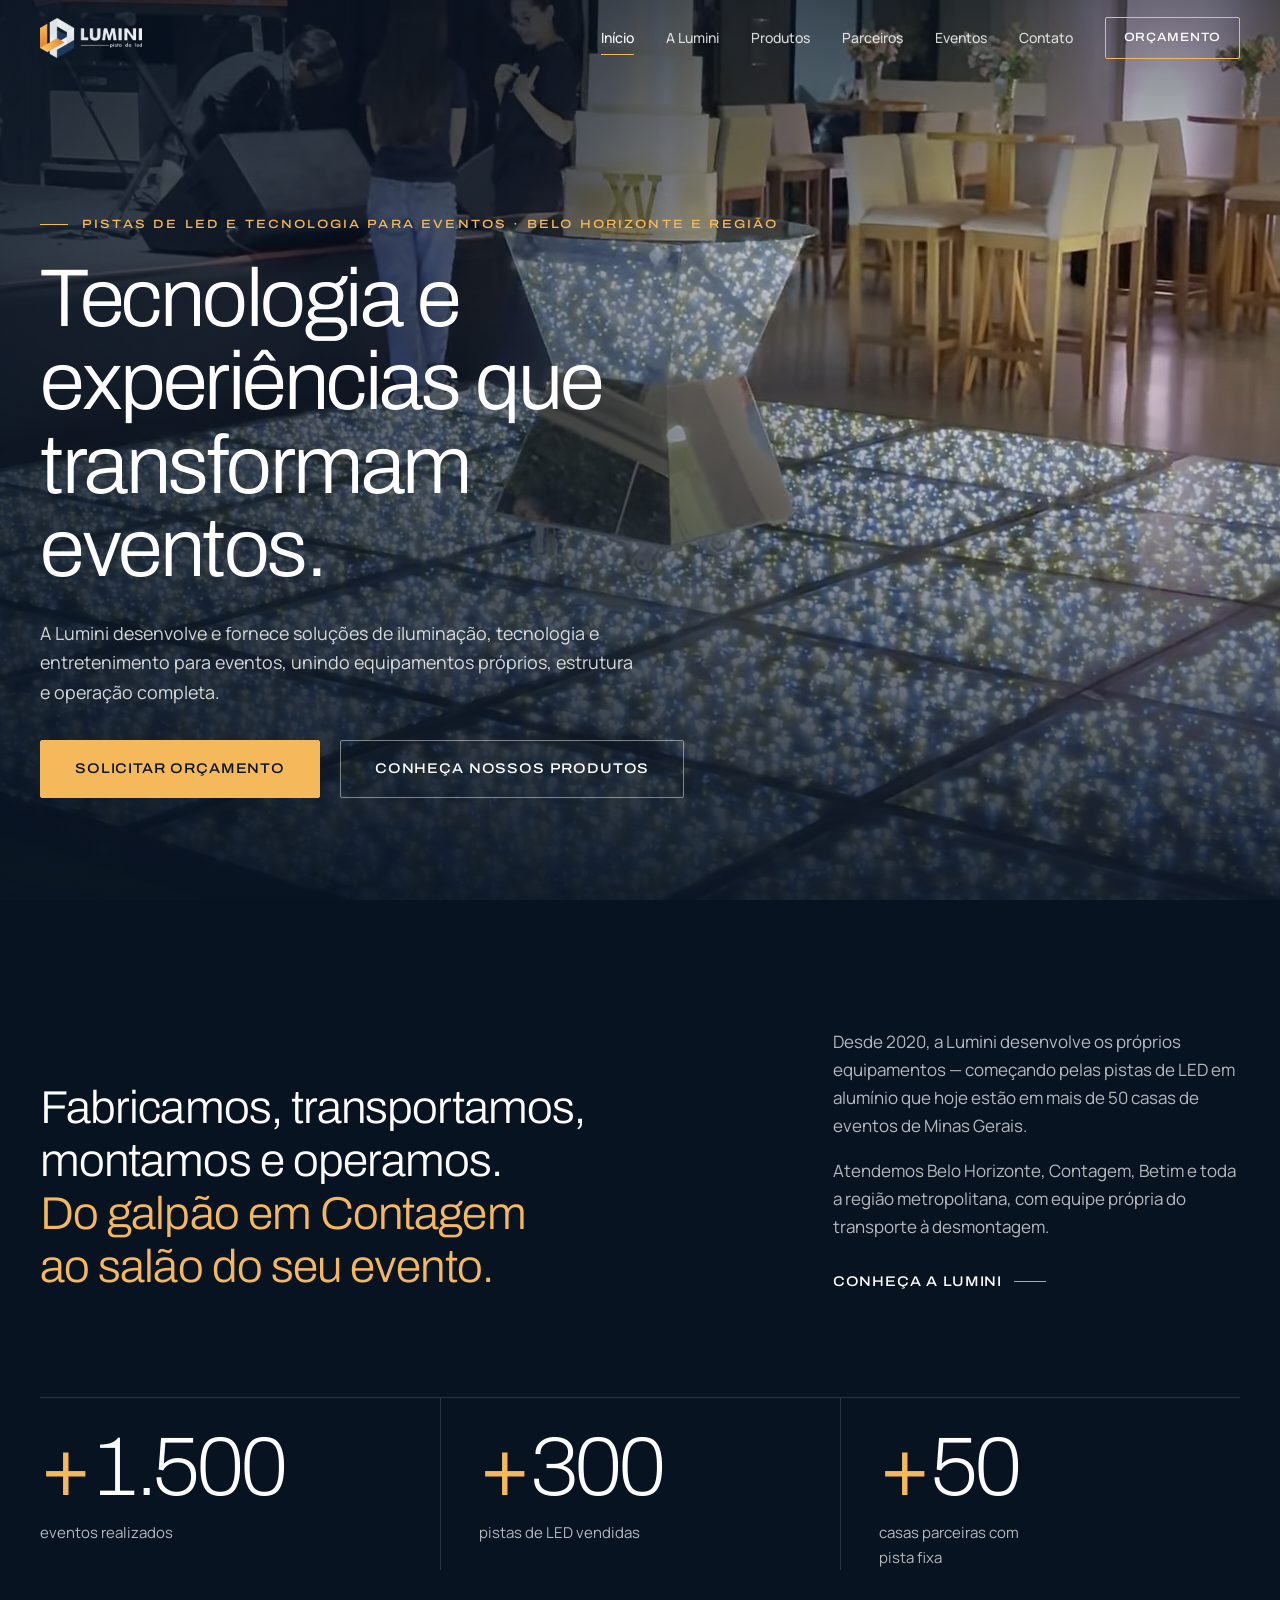
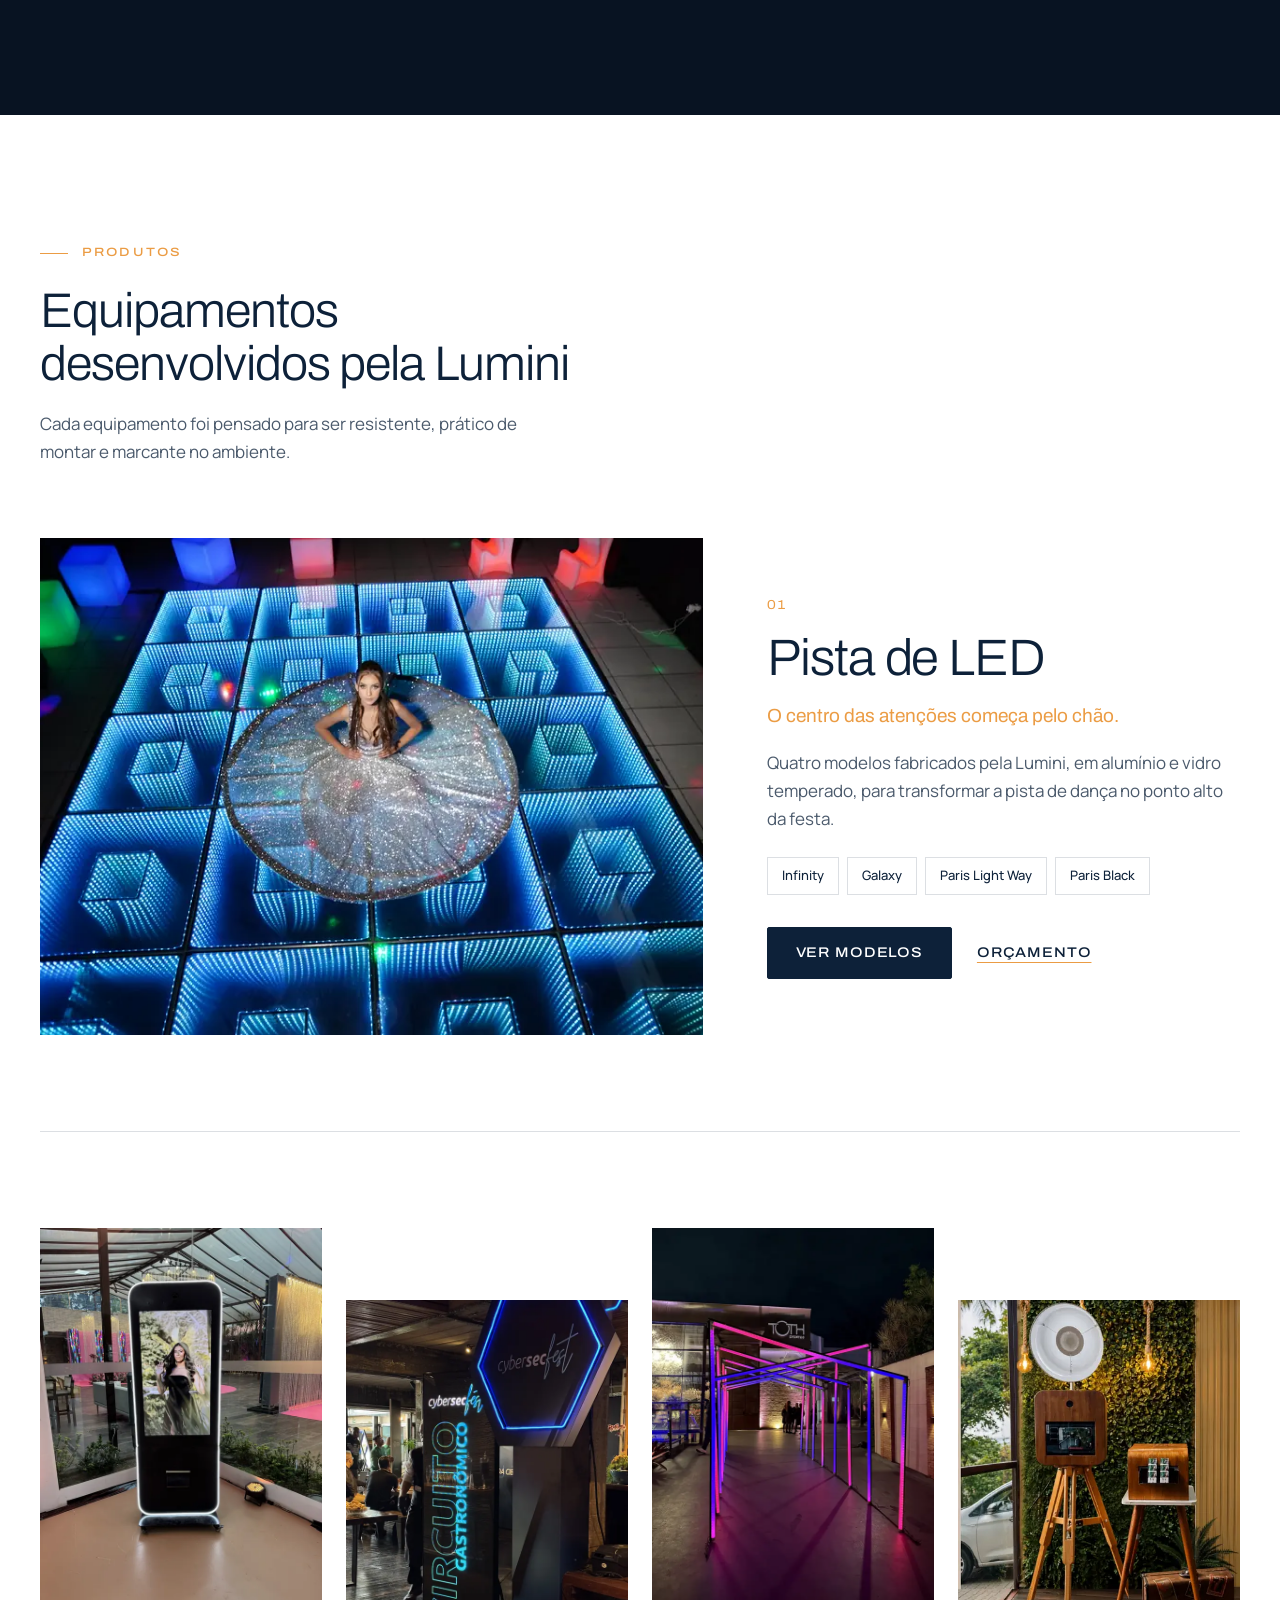
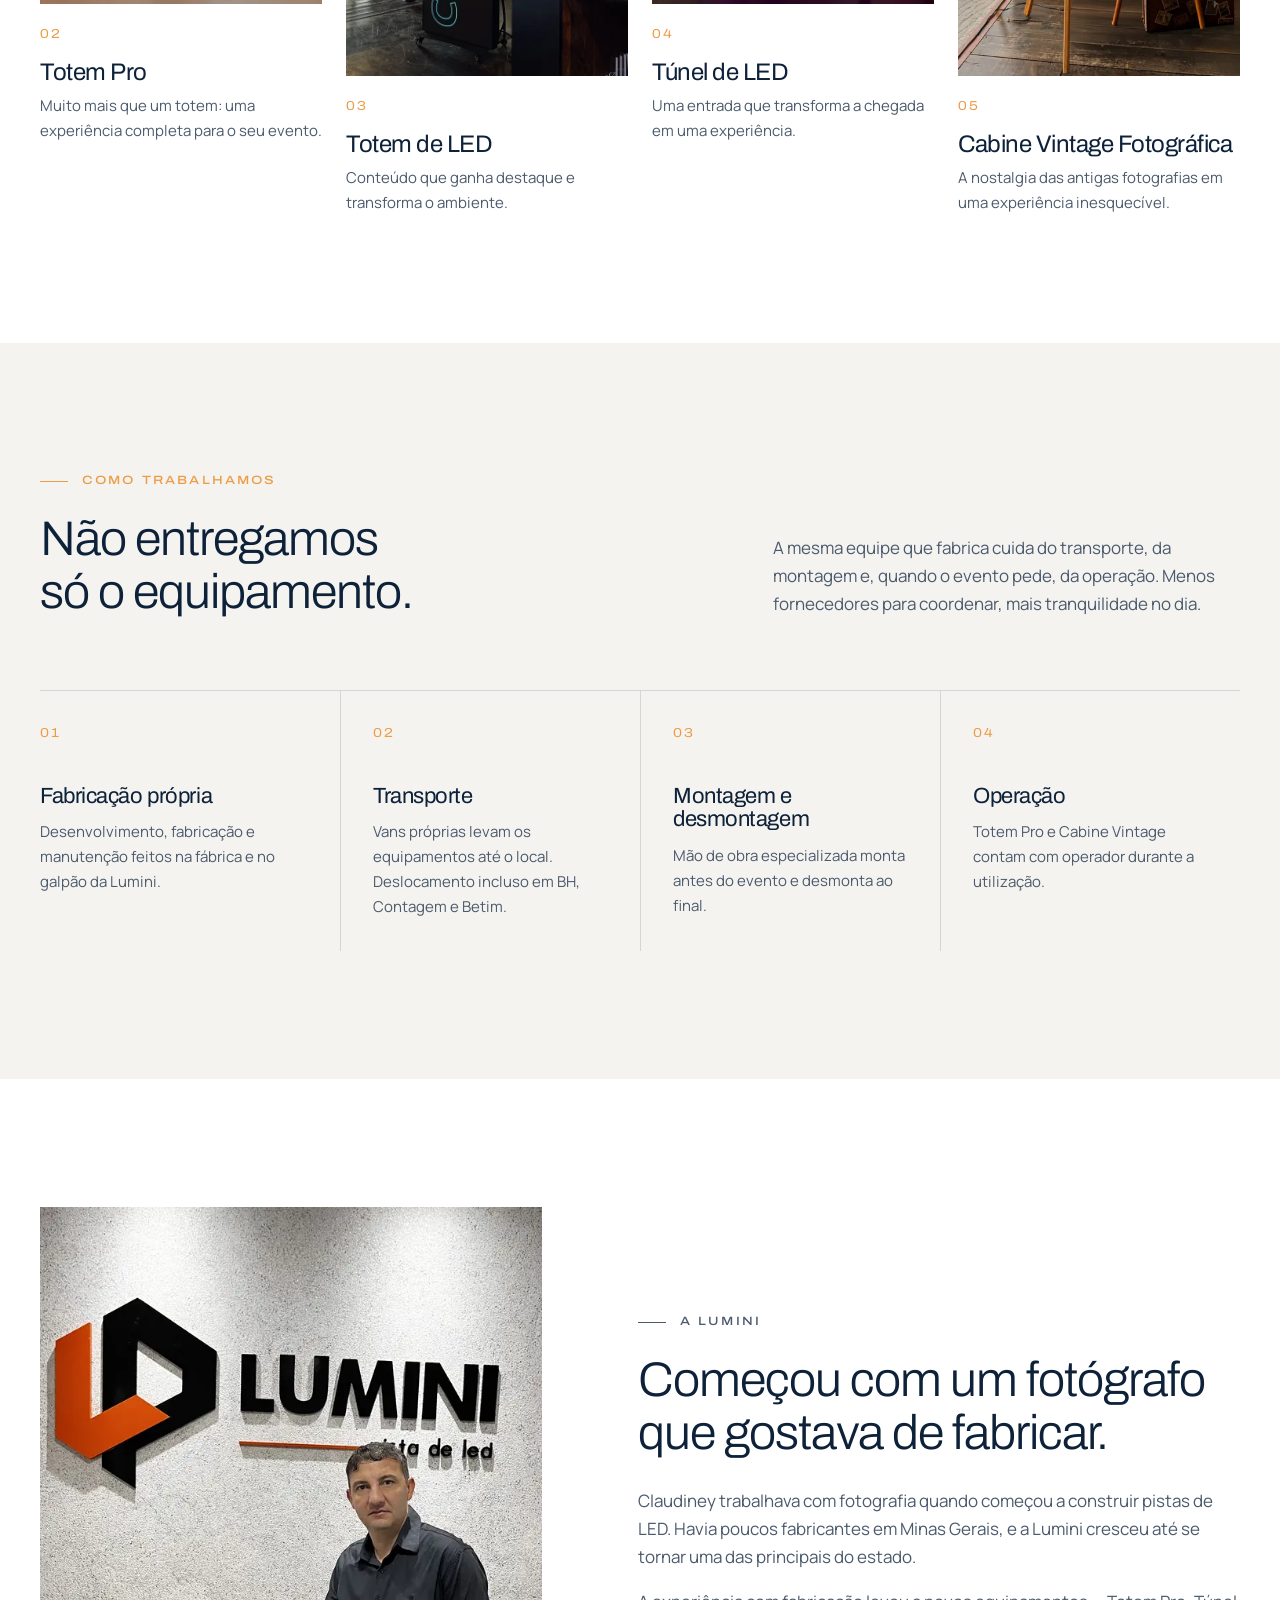
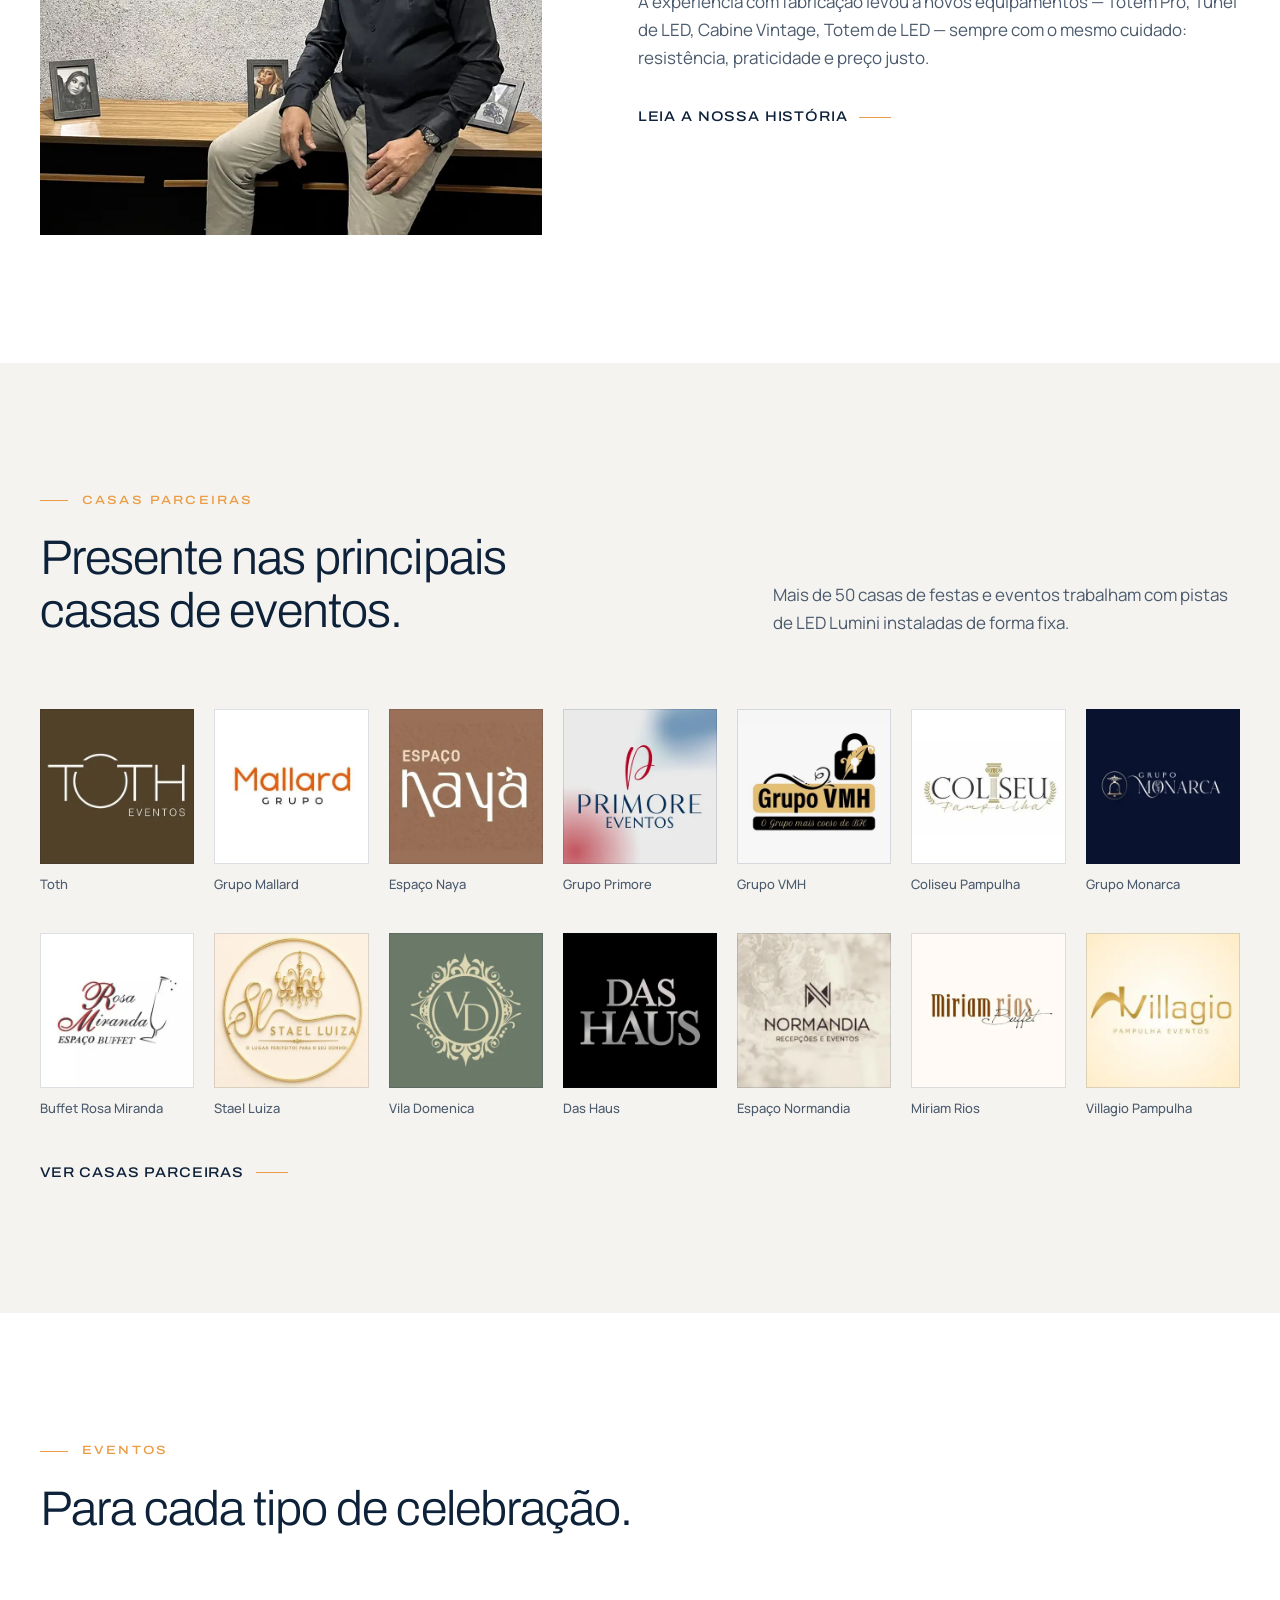
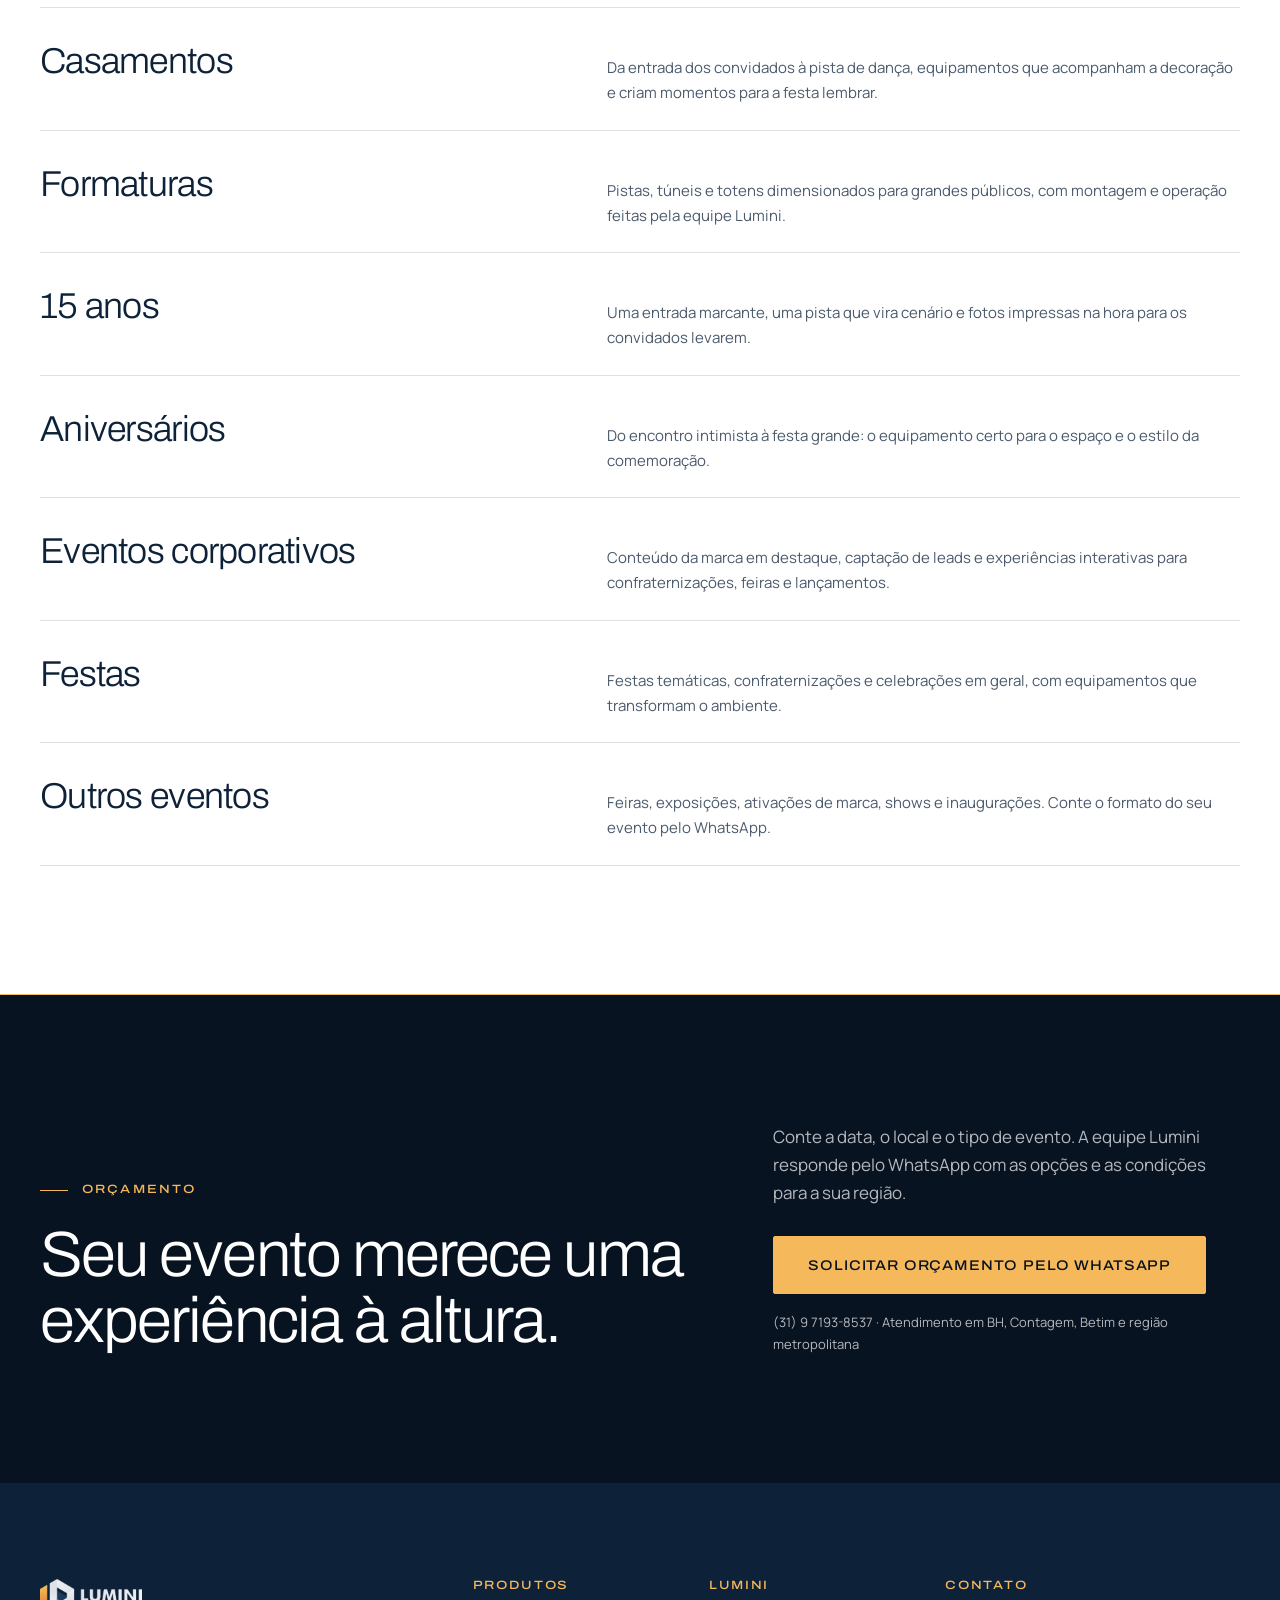
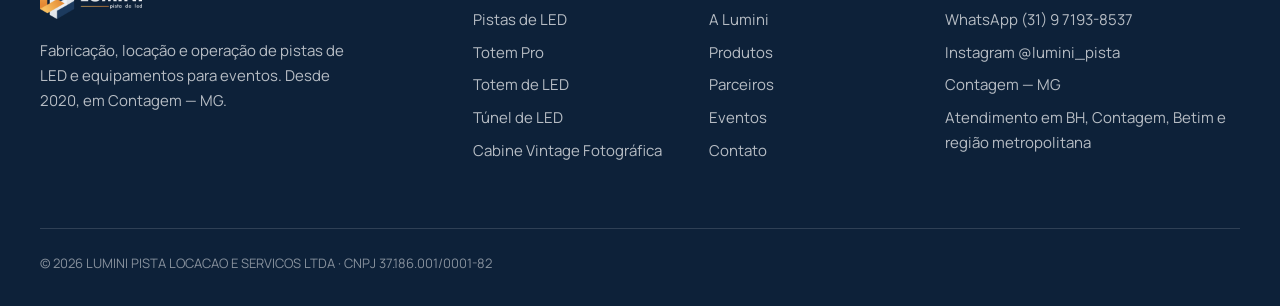
==== public/index.html @ 842e880e "Vídeos tocam automaticamente no celular como no computador - MP4 (H.264) antes do WebM: iPhones rece" ====
<!doctype html>
<html lang="pt-BR">
<head>
<meta charset="utf-8">
<meta name="viewport" content="width=device-width, initial-scale=1">
<title>Lumini Pista de LED | Pistas de LED e tecnologia para eventos em BH</title>
<meta name="description" content="Fabricação e aluguel de pistas de LED, Totem Pro, Totem de LED, Túnel de LED e Cabine Vintage para eventos em Belo Horizonte, Contagem, Betim e região. Montagem própria.">
<link rel="canonical" href="https://luminipista.com.br/">
<meta name="robots" content="index, follow, max-image-preview:large">
<meta name="theme-color" content="#081322">
<!-- Google Search Console: preencher tracking.searchConsoleVerification em src/data/site.js (opcional) -->
<meta property="og:type" content="website">
<meta property="og:locale" content="pt_BR">
<meta property="og:site_name" content="Lumini Pista de LED">
<meta property="og:title" content="Lumini Pista de LED | Pistas de LED e tecnologia para eventos em BH">
<meta property="og:description" content="Fabricação e aluguel de pistas de LED, Totem Pro, Totem de LED, Túnel de LED e Cabine Vintage para eventos em Belo Horizonte, Contagem, Betim e região. Montagem própria.">
<meta property="og:url" content="https://luminipista.com.br/">
<meta property="og:image" content="https://luminipista.com.br/assets/img/marca/og-lumini.jpg">
<meta property="og:image:width" content="1200">
<meta property="og:image:height" content="630">
<meta name="twitter:card" content="summary_large_image">
<link rel="icon" href="assets/img/marca/favicon-48.png" type="image/png" sizes="48x48">
<link rel="apple-touch-icon" href="assets/img/marca/apple-touch-icon.png">
<link rel="preconnect" href="https://fonts.googleapis.com">
<link rel="preconnect" href="https://fonts.gstatic.com" crossorigin>
<link rel="stylesheet" href="https://fonts.googleapis.com/css2?family=Archivo:wdth,wght@100..125,300..700&family=Manrope:wght@400;500;600&display=swap">
<link rel="stylesheet" href="assets/css/style.css?v=edf1c5c5">
<script type="application/ld+json">{"@context":"https://schema.org","@type":"LocalBusiness","@id":"https://luminipista.com.br/#empresa","name":"Lumini Pista de LED","legalName":"LUMINI PISTA LOCACAO E SERVICOS LTDA","taxID":"37.186.001/0001-82","url":"https://luminipista.com.br/","telephone":"+55 31 97193-8537","foundingDate":"2020","image":"https://luminipista.com.br/assets/img/marca/og-lumini.jpg","logo":"https://luminipista.com.br/assets/img/marca/logo-lumini.png","description":"Fabricação, locação e operação de pistas de LED, Totem Pro, Totem de LED, Túnel de LED e Cabine Vintage Fotográfica para eventos em Belo Horizonte e região metropolitana.","address":{"@type":"PostalAddress","addressLocality":"Contagem","addressRegion":"MG","addressCountry":"BR"},"areaServed":[{"@type":"City","name":"Belo Horizonte"},{"@type":"City","name":"Contagem"},{"@type":"City","name":"Betim"},{"@type":"AdministrativeArea","name":"Região Metropolitana de Belo Horizonte"},{"@type":"State","name":"Minas Gerais"}],"sameAs":["https://www.instagram.com/lumini_pista/"]}</script>
<script type="application/ld+json">{"@context":"https://schema.org","@type":"WebSite","name":"Lumini Pista de LED","url":"https://luminipista.com.br/","inLanguage":"pt-BR"}</script>
<script async src="https://www.googletagmanager.com/gtag/js?id=AW-11218835567"></script>
<script>window.dataLayer=window.dataLayer||[];function gtag(){dataLayer.push(arguments);}gtag('js',new Date());gtag('config','AW-11218835567');</script>
<script>!function(f,b,e,v,n,t,s){if(f.fbq)return;n=f.fbq=function(){n.callMethod?n.callMethod.apply(n,arguments):n.queue.push(arguments)};if(!f._fbq)f._fbq=n;n.push=n;n.loaded=!0;n.version='2.0';n.queue=[];t=b.createElement(e);t.async=!0;t.src=v;s=b.getElementsByTagName(e)[0];s.parentNode.insertBefore(t,s)}(window,document,'script','https://connect.facebook.net/en_US/fbevents.js');fbq('init','2143955416549744');fbq('track','PageView');</script>
</head>
<body class="page-home">
<noscript><img height="1" width="1" style="display:none" alt="" src="https://www.facebook.com/tr?id=2143955416549744&ev=PageView&noscript=1"></noscript>

<a class="skip" href="#conteudo">Pular para o conteúdo</a>
<header class="site-header site-header--overlay" data-header>
  <div class="wrap site-header__inner">
    <a class="brand" href="./" aria-label="Lumini Pista de LED — página inicial"><img src="assets/img/marca/logo-lumini.png" alt="Lumini Pista de LED" width="102" height="40"></a>
    <nav class="nav" id="menu" aria-label="Menu principal">
      <ul class="nav__list">
        <li><a href="" aria-current="page">Início</a></li><li><a href="a-lumini/">A Lumini</a></li><li><a href="produtos/">Produtos</a></li><li><a href="parceiros/">Parceiros</a></li><li><a href="eventos/">Eventos</a></li><li><a href="contato/">Contato</a></li>
      </ul>
      <div class="nav__mobile-extra">
        <a class="btn btn--gold btn--block" href="https://wa.me/5531971938537?text=Ol%C3%A1!%20Vim%20do%20site%20e%20gostaria%20de%20solicitar%20um%20or%C3%A7amento%20para%20meu%20evento." target="_blank" rel="noopener" data-wa data-product="geral" data-product-name="Orçamento geral" data-placement="menu">Solicitar orçamento</a>
        <p class="nav__contact">WhatsApp (31) 9 7193-8537<br>@lumini_pista</p>
      </div>
    </nav>
    <a class="btn btn--outline btn--sm site-header__cta" href="https://wa.me/5531971938537?text=Ol%C3%A1!%20Vim%20do%20site%20e%20gostaria%20de%20solicitar%20um%20or%C3%A7amento%20para%20meu%20evento." target="_blank" rel="noopener" data-wa data-product="geral" data-product-name="Orçamento geral" data-placement="header">Orçamento</a>
    <button class="nav-toggle" type="button" aria-controls="menu" aria-expanded="false" data-nav-toggle>
      <span class="nav-toggle__bar"></span><span class="nav-toggle__bar"></span>
      <span class="visually-hidden">Abrir menu</span>
    </button>
  </div>
</header>
<main id="conteudo">

<section class="hero" aria-labelledby="hero-title">
  <figure class="media hero__media" style="aspect-ratio:16/9"><img src="assets/img/home/hero-800.webp" srcset="assets/img/home/hero-800.webp 800w, assets/img/home/hero-1600.webp 1600w" sizes="100vw" alt="Pista de LED Galaxy iluminada em salão de eventos" width="6400" height="3600" fetchpriority="high" decoding="async"><video class="media__video" muted autoplay loop playsinline preload="none" poster="assets/img/home/hero-800.webp" aria-hidden="true" tabindex="-1" data-video="assets/video/home-hero" data-video-mobile="assets/video/home-hero-mobile"></video></figure>
  <div class="wrap hero__content">
    <p class="eyebrow">Pistas de LED e tecnologia para eventos · Belo Horizonte e região</p>
    <h1 id="hero-title" class="hero__title">Tecnologia e experiências que transformam eventos.</h1>
    <p class="hero__lead">A Lumini desenvolve e fornece soluções de iluminação, tecnologia e entretenimento para eventos, unindo equipamentos próprios, estrutura e operação completa.</p>
    <div class="actions">
      <a class="btn btn--gold btn--lg" href="https://wa.me/5531971938537?text=Ol%C3%A1!%20Vim%20do%20site%20e%20gostaria%20de%20solicitar%20um%20or%C3%A7amento%20para%20meu%20evento." target="_blank" rel="noopener" data-wa data-product="geral" data-product-name="Orçamento geral" data-placement="hero">Solicitar orçamento</a>
      <a class="btn btn--ghost btn--lg" href="produtos/">Conheça nossos produtos</a>
    </div>
  </div>
</section>

<section class="intro section section--navy" aria-labelledby="intro-title">
  <div class="wrap">
    <div class="intro__grid">
      <h2 id="intro-title" class="intro__statement">Fabricamos, transportamos, montamos e operamos. <span>Do galpão em Contagem ao salão do seu evento.</span></h2>
      <div class="intro__text">
        <p>Desde 2020, a Lumini desenvolve os próprios equipamentos — começando pelas pistas de LED em alumínio que hoje estão em mais de 50 casas de eventos de Minas Gerais.</p>
        <p>Atendemos Belo Horizonte, Contagem, Betim e toda a região metropolitana, com equipe própria do transporte à desmontagem.</p>
        <a class="link-arrow" href="a-lumini/">Conheça a Lumini</a>
      </div>
    </div>
    
<dl class="stats stats--on-dark">
  <div class="stats__item"><dt class="stats__label">eventos realizados</dt><dd class="stats__value"><span class="stats__prefix">+</span>1.500</dd></div><div class="stats__item"><dt class="stats__label">pistas de LED vendidas</dt><dd class="stats__value"><span class="stats__prefix">+</span>300</dd></div><div class="stats__item"><dt class="stats__label">casas parceiras com pista fixa</dt><dd class="stats__value"><span class="stats__prefix">+</span>50</dd></div>
</dl>
  </div>
</section>

<section class="section" aria-labelledby="produtos-title">
  <div class="wrap">
    <div class="section-head">
      <p class="eyebrow">Produtos</p>
      <h2 id="produtos-title" class="section-head__title">Equipamentos desenvolvidos pela Lumini</h2>
      <p class="section-head__text">Cada equipamento foi pensado para ser resistente, prático de montar e marcante no ambiente.</p>
    </div>

    <article class="feature">
      <a class="feature__media" href="produtos/pista-de-led/" tabindex="-1" aria-hidden="true">
        <figure class="media " style="aspect-ratio:4/3"><img src="assets/img/produtos/pista-de-led/capa-800.webp" srcset="assets/img/produtos/pista-de-led/capa-800.webp 800w, assets/img/produtos/pista-de-led/capa-1600.webp 1600w" sizes="(min-width: 900px) 60vw, 100vw" alt="Debutante com vestido brilhante no centro de uma Pista de LED Infinity" width="1600" height="1200" loading="lazy" decoding="async"></figure>
      </a>
      <div class="feature__body">
        <p class="index-label">01</p>
        <h3 class="feature__title"><a href="produtos/pista-de-led/">Pista de LED</a></h3>
        <p class="feature__tagline">O centro das atenções começa pelo chão.</p>
        <p>Quatro modelos fabricados pela Lumini, em alumínio e vidro temperado, para transformar a pista de dança no ponto alto da festa.</p>
        <ul class="chips" aria-label="Modelos">
          <li><a href="produtos/pista-de-led/#infinity">Infinity</a></li><li><a href="produtos/pista-de-led/#galaxy">Galaxy</a></li><li><a href="produtos/pista-de-led/#paris-light-way">Paris Light Way</a></li><li><a href="produtos/pista-de-led/#paris-black">Paris Black</a></li>
        </ul>
        <div class="actions">
          <a class="btn btn--dark" href="produtos/pista-de-led/">Ver modelos</a>
          <a class="btn btn--text" href="https://wa.me/5531971938537?text=Ol%C3%A1!%20Vim%20do%20site%20e%20gostaria%20de%20solicitar%20um%20or%C3%A7amento%20de%20Pista%20de%20LED%20para%20meu%20evento." target="_blank" rel="noopener" data-wa data-product="pista_de_led" data-product-name="Pista de LED" data-placement="home_produtos">Orçamento</a>
        </div>
      </div>
    </article>

    <div class="product-list">
      
      <article class="product-card">
        <a class="product-card__media" href="produtos/totem-pro/" tabindex="-1" aria-hidden="true">
          <figure class="media " style="aspect-ratio:3/4"><img src="assets/img/produtos/totem-pro/capa-800.webp" srcset="assets/img/produtos/totem-pro/capa-800.webp 800w, assets/img/produtos/totem-pro/capa-1600.webp 1600w" sizes="(min-width: 900px) 25vw, (min-width: 600px) 50vw, 100vw" alt="Totem Pro com tela vertical de 43 polegadas e moldura iluminada em evento" width="1200" height="1600" style="object-position:50% 68%" loading="lazy" decoding="async"></figure>
        </a>
        <p class="index-label">02</p>
        <h3 class="product-card__title"><a href="produtos/totem-pro/">Totem Pro</a></h3>
        <p class="product-card__text">Muito mais que um totem: uma experiência completa para o seu evento.</p>
      </article>
      <article class="product-card">
        <a class="product-card__media" href="produtos/totem-de-led/" tabindex="-1" aria-hidden="true">
          <figure class="media " style="aspect-ratio:3/4"><img src="assets/img/produtos/totem-de-led/capa-800.webp" srcset="assets/img/produtos/totem-de-led/capa-800.webp 800w, assets/img/produtos/totem-de-led/capa-1600.webp 1600w" sizes="(min-width: 900px) 25vw, (min-width: 600px) 50vw, 100vw" alt="Totem de LED vertical exibindo conteúdo de marca em evento corporativo" width="1200" height="1600" style="object-position:50% 100%" loading="lazy" decoding="async"></figure>
        </a>
        <p class="index-label">03</p>
        <h3 class="product-card__title"><a href="produtos/totem-de-led/">Totem de LED</a></h3>
        <p class="product-card__text">Conteúdo que ganha destaque e transforma o ambiente.</p>
      </article>
      <article class="product-card">
        <a class="product-card__media" href="produtos/tunel-de-led/" tabindex="-1" aria-hidden="true">
          <figure class="media " style="aspect-ratio:3/4"><img src="assets/img/produtos/tunel-de-led/capa-800.webp" srcset="assets/img/produtos/tunel-de-led/capa-800.webp 800w, assets/img/produtos/tunel-de-led/capa-1600.webp 1600w" sizes="(min-width: 900px) 25vw, (min-width: 600px) 50vw, 100vw" alt="Túnel de LED iluminado na entrada de um evento" width="1200" height="1600" loading="lazy" decoding="async"></figure>
        </a>
        <p class="index-label">04</p>
        <h3 class="product-card__title"><a href="produtos/tunel-de-led/">Túnel de LED</a></h3>
        <p class="product-card__text">Uma entrada que transforma a chegada em uma experiência.</p>
      </article>
      <article class="product-card">
        <a class="product-card__media" href="produtos/cabine-vintage/" tabindex="-1" aria-hidden="true">
          <figure class="media " style="aspect-ratio:3/4"><img src="assets/img/produtos/cabine-vintage/capa-800.webp" srcset="assets/img/produtos/cabine-vintage/capa-800.webp 800w, assets/img/produtos/cabine-vintage/capa-1600.webp 1600w" sizes="(min-width: 900px) 25vw, (min-width: 600px) 50vw, 100vw" alt="Cabine Vintage Fotográfica em madeira com flash, tripé e impressora" width="1200" height="1600" style="object-position:50% 62%" loading="lazy" decoding="async"></figure>
        </a>
        <p class="index-label">05</p>
        <h3 class="product-card__title"><a href="produtos/cabine-vintage/">Cabine Vintage Fotográfica</a></h3>
        <p class="product-card__text">A nostalgia das antigas fotografias em uma experiência inesquecível.</p>
      </article>
    </div>
  </div>
</section>

<section class="section section--paper" aria-labelledby="operacao-title">
  <div class="wrap">
    <div class="section-head section-head--split">
      <div>
        <p class="eyebrow">Como trabalhamos</p>
        <h2 id="operacao-title" class="section-head__title">Não entregamos só o equipamento.</h2>
      </div>
      <p class="section-head__text">A mesma equipe que fabrica cuida do transporte, da montagem e, quando o evento pede, da operação. Menos fornecedores para coordenar, mais tranquilidade no dia.</p>
    </div>
    <ol class="steps">
      <li class="steps__item"><span class="steps__n">01</span><h3>Fabricação própria</h3><p>Desenvolvimento, fabricação e manutenção feitos na fábrica e no galpão da Lumini.</p></li>
      <li class="steps__item"><span class="steps__n">02</span><h3>Transporte</h3><p>Vans próprias levam os equipamentos até o local. Deslocamento incluso em BH, Contagem e Betim.</p></li>
      <li class="steps__item"><span class="steps__n">03</span><h3>Montagem e desmontagem</h3><p>Mão de obra especializada monta antes do evento e desmonta ao final.</p></li>
      <li class="steps__item"><span class="steps__n">04</span><h3>Operação</h3><p>Totem Pro e Cabine Vintage contam com operador durante a utilização.</p></li>
    </ol>
  </div>
</section>

<section class="section" aria-labelledby="historia-title">
  <div class="wrap story-teaser">
    <div class="story-teaser__media">
      <figure class="media " style="aspect-ratio:4/5"><img src="assets/img/sobre/claudiney-fundador-800.webp" srcset="assets/img/sobre/claudiney-fundador-800.webp 800w, assets/img/sobre/claudiney-fundador-1600.webp 1600w" sizes="(min-width: 900px) 40vw, 100vw" alt="Claudiney Campelo, fundador da Lumini" width="1600" height="2000" loading="lazy" decoding="async"></figure>
    </div>
    <div class="story-teaser__body">
      <p class="eyebrow">A Lumini</p>
      <h2 id="historia-title" class="section-head__title">Começou com um fotógrafo que gostava de fabricar.</h2>
      <p>Claudiney trabalhava com fotografia quando começou a construir pistas de LED. Havia poucos fabricantes em Minas Gerais, e a Lumini cresceu até se tornar uma das principais do estado.</p>
      <p>A experiência com fabricação levou a novos equipamentos — Totem Pro, Túnel de LED, Cabine Vintage, Totem de LED — sempre com o mesmo cuidado: resistência, praticidade e preço justo.</p>
      <a class="link-arrow" href="a-lumini/">Leia a nossa história</a>
    </div>
  </div>
</section>

<section class="section section--paper" aria-labelledby="parceiros-title">
  <div class="wrap">
    <div class="section-head section-head--split">
      <div>
        <p class="eyebrow">Casas Parceiras</p>
        <h2 id="parceiros-title" class="section-head__title">Presente nas principais casas de eventos.</h2>
      </div>
      <p class="section-head__text">Mais de 50 casas de festas e eventos trabalham com pistas de LED Lumini instaladas de forma fixa.</p>
    </div>
    <ul class="partners" role="list">
  <li class="partners__item"><img src="assets/img/parceiros/toth.webp" alt="Logo Toth" width="180" height="180" loading="lazy" decoding="async"><span>Toth</span></li><li class="partners__item"><img src="assets/img/parceiros/grupo-mallard.webp" alt="Logo Grupo Mallard" width="180" height="180" loading="lazy" decoding="async"><span>Grupo Mallard</span></li><li class="partners__item"><img src="assets/img/parceiros/espaco-naya.webp" alt="Logo Espaço Naya" width="180" height="180" loading="lazy" decoding="async"><span>Espaço Naya</span></li><li class="partners__item"><img src="assets/img/parceiros/grupo-primore.webp" alt="Logo Grupo Primore" width="180" height="180" loading="lazy" decoding="async"><span>Grupo Primore</span></li><li class="partners__item"><img src="assets/img/parceiros/grupo-vmh.webp" alt="Logo Grupo VMH" width="180" height="180" loading="lazy" decoding="async"><span>Grupo VMH</span></li><li class="partners__item"><img src="assets/img/parceiros/coliseu-pampulha.webp" alt="Logo Coliseu Pampulha" width="180" height="180" loading="lazy" decoding="async"><span>Coliseu Pampulha</span></li><li class="partners__item"><img src="assets/img/parceiros/grupo-monarca.webp" alt="Logo Grupo Monarca" width="180" height="180" loading="lazy" decoding="async"><span>Grupo Monarca</span></li><li class="partners__item"><img src="assets/img/parceiros/buffet-rosa-miranda.webp" alt="Logo Buffet Rosa Miranda" width="180" height="180" loading="lazy" decoding="async"><span>Buffet Rosa Miranda</span></li><li class="partners__item"><img src="assets/img/parceiros/stael-luiza.webp" alt="Logo Stael Luiza" width="180" height="180" loading="lazy" decoding="async"><span>Stael Luiza</span></li><li class="partners__item"><img src="assets/img/parceiros/vila-domenica.webp" alt="Logo Vila Domenica" width="180" height="180" loading="lazy" decoding="async"><span>Vila Domenica</span></li><li class="partners__item"><img src="assets/img/parceiros/das-haus.webp" alt="Logo Das Haus" width="180" height="180" loading="lazy" decoding="async"><span>Das Haus</span></li><li class="partners__item"><img src="assets/img/parceiros/espaco-normandia.webp" alt="Logo Espaço Normandia" width="180" height="180" loading="lazy" decoding="async"><span>Espaço Normandia</span></li><li class="partners__item"><img src="assets/img/parceiros/miriam-rios.webp" alt="Logo Miriam Rios" width="180" height="180" loading="lazy" decoding="async"><span>Miriam Rios</span></li><li class="partners__item"><img src="assets/img/parceiros/villagio-pampulha.webp" alt="Logo Villagio Pampulha" width="180" height="180" loading="lazy" decoding="async"><span>Villagio Pampulha</span></li>
</ul>
    <p class="section-foot"><a class="link-arrow" href="parceiros/">Ver Casas Parceiras</a></p>
  </div>
</section>

<section class="section" aria-labelledby="eventos-title">
  <div class="wrap">
    <div class="section-head">
      <p class="eyebrow">Eventos</p>
      <h2 id="eventos-title" class="section-head__title">Para cada tipo de celebração.</h2>
    </div>
    <ul class="event-index" role="list">
      <li><a href="eventos/#casamentos"><span class="event-index__name">Casamentos</span><span class="event-index__text">Da entrada dos convidados à pista de dança, equipamentos que acompanham a decoração e criam momentos para a festa lembrar.</span></a></li><li><a href="eventos/#formaturas"><span class="event-index__name">Formaturas</span><span class="event-index__text">Pistas, túneis e totens dimensionados para grandes públicos, com montagem e operação feitas pela equipe Lumini.</span></a></li><li><a href="eventos/#quinze-anos"><span class="event-index__name">15 anos</span><span class="event-index__text">Uma entrada marcante, uma pista que vira cenário e fotos impressas na hora para os convidados levarem.</span></a></li><li><a href="eventos/#aniversarios"><span class="event-index__name">Aniversários</span><span class="event-index__text">Do encontro intimista à festa grande: o equipamento certo para o espaço e o estilo da comemoração.</span></a></li><li><a href="eventos/#corporativos"><span class="event-index__name">Eventos corporativos</span><span class="event-index__text">Conteúdo da marca em destaque, captação de leads e experiências interativas para confraternizações, feiras e lançamentos.</span></a></li><li><a href="eventos/#festas"><span class="event-index__name">Festas</span><span class="event-index__text">Festas temáticas, confraternizações e celebrações em geral, com equipamentos que transformam o ambiente.</span></a></li><li><a href="eventos/#outros"><span class="event-index__name">Outros eventos</span><span class="event-index__text">Feiras, exposições, ativações de marca, shows e inaugurações. Conte o formato do seu evento pelo WhatsApp.</span></a></li>
    </ul>
  </div>
</section>


<section class="final-cta" aria-labelledby="cta-final">
  <div class="wrap final-cta__inner">
    <div>
      <p class="eyebrow">Orçamento</p>
      <h2 id="cta-final" class="final-cta__title">Seu evento merece uma experiência à altura.</h2>
    </div>
    <div class="final-cta__side">
      <p>Conte a data, o local e o tipo de evento. A equipe Lumini responde pelo WhatsApp com as opções e as condições para a sua região.</p>
      <a class="btn btn--gold btn--lg" href="https://wa.me/5531971938537?text=Ol%C3%A1!%20Vim%20do%20site%20e%20gostaria%20de%20solicitar%20um%20or%C3%A7amento%20para%20meu%20evento." target="_blank" rel="noopener" data-wa data-product="geral" data-product-name="Orçamento geral" data-placement="cta_final">Solicitar orçamento pelo WhatsApp</a>
      <p class="final-cta__meta">(31) 9 7193-8537 · Atendimento em BH, Contagem, Betim e região metropolitana</p>
    </div>
  </div>
</section>

</main>

<footer class="site-footer">
  <div class="wrap">
    <div class="site-footer__top">
      <div class="site-footer__brand">
        <a class="brand" href="./"><img src="assets/img/marca/logo-lumini.png" alt="Lumini Pista de LED" width="102" height="40"></a>
        <p>Fabricação, locação e operação de pistas de LED e equipamentos para eventos. Desde 2020, em Contagem — MG.</p>
      </div>
      <div class="site-footer__col">
        <h2 class="site-footer__title">Produtos</h2>
        <ul><li><a href="produtos/pista-de-led/">Pistas de LED</a></li><li><a href="produtos/totem-pro/">Totem Pro</a></li><li><a href="produtos/totem-de-led/">Totem de LED</a></li><li><a href="produtos/tunel-de-led/">Túnel de LED</a></li><li><a href="produtos/cabine-vintage/">Cabine Vintage Fotográfica</a></li></ul>
      </div>
      <div class="site-footer__col">
        <h2 class="site-footer__title">Lumini</h2>
        <ul><li><a href="a-lumini/">A Lumini</a></li><li><a href="produtos/">Produtos</a></li><li><a href="parceiros/">Parceiros</a></li><li><a href="eventos/">Eventos</a></li><li><a href="contato/">Contato</a></li></ul>
      </div>
      <div class="site-footer__col">
        <h2 class="site-footer__title">Contato</h2>
        <ul>
          <li><a href="https://wa.me/5531971938537?text=Ol%C3%A1!%20Vim%20do%20site%20e%20gostaria%20de%20solicitar%20um%20or%C3%A7amento%20para%20meu%20evento." target="_blank" rel="noopener" data-wa data-product="geral" data-product-name="Orçamento geral" data-placement="footer">WhatsApp (31) 9 7193-8537</a></li>
          <li><a href="https://www.instagram.com/lumini_pista/" target="_blank" rel="noopener">Instagram @lumini_pista</a></li>
          <li>Contagem — MG</li>
          <li>Atendimento em BH, Contagem, Betim e região metropolitana</li>
        </ul>
      </div>
    </div>
    <div class="site-footer__bottom">
      <p>© <span data-year>2026</span> LUMINI PISTA LOCACAO E SERVICOS LTDA · CNPJ 37.186.001/0001-82</p>
    </div>
  </div>
</footer>
<div class="sticky-cta" data-sticky-cta>
  <a class="btn btn--gold btn--block" href="https://wa.me/5531971938537?text=Ol%C3%A1!%20Vim%20do%20site%20e%20gostaria%20de%20solicitar%20um%20or%C3%A7amento%20para%20meu%20evento." target="_blank" rel="noopener" data-wa data-product="geral" data-product-name="Orçamento geral" data-placement="sticky_mobile">Solicitar orçamento pelo WhatsApp</a>
</div>
<script>window.LUMINI={"whatsapp":"5531971938537","metaPixelId":"2143955416549744","googleAds":{"id":"AW-11218835567","label":"PY6MCN3Kj40dEO-wx-Up","sendTo":"AW-11218835567/PY6MCN3Kj40dEO-wx-Up"},"ga4":null,"gtm":null};</script>
<script src="assets/js/tracking.js?v=edf1c5c5" defer></script>
<script src="assets/js/main.js?v=edf1c5c5" defer></script>
</body>
</html>
---- public/assets/css/style.css ----
/* ==========================================================================
   Lumini Pista de LED — estilos
   Ordem: tokens · base · layout · componentes · páginas · utilitários
   ========================================================================== */

/* ---------- Tokens ---------- */
:root {
  --navy-950: #081322;
  --navy-900: #0d2139;
  --navy-800: #15304f;
  --gold: #f5b85a;
  --gold-2: #eb9c44;
  --white: #ffffff;
  --gray-200: #e5e5e5;
  --paper: #f4f3f0;

  --ink: var(--navy-900);
  --ink-soft: #4b5a6c;
  --line: rgba(13, 33, 57, 0.14);
  --line-dark: rgba(255, 255, 255, 0.14);
  --on-dark-soft: rgba(255, 255, 255, 0.7);

  --font-display: 'Archivo', 'Helvetica Neue', Arial, sans-serif;
  --font-body: 'Manrope', 'Helvetica Neue', Arial, sans-serif;

  --wrap: 1240px;
  --gutter: clamp(16px, 4vw, 40px);
  --section: clamp(72px, 10vw, 136px);
  --header-h: 76px;
  --ease: cubic-bezier(0.2, 0.7, 0.2, 1);
}

/* ---------- Base ---------- */
*,
*::before,
*::after {
  box-sizing: border-box;
}
html {
  -webkit-text-size-adjust: 100%;
  scroll-behavior: smooth;
  scroll-padding-top: calc(var(--header-h) + 16px);
}
body {
  margin: 0;
  background: var(--white);
  color: var(--ink);
  font-family: var(--font-body);
  font-size: 1.0625rem;
  line-height: 1.65;
  -webkit-font-smoothing: antialiased;
  text-rendering: optimizeLegibility;
  overflow-x: hidden;
}
img {
  display: block;
  max-width: 100%;
  height: auto;
}
a {
  color: inherit;
  text-decoration-thickness: 1px;
  text-underline-offset: 0.2em;
}
h1,
h2,
h3 {
  margin: 0;
  font-family: var(--font-display);
  font-weight: 400;
  line-height: 1.08;
  letter-spacing: -0.02em;
  text-wrap: balance;
}
p {
  margin: 0 0 1em;
}
p:last-child {
  margin-bottom: 0;
}
ul,
ol {
  margin: 0;
  padding: 0;
  list-style: none;
}
figure {
  margin: 0;
}
:focus-visible {
  outline: 2px solid var(--gold);
  outline-offset: 3px;
}
::selection {
  background: var(--gold);
  color: var(--navy-950);
}
@media (prefers-reduced-motion: reduce) {
  html {
    scroll-behavior: auto;
  }
  *,
  *::before,
  *::after {
    transition: none !important;
    animation: none !important;
  }
}

/* ---------- Layout ---------- */
.wrap {
  width: 100%;
  max-width: calc(var(--wrap) + var(--gutter) * 2);
  margin-inline: auto;
  padding-inline: var(--gutter);
}
.section {
  padding-block: var(--section);
}
.section--tight {
  padding-block: clamp(40px, 6vw, 72px) var(--section);
}
.section--paper {
  background: var(--paper);
}
.section--navy {
  background: var(--navy-950);
  color: var(--white);
}

/* ---------- Tipografia utilitária ---------- */
.eyebrow {
  display: flex;
  align-items: center;
  gap: 14px;
  margin: 0 0 22px;
  font-family: var(--font-display);
  font-size: 0.75rem;
  font-weight: 500;
  font-stretch: 118%;
  letter-spacing: 0.18em;
  text-transform: uppercase;
  color: var(--gold-2);
}
.eyebrow::before {
  content: '';
  width: 28px;
  height: 1px;
  background: currentColor;
  flex: none;
}
.section--navy .eyebrow,
.hero .eyebrow,
.final-cta .eyebrow {
  color: var(--gold);
}
.index-label {
  margin: 0 0 14px;
  font-family: var(--font-display);
  font-size: 0.8125rem;
  font-stretch: 118%;
  letter-spacing: 0.12em;
  color: var(--gold-2);
  font-variant-numeric: tabular-nums;
}
.section--navy .index-label {
  color: var(--gold);
}
.muted {
  color: var(--ink-soft);
}
.section--navy .muted {
  color: var(--on-dark-soft);
}
.caption {
  margin-top: 12px;
  font-size: 0.8125rem;
  color: var(--ink-soft);
}

/* ---------- Botões e links ---------- */
.btn {
  --btn-bg: transparent;
  --btn-fg: inherit;
  --btn-bd: transparent;
  display: inline-flex;
  align-items: center;
  justify-content: center;
  gap: 10px;
  min-height: 52px;
  padding: 0 28px;
  border: 1px solid var(--btn-bd);
  border-radius: 2px;
  background: var(--btn-bg);
  color: var(--btn-fg);
  font-family: var(--font-display);
  font-size: 0.875rem;
  font-weight: 500;
  font-stretch: 112%;
  letter-spacing: 0.06em;
  text-transform: uppercase;
  text-decoration: none;
  cursor: pointer;
  transition: background-color 0.25s var(--ease), color 0.25s var(--ease), border-color 0.25s var(--ease);
  -webkit-tap-highlight-color: transparent;
}
.btn--gold {
  --btn-bg: var(--gold);
  --btn-fg: var(--navy-950);
  --btn-bd: var(--gold);
}
.btn--gold:hover {
  --btn-bg: var(--gold-2);
  --btn-bd: var(--gold-2);
}
.btn--dark {
  --btn-bg: var(--navy-900);
  --btn-fg: var(--white);
  --btn-bd: var(--navy-900);
}
.btn--dark:hover {
  --btn-bg: var(--navy-950);
}
.btn--ghost {
  --btn-fg: var(--white);
  --btn-bd: rgba(255, 255, 255, 0.45);
}
.btn--ghost:hover {
  --btn-bd: var(--white);
}
.btn--outline {
  --btn-fg: var(--white);
  --btn-bd: var(--gold);
}
.btn--outline:hover {
  --btn-bg: var(--gold);
  --btn-fg: var(--navy-950);
}
.btn--text {
  padding-inline: 4px;
  --btn-fg: var(--ink);
  text-decoration: underline;
  text-decoration-color: var(--gold-2);
  text-underline-offset: 0.35em;
}
.btn--text:hover {
  --btn-fg: var(--gold-2);
}
.btn--sm {
  min-height: 42px;
  padding: 0 18px;
  font-size: 0.75rem;
}
.btn--lg {
  min-height: 58px;
  padding: 0 34px;
}
.btn--block {
  width: 100%;
}
.actions {
  display: flex;
  flex-wrap: wrap;
  align-items: center;
  gap: 12px 20px;
  margin-top: 32px;
}
.actions--center {
  justify-content: center;
}
.link-arrow {
  display: inline-flex;
  align-items: center;
  gap: 12px;
  font-family: var(--font-display);
  font-size: 0.875rem;
  font-weight: 500;
  font-stretch: 112%;
  letter-spacing: 0.06em;
  text-transform: uppercase;
  text-decoration: none;
}
.link-arrow::after {
  content: '';
  width: 32px;
  height: 1px;
  background: var(--gold-2);
  transition: width 0.3s var(--ease);
}
.link-arrow:hover::after {
  width: 48px;
}

/* ---------- Imagens e espaços reservados ---------- */
.media {
  position: relative;
  overflow: hidden;
  background: var(--navy-900);
}
.media img {
  width: 100%;
  height: 100%;
  object-fit: cover;
}
.media__video {
  /* vídeo opcional sobre a foto; aparece só quando começa a tocar */
  position: absolute;
  inset: 0;
  width: 100%;
  height: 100%;
  object-fit: cover;
  opacity: 0;
  transition: opacity 0.6s var(--ease);
  pointer-events: none;
}
.media__video.is-playing {
  opacity: 1;
}
.media--pending {
  display: flex;
  align-items: flex-end;
  background:
    linear-gradient(var(--navy-900), var(--navy-900)) padding-box,
    var(--navy-900);
  isolation: isolate;
}
.media--pending::before {
  /* linhas finas — referência às linhas geométricas da marca */
  content: '';
  position: absolute;
  inset: 14px;
  border: 1px solid rgba(245, 184, 90, 0.28);
  z-index: -1;
}
.media--pending::after {
  content: '';
  position: absolute;
  left: 14px;
  right: 14px;
  top: 50%;
  height: 1px;
  background: rgba(245, 184, 90, 0.16);
  z-index: -1;
}
.media__note {
  position: relative;
  margin: 28px;
  max-width: 34ch;
  font-size: 0.75rem;
  line-height: 1.5;
  color: rgba(255, 255, 255, 0.62);
}
.media__note span {
  display: block;
  margin-bottom: 4px;
  font-family: var(--font-display);
  font-size: 0.6875rem;
  font-stretch: 118%;
  letter-spacing: 0.16em;
  text-transform: uppercase;
  color: var(--gold);
}
.media__note code {
  display: block;
  margin-top: 6px;
  font-size: 0.6875rem;
  color: rgba(255, 255, 255, 0.4);
  word-break: break-all;
}

/* ---------- Header ---------- */
.skip {
  position: absolute;
  left: 16px;
  top: -60px;
  z-index: 100;
  padding: 10px 16px;
  background: var(--gold);
  color: var(--navy-950);
}
.skip:focus {
  top: 12px;
}
.site-header {
  position: sticky;
  top: 0;
  z-index: 50;
  height: var(--header-h);
  background: var(--navy-950);
  color: var(--white);
  transition: background-color 0.35s var(--ease), border-color 0.35s var(--ease);
  border-bottom: 1px solid var(--line-dark);
}
.site-header--overlay {
  position: fixed;
  left: 0;
  right: 0;
  background: transparent;
  border-bottom-color: transparent;
}
.site-header--overlay.is-scrolled,
.menu-open .site-header {
  background: var(--navy-950);
  border-bottom-color: var(--line-dark);
}
.site-header__inner {
  display: flex;
  align-items: center;
  gap: 32px;
  height: 100%;
}
.brand {
  display: inline-flex;
  align-items: center;
  text-decoration: none;
  flex: none;
}
.brand img {
  height: 40px;
  width: auto;
}
.wordmark {
  display: inline-flex;
  flex-direction: column;
  line-height: 1;
}
.wordmark__name {
  font-family: var(--font-display);
  font-size: 1.5rem;
  font-weight: 500;
  font-stretch: 125%;
  letter-spacing: 0.14em;
  text-transform: uppercase;
}
.wordmark__sub {
  margin-top: 6px;
  font-family: var(--font-display);
  font-size: 0.5625rem;
  font-stretch: 125%;
  letter-spacing: 0.42em;
  text-transform: uppercase;
  color: var(--gold);
}
.nav {
  margin-left: auto;
}
.nav__list {
  display: flex;
  gap: 32px;
}
.nav__list a {
  position: relative;
  padding-block: 8px;
  font-size: 0.875rem;
  font-weight: 500;
  color: rgba(255, 255, 255, 0.82);
  text-decoration: none;
  transition: color 0.2s;
}
.nav__list a:hover,
.nav__list a[aria-current='page'] {
  color: var(--white);
}
.nav__list a[aria-current='page']::after {
  content: '';
  position: absolute;
  left: 0;
  right: 0;
  bottom: 0;
  height: 1px;
  background: var(--gold);
}
.nav__mobile-extra,
.nav-toggle {
  display: none;
}

@media (max-width: 959px) {
  :root {
    --header-h: 64px;
  }
  .site-header__cta {
    display: none;
  }
  .nav-toggle {
    display: inline-flex;
    flex-direction: column;
    justify-content: center;
    gap: 7px;
    width: 44px;
    height: 44px;
    margin-left: auto;
    margin-right: -10px;
    padding: 10px;
    border: 0;
    background: none;
    color: var(--white);
    cursor: pointer;
  }
  .nav-toggle__bar {
    display: block;
    height: 1.5px;
    background: currentColor;
    transition: transform 0.3s var(--ease);
  }
  .menu-open .nav-toggle__bar:first-child {
    transform: translateY(4.25px) rotate(45deg);
  }
  .menu-open .nav-toggle__bar:nth-child(2) {
    transform: translateY(-4.25px) rotate(-45deg);
  }
  .nav {
    position: fixed;
    inset: var(--header-h) 0 0 0;
    display: flex;
    flex-direction: column;
    justify-content: space-between;
    padding: 24px var(--gutter) calc(32px + env(safe-area-inset-bottom));
    background: var(--navy-950);
    overflow-y: auto;
    visibility: hidden;
    opacity: 0;
    transition: opacity 0.25s var(--ease), visibility 0.25s;
  }
  .menu-open .nav {
    visibility: visible;
    opacity: 1;
  }
  .menu-open body {
    overflow: hidden;
  }
  .nav__list {
    flex-direction: column;
    gap: 0;
  }
  .nav__list a {
    display: block;
    padding: 16px 0;
    border-bottom: 1px solid var(--line-dark);
    font-family: var(--font-display);
    font-size: 1.75rem;
    font-weight: 300;
    letter-spacing: -0.01em;
  }
  .nav__list a[aria-current='page']::after {
    display: none;
  }
  .nav__list a[aria-current='page'] {
    color: var(--gold);
  }
  .nav__mobile-extra {
    display: block;
    margin-top: 32px;
  }
  .nav__contact {
    margin-top: 18px;
    font-size: 0.875rem;
    color: var(--on-dark-soft);
  }
}

/* ---------- Hero (home) ---------- */
.hero {
  position: relative;
  display: flex;
  align-items: flex-end;
  min-height: min(100svh, 940px);
  padding: calc(var(--header-h) + 48px) 0 clamp(48px, 8vw, 104px);
  background: var(--navy-950);
  color: var(--white);
  overflow: hidden;
}
.hero__media {
  position: absolute !important;
  inset: 0;
  aspect-ratio: auto !important;
}
.hero__media::before {
  inset: calc(var(--header-h) + 16px) var(--gutter) 24px;
}
.hero__media .media__note {
  position: absolute;
  top: calc(var(--header-h) + 32px);
  right: calc(var(--gutter) + 16px);
  margin: 0;
  text-align: right;
}
.hero__media::after {
  display: none;
}
.hero::after {
  /* escurecimento só para legibilidade do texto sobre a foto */
  content: '';
  position: absolute;
  inset: 0;
  background: linear-gradient(180deg, rgba(8, 19, 34, 0.6) 0%, rgba(8, 19, 34, 0.25) 25%, rgba(8, 19, 34, 0.6) 50%, rgba(8, 19, 34, 0.94) 100%);
  pointer-events: none;
}
@media (min-width: 900px) {
  .hero::after {
    background:
      linear-gradient(90deg, rgba(8, 19, 34, 0.78) 0%, rgba(8, 19, 34, 0.45) 45%, rgba(8, 19, 34, 0) 75%),
      linear-gradient(180deg, rgba(8, 19, 34, 0.55) 0%, rgba(8, 19, 34, 0) 30%, rgba(8, 19, 34, 0.25) 55%, rgba(8, 19, 34, 0.9) 100%);
  }
}
.hero__content {
  position: relative;
  z-index: 1;
}
.hero__title {
  max-width: 15ch;
  font-size: clamp(2.5rem, 6.4vw, 5.5rem);
  font-weight: 300;
  line-height: 1.02;
  letter-spacing: -0.03em;
}
.hero__lead {
  max-width: 54ch;
  margin-top: 28px;
  font-size: clamp(1rem, 1.4vw, 1.1875rem);
  color: rgba(255, 255, 255, 0.82);
}

/* ---------- Intro + números ---------- */
.intro__grid {
  display: grid;
  gap: 40px;
}
@media (min-width: 900px) {
  .intro__grid {
    grid-template-columns: 7fr 4fr;
    gap: 80px;
    align-items: end;
  }
}
.intro__statement {
  font-size: clamp(1.75rem, 3.6vw, 3rem);
  font-weight: 300;
  line-height: 1.15;
}
.intro__statement span {
  color: var(--gold);
}
.intro__text {
  color: var(--on-dark-soft);
}
.intro__text .link-arrow {
  margin-top: 12px;
  color: var(--white);
}
.stats {
  display: grid;
  grid-template-columns: repeat(3, 1fr);
  margin-top: clamp(56px, 8vw, 104px);
  border-top: 1px solid var(--line);
}
.stats--on-dark {
  border-top-color: var(--line-dark);
}
.stats__item {
  display: flex;
  flex-direction: column-reverse;
  justify-content: flex-end;
  padding: 28px 24px 0 0;
}
.stats__item + .stats__item {
  padding-left: clamp(16px, 3vw, 40px);
  border-left: 1px solid var(--line);
}
.stats--on-dark .stats__item + .stats__item {
  border-left-color: var(--line-dark);
}
.stats__value {
  margin: 0;
  font-family: var(--font-display);
  font-size: clamp(2.5rem, 6.5vw, 5.25rem);
  font-weight: 200;
  line-height: 1;
  letter-spacing: -0.04em;
  font-variant-numeric: tabular-nums;
}
.stats__prefix {
  color: var(--gold-2);
  font-weight: 300;
  margin-right: 0.04em;
}
.stats--on-dark .stats__prefix {
  color: var(--gold);
}
.stats__label {
  margin-top: 12px;
  max-width: 18ch;
  font-size: 0.9375rem;
  color: var(--ink-soft);
}
.stats--on-dark .stats__label {
  color: var(--on-dark-soft);
}
@media (max-width: 639px) {
  .stats {
    grid-template-columns: 1fr;
  }
  .stats__item,
  .stats__item + .stats__item {
    flex-direction: row-reverse;
    justify-content: space-between;
    align-items: baseline;
    gap: 16px;
    padding: 20px 0;
    border-left: 0;
    border-bottom: 1px solid var(--line);
  }
  .stats--on-dark .stats__item {
    border-bottom-color: var(--line-dark);
  }
  .stats__label {
    margin: 0;
    text-align: right;
  }
}

/* ---------- Cabeçalho de seção ---------- */
.section-head {
  max-width: 760px;
  margin-bottom: clamp(40px, 6vw, 72px);
}
.section-head--split {
  display: grid;
  gap: 24px;
  max-width: none;
}
@media (min-width: 900px) {
  .section-head--split {
    grid-template-columns: 7fr 5fr;
    gap: 80px;
    align-items: end;
  }
}
.section-head__title {
  font-size: clamp(1.875rem, 3.8vw, 3.125rem);
  font-weight: 300;
}
.section-head__text {
  margin-top: 20px;
  max-width: 52ch;
  color: var(--ink-soft);
}
.section-head--split .section-head__text {
  margin-top: 0;
}
.section--navy .section-head__text {
  color: var(--on-dark-soft);
}
.section-foot {
  margin-top: 40px;
}

/* ---------- Produtos (home) ---------- */
.feature {
  display: grid;
  gap: 32px;
  padding-bottom: clamp(56px, 8vw, 96px);
  border-bottom: 1px solid var(--line);
}
@media (min-width: 900px) {
  .feature {
    grid-template-columns: 7fr 5fr;
    gap: 64px;
    align-items: center;
  }
}
.feature__title {
  font-size: clamp(2rem, 4vw, 3.25rem);
  font-weight: 300;
}
.feature__title a,
.product-card__title a,
.catalog__title a {
  text-decoration: none;
}
.feature__tagline {
  margin: 14px 0 18px;
  font-family: var(--font-display);
  font-size: 1.1875rem;
  color: var(--gold-2);
}
.feature__body > p:not(.index-label):not(.feature__tagline) {
  color: var(--ink-soft);
}
.chips {
  display: flex;
  flex-wrap: wrap;
  gap: 8px;
  margin-top: 24px;
}
.chips a {
  display: inline-block;
  padding: 7px 14px;
  border: 1px solid var(--line);
  font-size: 0.8125rem;
  font-weight: 500;
  text-decoration: none;
  transition: border-color 0.2s;
}
.chips a:hover {
  border-color: var(--gold-2);
}
.product-list {
  display: grid;
  gap: 48px 24px;
  margin-top: clamp(56px, 8vw, 96px);
}
@media (min-width: 600px) {
  .product-list {
    grid-template-columns: repeat(2, 1fr);
  }
}
@media (min-width: 1000px) {
  .product-list {
    grid-template-columns: repeat(4, 1fr);
  }
  /* ritmo assimétrico: cards alternados descem */
  .product-card:nth-child(even) {
    margin-top: 72px;
  }
}
.product-card__media {
  display: block;
  margin-bottom: 20px;
}
.product-card__media img,
.feature__media img,
.catalog__media img,
.other-products img {
  transition: transform 0.8s var(--ease);
}
.product-card:hover img,
.feature:hover .feature__media img,
.catalog__item:hover .catalog__media img,
.other-products a:hover img {
  transform: scale(1.03);
}
.product-card__title {
  font-size: 1.5rem;
  font-weight: 400;
}
.product-card__text {
  margin-top: 8px;
  font-size: 0.9375rem;
  color: var(--ink-soft);
}

/* ---------- Etapas ---------- */
.steps {
  display: grid;
  counter-reset: step;
  border-top: 1px solid var(--line);
}
@media (min-width: 760px) {
  .steps {
    grid-template-columns: repeat(2, 1fr);
  }
}
@media (min-width: 1100px) {
  .steps {
    grid-template-columns: repeat(4, 1fr);
  }
}
.steps__item {
  padding: 32px 32px 32px 0;
  border-bottom: 1px solid var(--line);
}
@media (min-width: 1100px) {
  .steps__item {
    border-bottom: 0;
  }
  .steps__item + .steps__item {
    padding-left: 32px;
    border-left: 1px solid var(--line);
  }
}
.steps__n {
  display: block;
  margin-bottom: 40px;
  font-family: var(--font-display);
  font-size: 0.8125rem;
  font-stretch: 118%;
  letter-spacing: 0.12em;
  color: var(--gold-2);
}
.steps__item h3 {
  margin-bottom: 12px;
  font-size: 1.375rem;
}
.steps__item p {
  font-size: 0.9375rem;
  color: var(--ink-soft);
}

/* ---------- História (home) ---------- */
.story-teaser {
  display: grid;
  gap: 40px;
}
@media (min-width: 900px) {
  .story-teaser {
    grid-template-columns: 5fr 6fr;
    gap: 96px;
    align-items: center;
  }
}
.story-teaser__body .section-head__title {
  margin-bottom: 28px;
}
.story-teaser__body p {
  color: var(--ink-soft);
}
.story-teaser__body .link-arrow {
  margin-top: 16px;
}

/* ---------- Parceiros ---------- */
.partners {
  display: grid;
  grid-template-columns: repeat(2, 1fr);
  gap: 32px 16px;
}
@media (min-width: 600px) {
  .partners {
    grid-template-columns: repeat(4, 1fr);
  }
}
@media (min-width: 1000px) {
  .partners {
    grid-template-columns: repeat(7, 1fr);
    gap: 40px 20px;
  }
}
.partners__item img {
  width: 100%;
  aspect-ratio: 1;
  object-fit: cover;
  background: var(--white);
  outline: 1px solid var(--line);
  outline-offset: -1px;
}
.partners__item span {
  display: block;
  margin-top: 12px;
  font-size: 0.8125rem;
  font-weight: 500;
  line-height: 1.35;
  color: var(--ink-soft);
}
.partner-cta {
  display: grid;
  gap: 24px;
}
@media (min-width: 900px) {
  .partner-cta {
    grid-template-columns: 6fr 5fr;
    gap: 80px;
    align-items: end;
  }
}
.partner-cta p {
  margin-bottom: 24px;
  color: var(--ink-soft);
}

/* ---------- Índice de eventos (home) ---------- */
.event-index {
  border-top: 1px solid var(--line);
}
.event-index a {
  display: grid;
  gap: 6px;
  padding: 24px 0;
  border-bottom: 1px solid var(--line);
  text-decoration: none;
  transition: padding 0.35s var(--ease);
}
@media (min-width: 760px) {
  .event-index a {
    grid-template-columns: 5fr 6fr;
    gap: 40px;
    align-items: baseline;
  }
  .event-index a:hover {
    padding-left: 16px;
  }
}
.event-index__name {
  font-family: var(--font-display);
  font-size: clamp(1.5rem, 3vw, 2.25rem);
  font-weight: 300;
  letter-spacing: -0.02em;
}
.event-index a:hover .event-index__name {
  color: var(--gold-2);
}
.event-index__text {
  font-size: 0.9375rem;
  color: var(--ink-soft);
}

/* ---------- CTA final ---------- */
.final-cta {
  padding-block: var(--section);
  background: var(--navy-950);
  color: var(--white);
  border-top: 1px solid var(--gold);
}
.final-cta__inner {
  display: grid;
  gap: 40px;
}
@media (min-width: 900px) {
  .final-cta__inner {
    grid-template-columns: 7fr 5fr;
    gap: 80px;
    align-items: end;
  }
}
.final-cta__title {
  font-size: clamp(2.25rem, 5vw, 4.25rem);
  font-weight: 300;
  line-height: 1.04;
  letter-spacing: -0.03em;
}
.final-cta__side p {
  color: var(--on-dark-soft);
}
.final-cta__side .btn {
  margin: 12px 0 18px;
}
.final-cta__meta {
  font-size: 0.8125rem;
}
@media (max-width: 599px) {
  .final-cta__side .btn {
    width: 100%;
    padding-inline: 16px;
  }
}

/* ---------- Cabeçalho de página interna ---------- */
.page-head {
  padding: clamp(48px, 8vw, 104px) 0 clamp(40px, 6vw, 72px);
  background: var(--navy-950);
  color: var(--white);
}
.page-head__title {
  max-width: 20ch;
  font-size: clamp(2.25rem, 5.4vw, 4.5rem);
  font-weight: 300;
  line-height: 1.04;
  letter-spacing: -0.03em;
}
.page-head__lead {
  max-width: 58ch;
  margin-top: 24px;
  font-size: clamp(1rem, 1.4vw, 1.1875rem);
  color: var(--on-dark-soft);
}
.page-head--center {
  min-height: 60vh;
  display: flex;
  align-items: center;
  text-align: center;
}
.page-head--center .page-head__title,
.page-head--center .page-head__lead {
  margin-inline: auto;
}
.page-head--center .eyebrow {
  justify-content: center;
}
.crumbs ol {
  display: flex;
  flex-wrap: wrap;
  gap: 8px;
  margin-bottom: 40px;
  font-size: 0.8125rem;
  color: var(--on-dark-soft);
}
.crumbs li + li::before {
  content: '/';
  margin-right: 8px;
  opacity: 0.5;
}
.crumbs a {
  text-decoration: none;
}
.crumbs a:hover {
  color: var(--white);
}

/* ---------- Produto: hero ---------- */
.product-hero {
  padding: clamp(32px, 5vw, 64px) 0 clamp(56px, 8vw, 104px);
  background: var(--navy-950);
  color: var(--white);
}
.product-hero__grid {
  display: grid;
  gap: 40px;
}
@media (min-width: 900px) {
  .product-hero__grid {
    grid-template-columns: 6fr 5fr;
    gap: 80px;
    align-items: end;
  }
}
.product-hero__title {
  font-size: clamp(2.5rem, 6vw, 5.25rem);
  font-weight: 300;
  line-height: 1;
  letter-spacing: -0.035em;
}
.product-hero__title span {
  display: block;
  color: var(--gold);
}
.product-hero__tagline {
  max-width: 34ch;
  margin-top: 24px;
  font-family: var(--font-display);
  font-size: clamp(1.125rem, 1.8vw, 1.5rem);
  font-weight: 300;
  color: rgba(255, 255, 255, 0.85);
}
@media (max-width: 899px) {
  .product-hero__media {
    order: -1;
    margin-inline: calc(var(--gutter) * -1);
  }
  .product-hero__media .media {
    aspect-ratio: 4 / 3 !important;
  }
  .product-hero__media .media__video {
    object-position: 50% 28%;
  }
  /* equipamentos verticais (totens): mais altura para não cortar */
  .product-hero--tall .product-hero__media .media {
    aspect-ratio: 3 / 4 !important;
  }
  .product-hero--tall .product-hero__media .media__video {
    object-position: 50% 50%;
  }
}

/* ---------- Produto: texto ---------- */
.prose-split {
  display: grid;
  gap: 32px;
}
@media (min-width: 900px) {
  .prose-split {
    grid-template-columns: 5fr 6fr;
    gap: 96px;
  }
}
.prose {
  color: var(--ink-soft);
}
.prose p {
  font-size: 1.0625rem;
}
.section--navy .prose {
  color: var(--on-dark-soft);
}
.prose--cols {
  display: grid;
  gap: 0 48px;
  margin-top: 32px;
}
@media (min-width: 900px) {
  .prose--cols {
    grid-template-columns: 1fr 1fr;
  }
}
.prose__subtitle {
  margin: 32px 0 12px;
  font-size: 1.125rem;
  color: var(--ink);
}
.checklist li {
  position: relative;
  padding: 10px 0 10px 24px;
  border-bottom: 1px solid var(--line);
  font-size: 0.9375rem;
}
.checklist li::before {
  content: '';
  position: absolute;
  left: 0;
  top: 1.15em;
  width: 10px;
  height: 1px;
  background: var(--gold-2);
}
.section--navy .checklist li {
  border-bottom-color: var(--line-dark);
}
.section--navy .checklist li::before {
  background: var(--gold);
}
@media (min-width: 600px) {
  .checklist--cols {
    display: grid;
    grid-template-columns: 1fr 1fr;
    column-gap: 24px;
  }
}

/* ---------- Pista: navegação por modelo ---------- */
.model-nav {
  margin-top: clamp(56px, 8vw, 96px);
  border-top: 1px solid var(--line);
}
.model-nav__label {
  margin: 20px 0;
  font-size: 0.8125rem;
  color: var(--ink-soft);
}
.model-nav ol {
  display: grid;
  grid-template-columns: repeat(2, 1fr);
}
@media (min-width: 760px) {
  .model-nav ol {
    grid-template-columns: repeat(4, 1fr);
  }
}
.model-nav a {
  display: flex;
  align-items: baseline;
  gap: 12px;
  padding: 18px 0;
  border-bottom: 1px solid var(--line);
  font-family: var(--font-display);
  font-size: clamp(1.25rem, 2.2vw, 1.75rem);
  font-weight: 300;
  text-decoration: none;
  transition: color 0.2s;
}
.model-nav a span {
  font-size: 0.75rem;
  font-stretch: 118%;
  letter-spacing: 0.12em;
  color: var(--gold-2);
}
.model-nav a:hover {
  color: var(--gold-2);
}

/* ---------- Pista: variações ---------- */
.variation {
  padding-block: clamp(48px, 7vw, 96px);
}
.variation:nth-of-type(even) {
  background: var(--paper);
}
.variation__grid {
  display: grid;
  gap: 32px;
}
@media (min-width: 900px) {
  .variation__grid {
    grid-template-columns: 1fr 1fr;
    gap: 96px;
    align-items: center;
  }
  .variation--reverse .variation__media {
    order: 2;
  }
}
.variation__title {
  font-size: clamp(2rem, 4vw, 3.25rem);
  font-weight: 300;
}
.variation__tagline {
  margin: 12px 0 24px;
  font-family: var(--font-display);
  font-size: 1.1875rem;
  color: var(--gold-2);
}
.variation__body > p:not([class]) {
  color: var(--ink-soft);
}
.variation__body .checklist {
  margin: 28px 0;
}
.modes {
  display: grid;
  grid-template-columns: repeat(3, 1fr);
  gap: 10px;
  margin: 0 0 28px;
}
.modes span {
  display: block;
  margin-top: 8px;
  font-size: 0.8125rem;
  font-weight: 500;
  color: var(--ink-soft);
}
.extras {
  display: grid;
  grid-template-columns: repeat(2, 1fr);
  gap: 10px;
  margin: 0 0 28px;
}
.extras--1 .media {
  grid-column: 1;
}
.variation__ideal {
  margin-bottom: 28px;
  font-size: 0.9375rem;
  color: var(--ink-soft);
}
.variation__ideal strong,
.specs__ideal strong {
  display: block;
  margin-bottom: 4px;
  font-family: var(--font-display);
  font-size: 0.75rem;
  font-weight: 500;
  font-stretch: 118%;
  letter-spacing: 0.14em;
  text-transform: uppercase;
  color: var(--ink);
}

/* ---------- Especificações ---------- */
.specs {
  display: grid;
  gap: 48px;
}
@media (min-width: 900px) {
  .specs {
    grid-template-columns: 5fr 6fr;
    gap: 96px;
  }
}
.specs__ideal {
  margin-top: 32px;
  color: var(--on-dark-soft);
}
.specs__ideal strong {
  color: var(--gold);
}
.specs__cols {
  display: grid;
  gap: 32px;
  margin-bottom: 40px;
}
@media (min-width: 600px) {
  .specs__cols {
    grid-template-columns: 1fr 1fr;
  }
}
.specs__body > .btn {
  margin-top: 32px;
}
.spec-table {
  margin: 0 0 40px;
  border-top: 1px solid var(--line-dark);
}
.spec-table div {
  display: grid;
  grid-template-columns: 140px 1fr;
  gap: 16px;
  padding: 16px 0;
  border-bottom: 1px solid var(--line-dark);
}
.spec-table dt {
  font-size: 0.8125rem;
  color: var(--on-dark-soft);
}
.spec-table dd {
  margin: 0;
  font-family: var(--font-display);
  font-size: 1.125rem;
}
.included__title {
  margin-bottom: 12px;
  font-family: var(--font-display);
  font-size: 0.75rem;
  font-weight: 500;
  font-stretch: 118%;
  letter-spacing: 0.14em;
  text-transform: uppercase;
  color: var(--gold);
}
.included__note {
  margin-top: 16px;
  font-size: 0.875rem;
  color: var(--on-dark-soft);
}

/* ---------- FAQ ---------- */
.faq__item {
  border-bottom: 1px solid var(--line);
}
.faq__item:first-child {
  border-top: 1px solid var(--line);
}
.faq summary {
  position: relative;
  padding: 22px 40px 22px 0;
  font-family: var(--font-display);
  font-size: 1.1875rem;
  cursor: pointer;
  list-style: none;
}
.faq summary::-webkit-details-marker {
  display: none;
}
.faq summary::after {
  content: '';
  position: absolute;
  right: 4px;
  top: 50%;
  width: 12px;
  height: 12px;
  border-right: 1px solid var(--gold-2);
  border-bottom: 1px solid var(--gold-2);
  transform: translateY(-75%) rotate(45deg);
  transition: transform 0.25s var(--ease);
}
.faq details[open] summary::after,
.faq__item[open] summary::after {
  transform: translateY(-25%) rotate(-135deg);
}
.faq__item p {
  padding-bottom: 22px;
  color: var(--ink-soft);
}
.tag-list {
  display: flex;
  flex-wrap: wrap;
  gap: 8px;
  margin-top: 12px;
}
.tag-list a {
  display: inline-block;
  padding: 6px 12px;
  border: 1px solid var(--line);
  font-size: 0.8125rem;
  text-decoration: none;
}
.tag-list a:hover {
  border-color: var(--gold-2);
}
.prose-split .muted {
  margin-top: 32px;
  font-size: 0.875rem;
}

/* ---------- Produto: galeria ---------- */
.product-gallery {
  padding-bottom: var(--section);
}
.product-gallery__grid {
  display: grid;
  gap: 16px;
}
@media (min-width: 760px) {
  .product-gallery__grid {
    grid-template-columns: 7fr 4fr;
    align-items: end;
  }
  /* duas fotos verticais (ex.: Totem Pro): colunas iguais, sem cortar o equipamento */
  .product-gallery__grid--even {
    grid-template-columns: 1fr 1fr;
    max-width: 1040px;
  }
}

/* ---------- Outros produtos ---------- */
.other-products {
  display: grid;
  grid-template-columns: repeat(2, 1fr);
  gap: 32px 16px;
}
@media (min-width: 900px) {
  .other-products {
    grid-template-columns: repeat(4, 1fr);
    gap: 24px;
  }
}
.other-products a {
  display: block;
  text-decoration: none;
}
.other-products__media {
  margin-bottom: 16px;
}
.other-products .media__note {
  margin: 18px;
}
.other-products__name {
  display: block;
  font-family: var(--font-display);
  font-size: 1.25rem;
}
.other-products__text {
  display: block;
  margin-top: 4px;
  font-size: 0.875rem;
  color: var(--ink-soft);
}

/* ---------- Catálogo /produtos/ ---------- */
.catalog {
  display: grid;
  gap: clamp(56px, 8vw, 96px) 48px;
}
@media (min-width: 900px) {
  .catalog {
    grid-template-columns: 1fr 1fr;
  }
  .catalog__item--lead {
    grid-column: 1 / -1;
    display: grid;
    grid-template-columns: 7fr 5fr;
    gap: 64px;
    align-items: center;
  }
}
.catalog__media {
  display: block;
  margin-bottom: 28px;
}
.catalog__item--lead .catalog__media {
  margin-bottom: 0;
}
.catalog__title {
  font-size: clamp(1.75rem, 3vw, 2.5rem);
  font-weight: 300;
}
.catalog__tagline {
  margin: 10px 0 14px;
  font-family: var(--font-display);
  font-size: 1.125rem;
  color: var(--gold-2);
}
.catalog__body > p:not([class]) {
  color: var(--ink-soft);
}
.catalog__models {
  margin-top: 12px;
  font-size: 0.9375rem;
}
.catalog__models a {
  text-decoration-color: var(--gold-2);
}

/* ---------- A Lumini ---------- */
.chapter {
  display: grid;
  gap: 40px;
}
@media (min-width: 900px) {
  .chapter {
    grid-template-columns: 5fr 6fr;
    gap: 96px;
    align-items: center;
  }
  .chapter--text {
    display: block;
  }
}
.chapter__title {
  max-width: 22ch;
  margin-bottom: 24px;
  font-size: clamp(1.875rem, 3.8vw, 3.125rem);
  font-weight: 300;
}
.chapter--text .stats {
  margin-top: 56px;
}
.product-links {
  display: flex;
  flex-wrap: wrap;
  gap: 8px;
  margin-top: 32px;
}
.product-links a {
  display: inline-block;
  padding: 8px 16px;
  border: 1px solid var(--line);
  font-size: 0.875rem;
  font-weight: 500;
  text-decoration: none;
}
.product-links a:hover {
  border-color: var(--gold-2);
}
.principles {
  display: grid;
  margin-top: 48px;
  border-top: 1px solid var(--line-dark);
}
@media (min-width: 760px) {
  .principles {
    grid-template-columns: repeat(2, 1fr);
    column-gap: 48px;
  }
}
.principles li {
  padding: 16px 0;
  border-bottom: 1px solid var(--line-dark);
  font-family: var(--font-display);
  font-size: 1.125rem;
  font-weight: 300;
}
.principles li::before {
  content: '';
  display: inline-block;
  width: 6px;
  height: 6px;
  margin-right: 16px;
  vertical-align: middle;
  background: var(--gold);
  transform: rotate(45deg);
}
.structure {
  display: grid;
  gap: 48px;
}
@media (min-width: 900px) {
  .structure {
    grid-template-columns: 7fr 4fr;
    gap: 96px;
    align-items: center;
  }
}
@media (min-width: 900px) {
  .structure--reverse {
    grid-template-columns: 4fr 7fr;
  }
}
@media (max-width: 899px) {
  /* no celular o texto vem antes do vídeo em todos os capítulos */
  .structure--reverse .structure__media {
    order: 2;
  }
}
.structure .stats,
.structure + .wrap .stats {
  margin-top: clamp(48px, 7vw, 88px);
}
.logistics {
  margin-top: clamp(64px, 9vw, 112px);
}
.logistics__title {
  margin-bottom: 24px;
  padding-top: 24px;
  border-top: 1px solid var(--line-dark);
  font-family: var(--font-display);
  font-size: 0.75rem;
  font-weight: 500;
  font-stretch: 118%;
  letter-spacing: 0.14em;
  text-transform: uppercase;
  color: var(--gold);
}
.logistics__grid {
  display: grid;
  grid-template-columns: repeat(3, 1fr);
  gap: 10px;
}
@media (min-width: 760px) {
  .logistics__grid {
    gap: 24px;
  }
}
.logistics__grid .caption {
  margin-top: 10px;
}
.structure .prose {
  margin-top: 8px;
}
.structure__media {
  width: 100%;
  max-width: 380px;
  margin-inline: auto;
}
.section--navy .caption {
  color: var(--on-dark-soft);
}

/* ---------- Eventos ---------- */
/* Galeria uniforme: todos os quadros em 3:4, fotos e vídeos alternados */
.gallery {
  display: grid;
  grid-template-columns: repeat(2, 1fr);
  gap: 20px 10px;
}
@media (min-width: 760px) {
  .gallery {
    grid-template-columns: repeat(3, 1fr);
    gap: 40px 20px;
  }
}
.gallery__caption {
  margin: 12px 0 0;
  font-size: 0.8125rem;
  font-weight: 500;
  line-height: 1.35;
  color: var(--ink-soft);
}
.event-types {
  display: grid;
  border-top: 1px solid var(--line);
}
@media (min-width: 760px) {
  .event-types {
    grid-template-columns: 1fr 1fr;
    column-gap: 64px;
  }
}
.event-type {
  padding: 32px 0;
  border-bottom: 1px solid var(--line);
}
.event-type__name {
  margin-bottom: 10px;
  font-size: clamp(1.5rem, 2.6vw, 2rem);
  font-weight: 300;
}
.event-type__text {
  color: var(--ink-soft);
}
.event-type__products {
  display: flex;
  flex-wrap: wrap;
  gap: 6px 18px;
  margin-top: 16px;
  font-size: 0.875rem;
  font-weight: 500;
}
.event-type__products a {
  text-decoration-color: var(--gold-2);
}

/* ---------- Contato ---------- */
.contact {
  display: grid;
  gap: 56px;
}
@media (min-width: 960px) {
  .contact {
    grid-template-columns: 6fr 5fr;
    gap: 96px;
    align-items: start;
  }
}
.quote-form {
  padding: clamp(24px, 4vw, 48px);
  background: var(--paper);
}
.quote-form__title {
  margin-bottom: 28px;
  font-size: 1.75rem;
  font-weight: 300;
}
.field {
  display: grid;
  gap: 8px;
  margin-bottom: 20px;
}
.field-row {
  display: grid;
  gap: 0 16px;
}
@media (min-width: 600px) {
  .field-row {
    grid-template-columns: 1fr 1fr;
  }
}
.field label {
  font-size: 0.8125rem;
  font-weight: 600;
}
.field select,
.field input {
  width: 100%;
  min-height: 52px;
  padding: 0 14px;
  border: 1px solid rgba(13, 33, 57, 0.25);
  border-radius: 2px;
  background: var(--white);
  color: var(--ink);
  font: inherit;
  font-size: 1rem;
}
.field select:focus,
.field input:focus {
  outline: none;
  border-color: var(--gold-2);
  box-shadow: 0 0 0 1px var(--gold-2);
}
.quote-form .btn {
  margin-top: 8px;
}
.quote-form__note {
  margin-top: 16px;
  font-size: 0.8125rem;
  color: var(--ink-soft);
}
.contact__block {
  padding: 24px 0;
  border-bottom: 1px solid var(--line);
}
.contact__block:first-child {
  padding-top: 0;
}
.contact__label {
  margin-bottom: 10px;
  font-size: 0.75rem;
  font-weight: 500;
  font-stretch: 118%;
  letter-spacing: 0.14em;
  text-transform: uppercase;
  color: var(--gold-2);
}
.contact__big {
  font-family: var(--font-display);
  font-size: clamp(1.5rem, 3vw, 2.25rem);
  font-weight: 300;
}
.contact__link {
  text-decoration: none;
}
.contact__link:hover {
  color: var(--gold-2);
}
.contact__block .muted {
  margin-top: 12px;
  font-size: 0.875rem;
}

/* ---------- Footer ---------- */
.site-footer {
  padding: clamp(56px, 8vw, 96px) 0 calc(32px + env(safe-area-inset-bottom));
  background: var(--navy-900);
  color: var(--on-dark-soft);
  font-size: 0.9375rem;
}
.site-footer__top {
  display: grid;
  gap: 40px;
  padding-bottom: 56px;
}
@media (min-width: 760px) {
  .site-footer__top {
    grid-template-columns: 2fr 1fr 1fr;
  }
  .site-footer__brand {
    grid-column: 1 / -1;
  }
}
@media (min-width: 1100px) {
  .site-footer__top {
    grid-template-columns: 4fr 2fr 2fr 3fr;
  }
  .site-footer__brand {
    grid-column: auto;
  }
}
.site-footer__brand .brand {
  margin-bottom: 20px;
  color: var(--white);
}
.site-footer__brand p {
  max-width: 36ch;
}
.site-footer__title {
  margin-bottom: 16px;
  font-size: 0.75rem;
  font-weight: 500;
  font-stretch: 118%;
  letter-spacing: 0.14em;
  text-transform: uppercase;
  color: var(--gold);
}
.site-footer li {
  margin-bottom: 8px;
}
.site-footer a {
  text-decoration: none;
}
.site-footer a:hover {
  color: var(--white);
}
.site-footer__bottom {
  padding-top: 24px;
  border-top: 1px solid var(--line-dark);
  font-size: 0.8125rem;
  color: rgba(255, 255, 255, 0.5);
}

/* ---------- CTA fixo (mobile) ---------- */
.sticky-cta {
  display: none;
}
@media (max-width: 959px) {
  .sticky-cta {
    display: block;
    position: fixed;
    left: 0;
    right: 0;
    bottom: 0;
    z-index: 40;
    padding: 10px var(--gutter) calc(10px + env(safe-area-inset-bottom));
    background: var(--navy-950);
    border-top: 1px solid var(--line-dark);
    transform: translateY(110%);
    transition: transform 0.35s var(--ease);
  }
  .sticky-cta.is-visible {
    transform: none;
  }
  .menu-open .sticky-cta {
    transform: translateY(110%);
  }
  .sticky-cta .btn {
    min-height: 50px;
    padding-inline: 12px;
  }
  .site-footer {
    padding-bottom: calc(96px + env(safe-area-inset-bottom));
  }
}

/* ---------- Revelação ao rolar (apenas com JS) ---------- */
.js .reveal {
  opacity: 0;
  transform: translateY(16px);
  transition: opacity 0.8s var(--ease), transform 0.8s var(--ease);
}
.js .reveal.is-in {
  opacity: 1;
  transform: none;
}

/* ---------- Utilitários ---------- */
.visually-hidden {
  position: absolute !important;
  width: 1px;
  height: 1px;
  padding: 0;
  margin: -1px;
  overflow: hidden;
  clip: rect(0, 0, 0, 0);
  white-space: nowrap;
  border: 0;
}
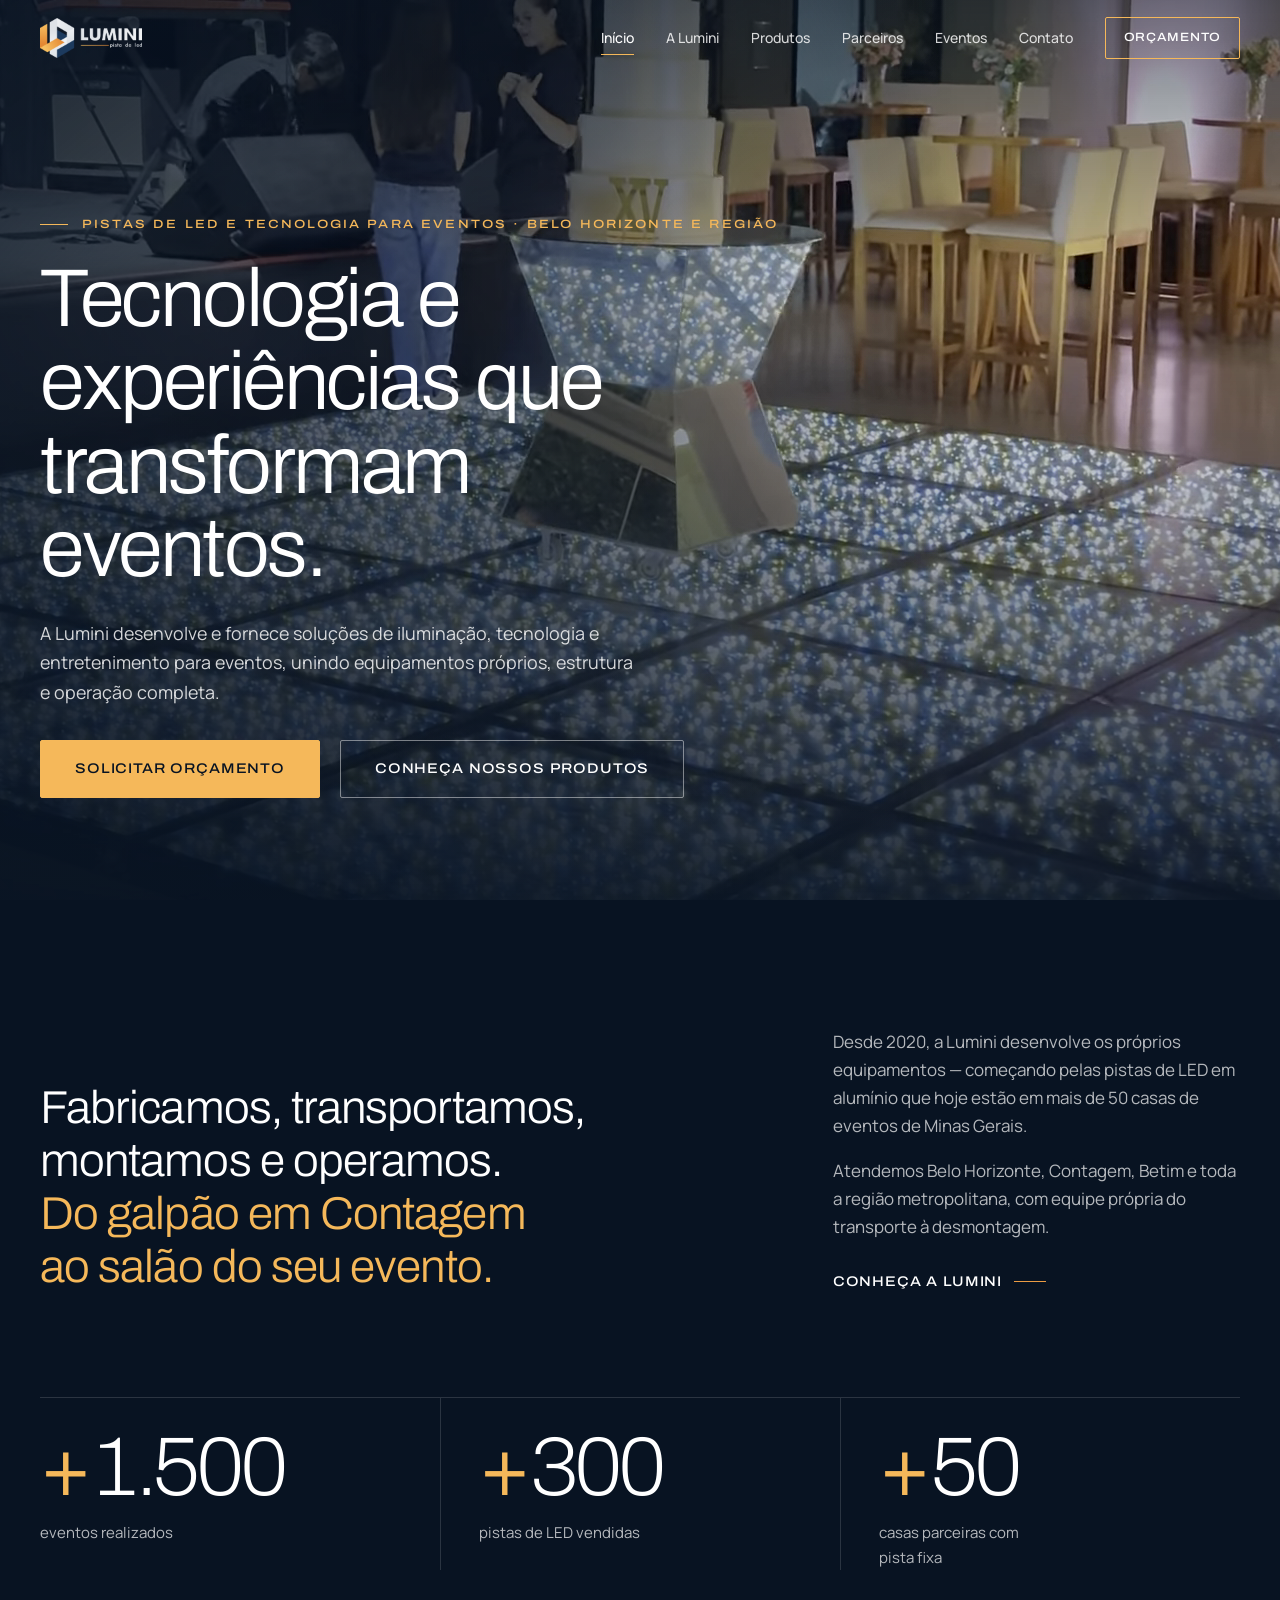
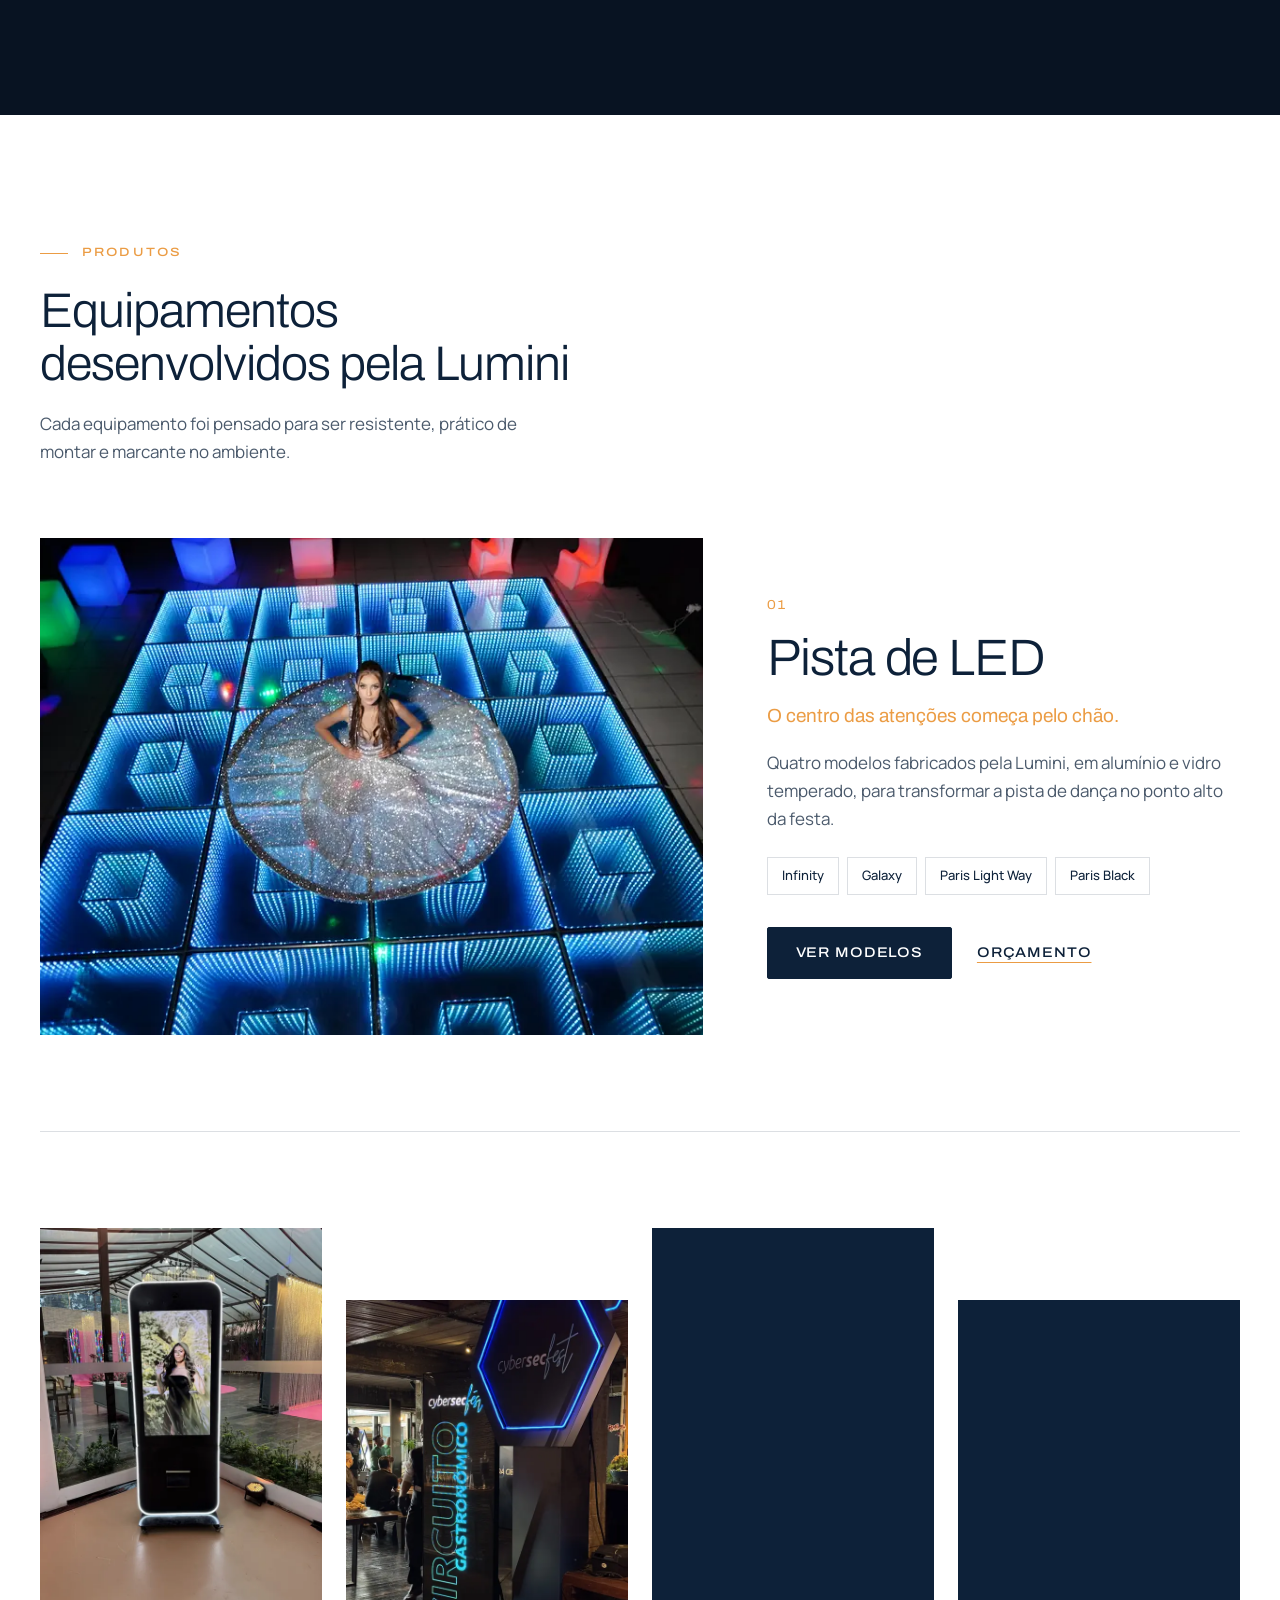
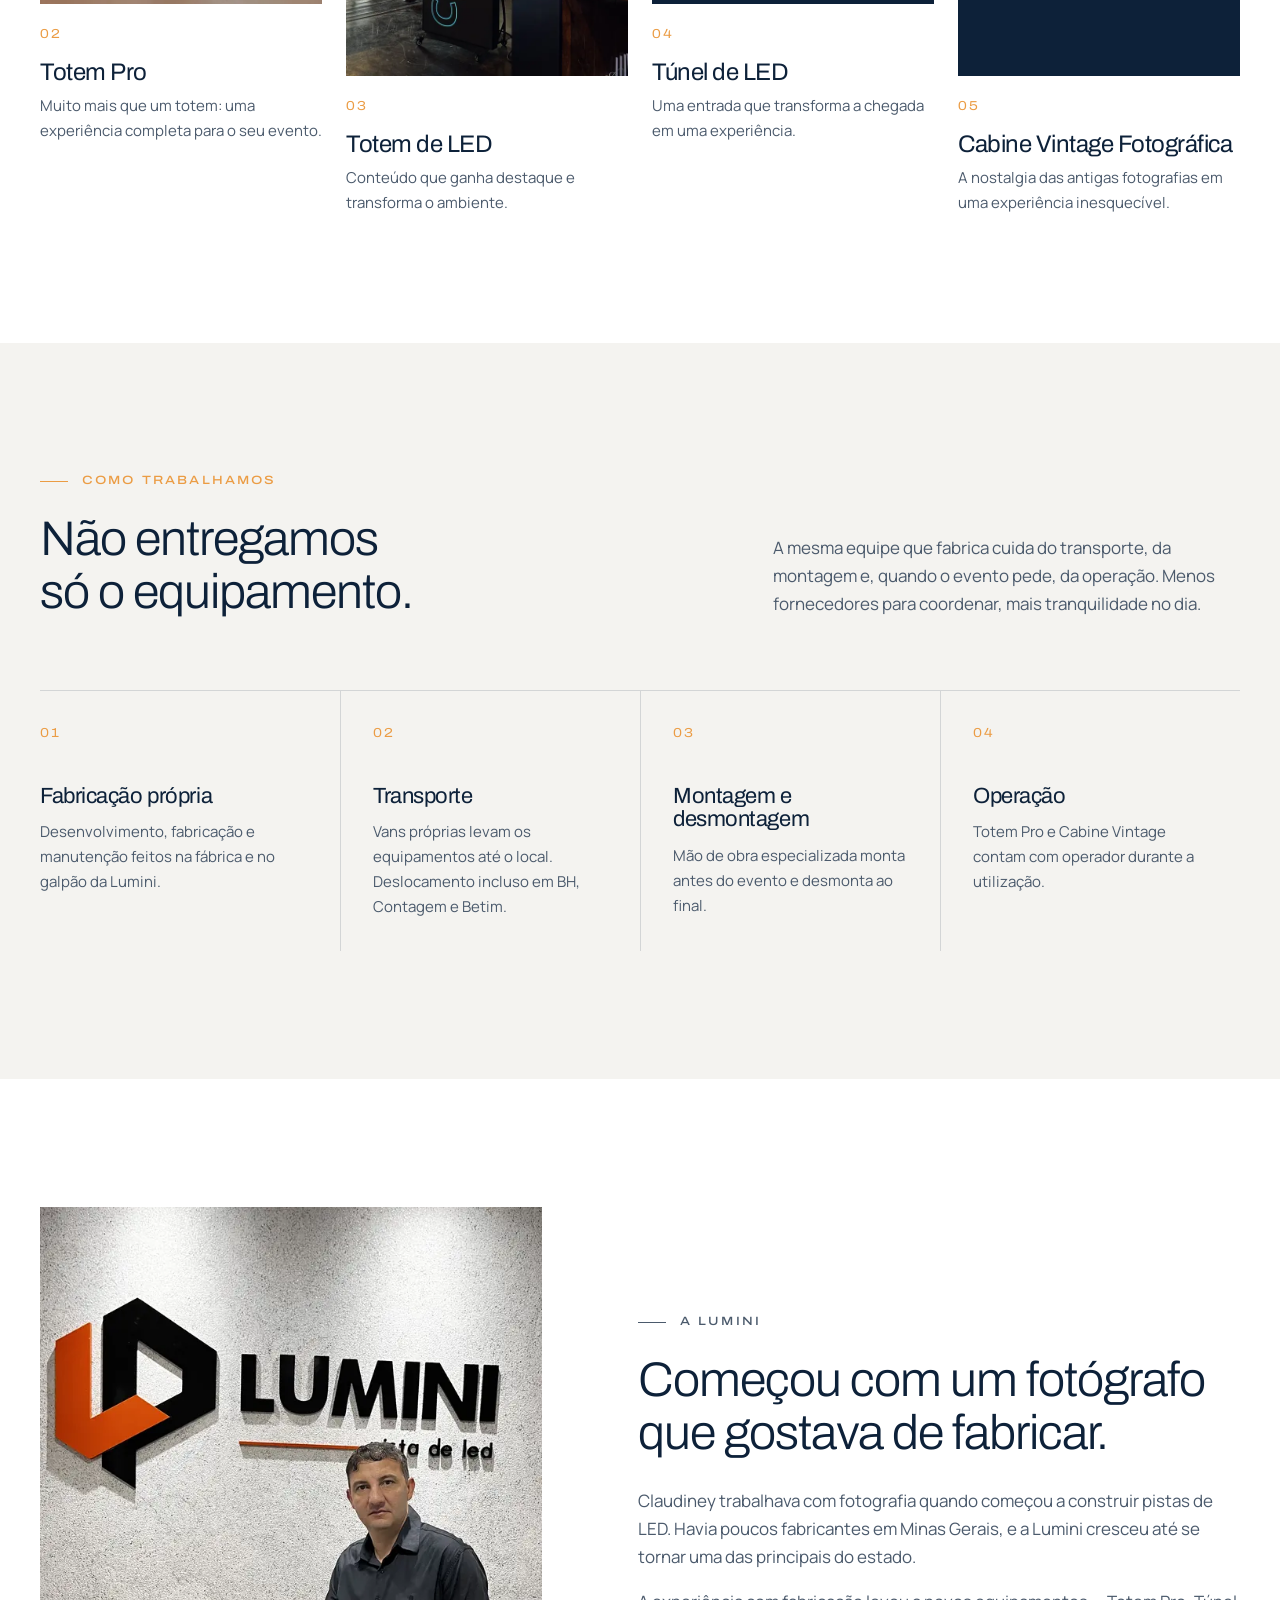
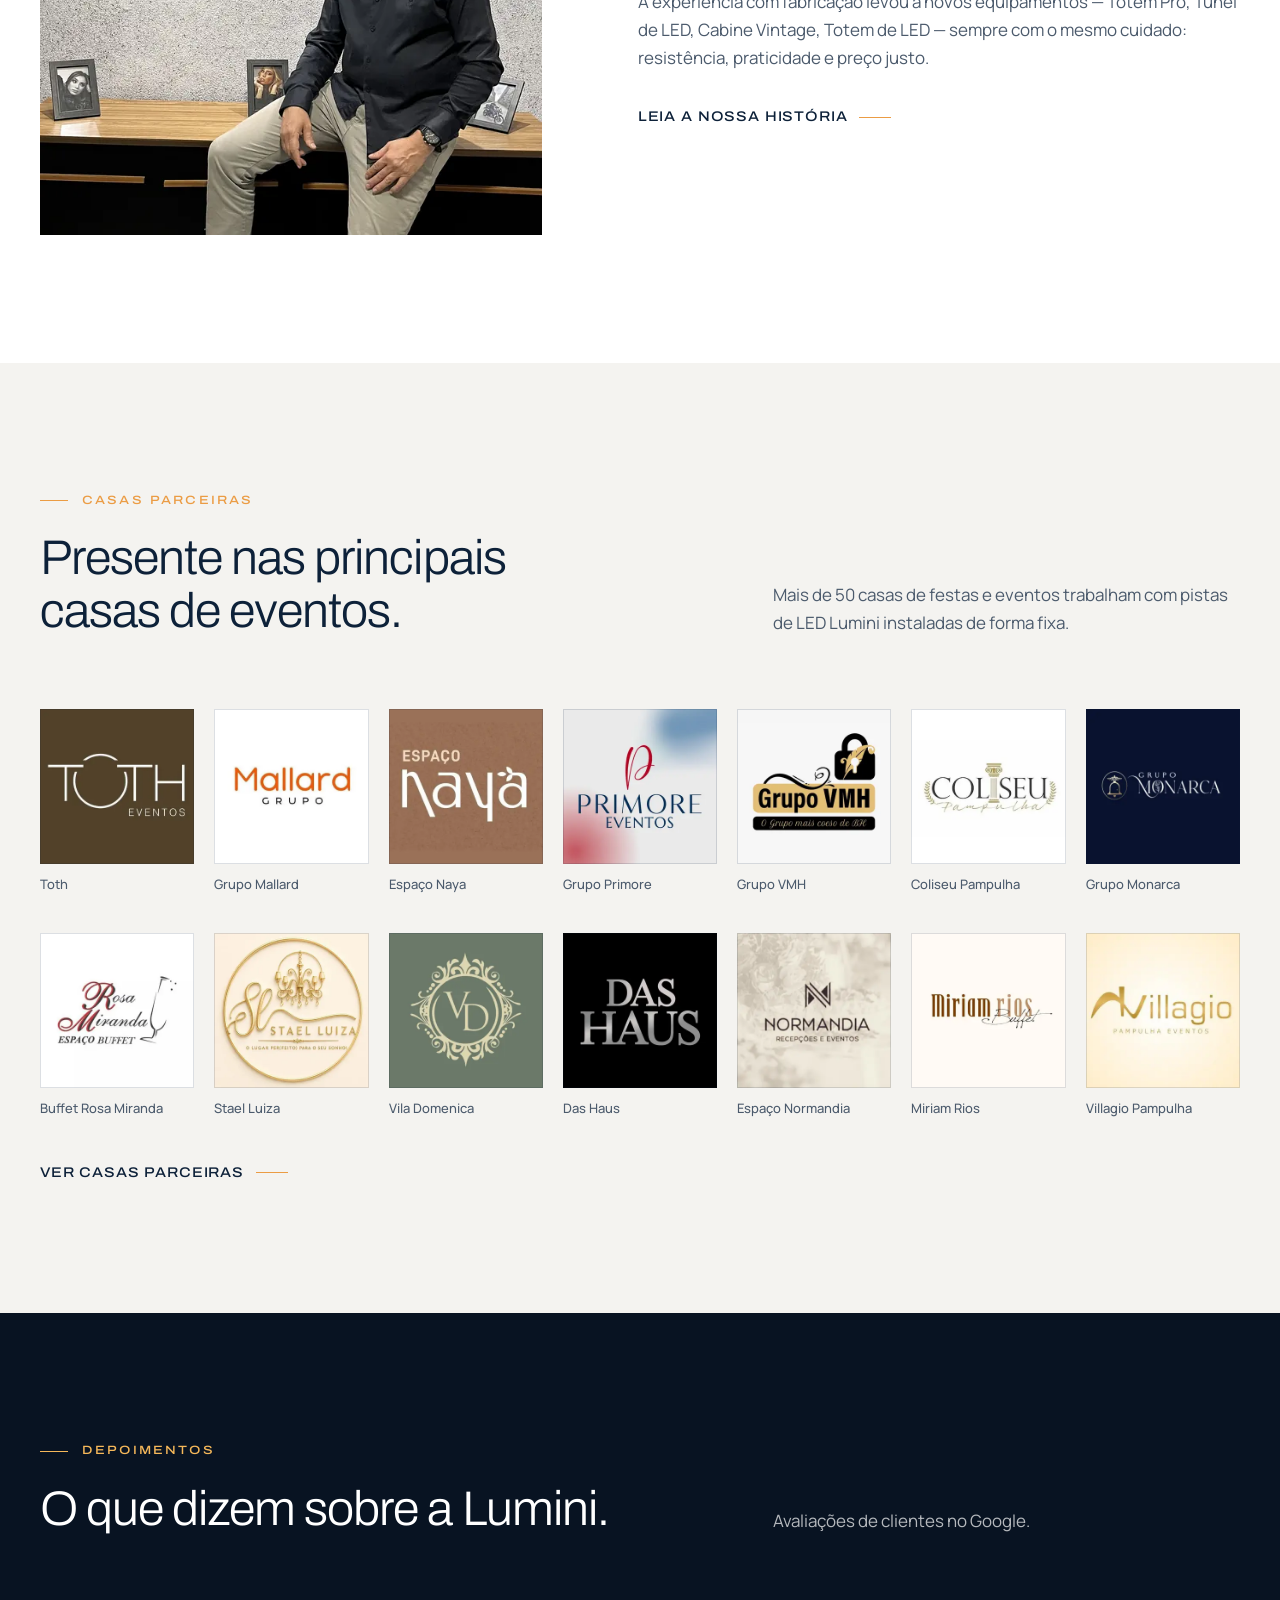
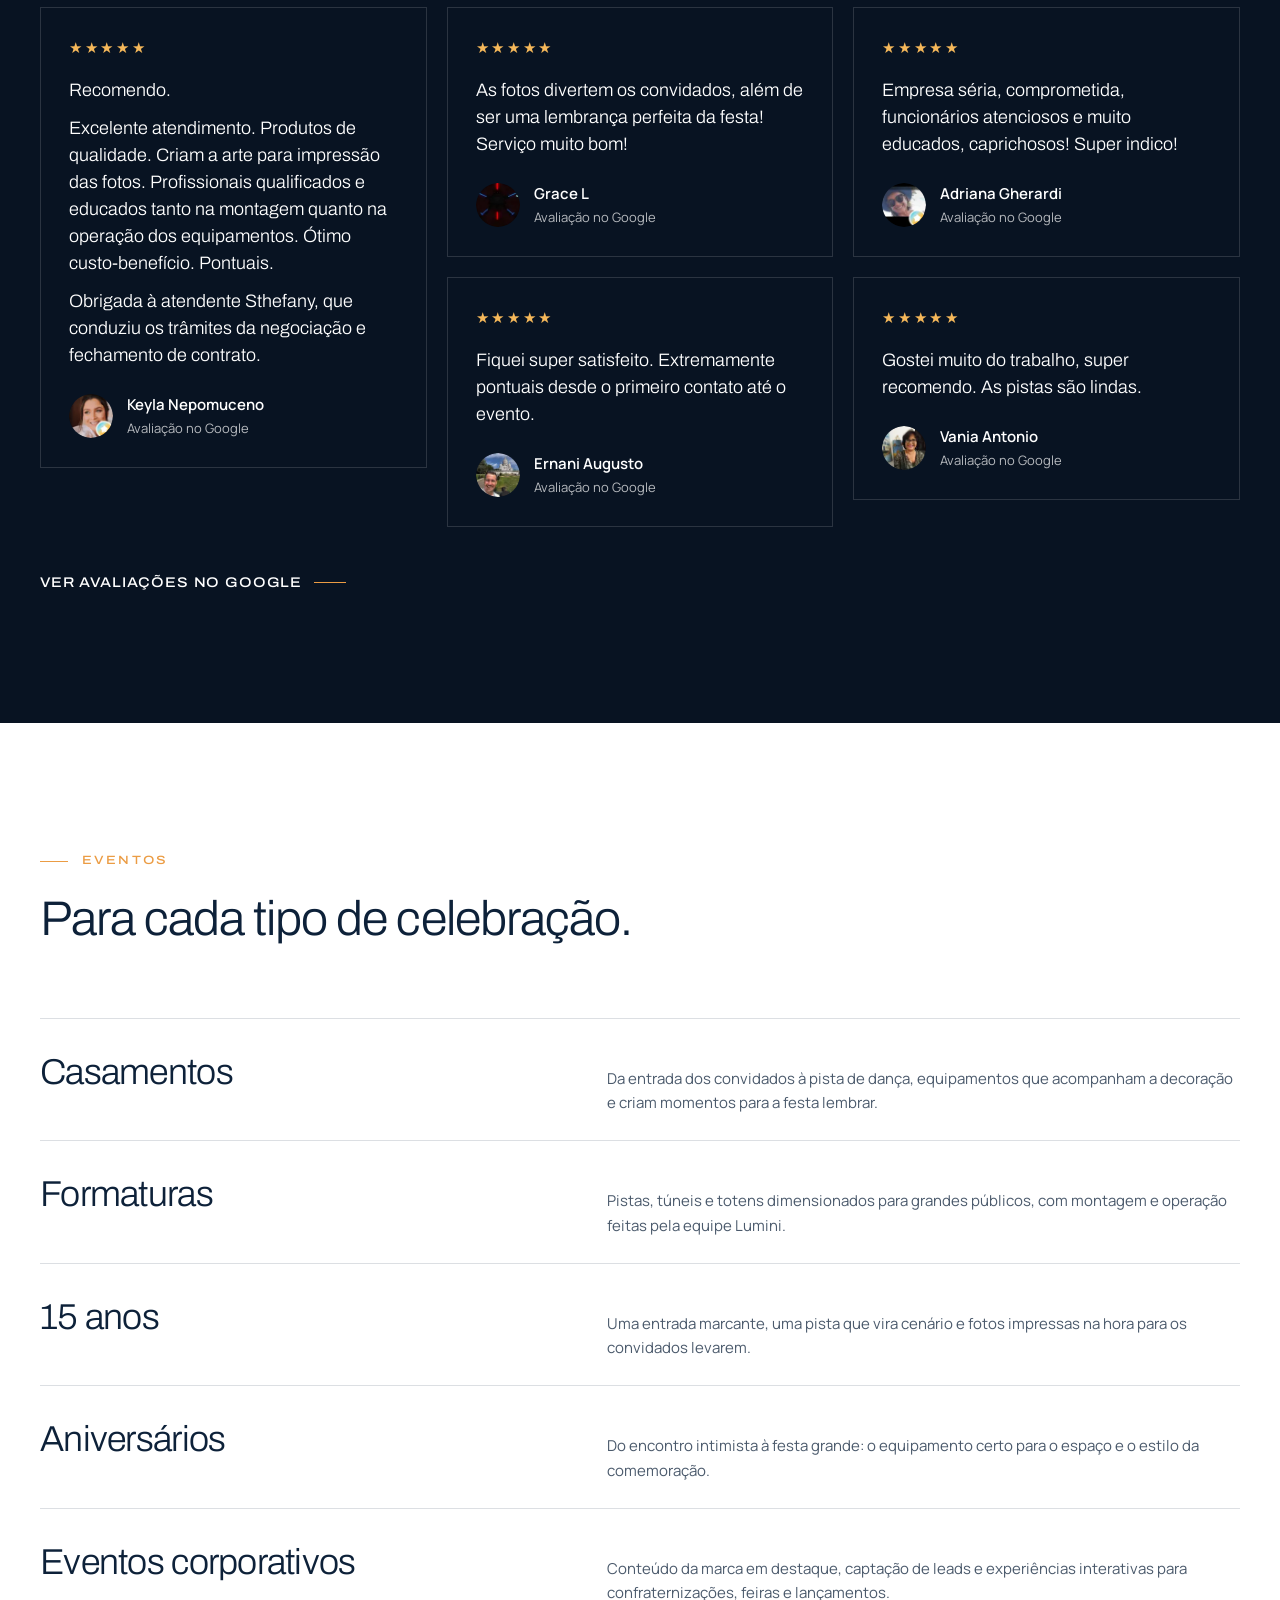
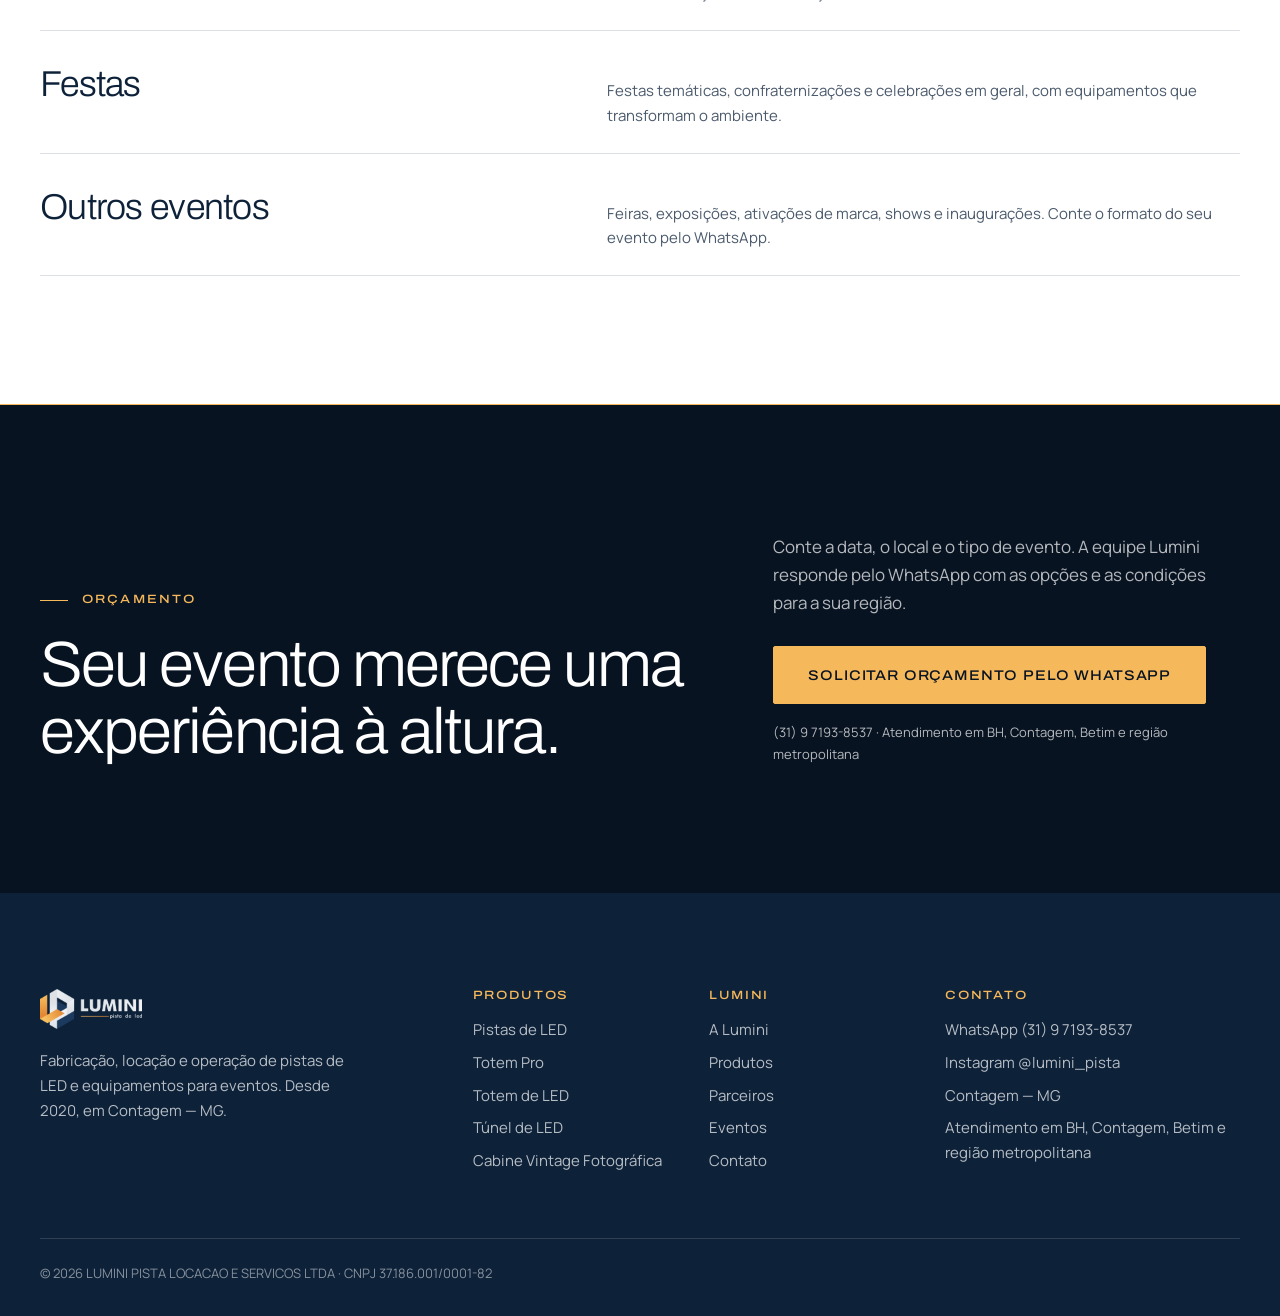
==== commit 1d5e2810: "Home: seção de depoimentos com avaliações reais do Google Cinco avaliações 5 estrelas enviadas pela " ====
--- a/public/index.html
+++ b/public/index.html
@@ -24,7 +24,7 @@
 <link rel="preconnect" href="https://fonts.googleapis.com">
 <link rel="preconnect" href="https://fonts.gstatic.com" crossorigin>
 <link rel="stylesheet" href="https://fonts.googleapis.com/css2?family=Archivo:wdth,wght@100..125,300..700&family=Manrope:wght@400;500;600&display=swap">
-<link rel="stylesheet" href="assets/css/style.css?v=edf1c5c5">
+<link rel="stylesheet" href="assets/css/style.css?v=efdcd8e1">
 <script type="application/ld+json">{"@context":"https://schema.org","@type":"LocalBusiness","@id":"https://luminipista.com.br/#empresa","name":"Lumini Pista de LED","legalName":"LUMINI PISTA LOCACAO E SERVICOS LTDA","taxID":"37.186.001/0001-82","url":"https://luminipista.com.br/","telephone":"+55 31 97193-8537","foundingDate":"2020","image":"https://luminipista.com.br/assets/img/marca/og-lumini.jpg","logo":"https://luminipista.com.br/assets/img/marca/logo-lumini.png","description":"Fabricação, locação e operação de pistas de LED, Totem Pro, Totem de LED, Túnel de LED e Cabine Vintage Fotográfica para eventos em Belo Horizonte e região metropolitana.","address":{"@type":"PostalAddress","addressLocality":"Contagem","addressRegion":"MG","addressCountry":"BR"},"areaServed":[{"@type":"City","name":"Belo Horizonte"},{"@type":"City","name":"Contagem"},{"@type":"City","name":"Betim"},{"@type":"AdministrativeArea","name":"Região Metropolitana de Belo Horizonte"},{"@type":"State","name":"Minas Gerais"}],"sameAs":["https://www.instagram.com/lumini_pista/"]}</script>
 <script type="application/ld+json">{"@context":"https://schema.org","@type":"WebSite","name":"Lumini Pista de LED","url":"https://luminipista.com.br/","inLanguage":"pt-BR"}</script>
 <script async src="https://www.googletagmanager.com/gtag/js?id=AW-11218835567"></script>
@@ -200,6 +200,43 @@
   </div>
 </section>
 
+
+<section class="section section--navy" aria-labelledby="reviews-title">
+  <div class="wrap">
+    <div class="section-head section-head--split">
+      <div>
+        <p class="eyebrow">Depoimentos</p>
+        <h2 id="reviews-title" class="section-head__title">O que dizem sobre a Lumini.</h2>
+      </div>
+      <p class="section-head__text">Avaliações de clientes no Google.</p>
+    </div>
+    <ul class="reviews" role="list">
+      <li class="review">
+        <p class="review__stars" aria-label="5 de 5 estrelas">★★★★★</p>
+        <blockquote class="review__text"><p>Recomendo.</p><p>Excelente atendimento. Produtos de qualidade. Criam a arte para impressão das fotos. Profissionais qualificados e educados tanto na montagem quanto na operação dos equipamentos. Ótimo custo-benefício. Pontuais.</p><p>Obrigada à atendente Sthefany, que conduziu os trâmites da negociação e fechamento de contrato.</p></blockquote>
+        <p class="review__author"><img src="assets/img/avaliacoes/keyla-nepomuceno.webp" alt="" width="48" height="48" loading="lazy" decoding="async"><span><strong>Keyla Nepomuceno</strong>Avaliação no Google</span></p>
+      </li><li class="review">
+        <p class="review__stars" aria-label="5 de 5 estrelas">★★★★★</p>
+        <blockquote class="review__text"><p>As fotos divertem os convidados, além de ser uma lembrança perfeita da festa! Serviço muito bom!</p></blockquote>
+        <p class="review__author"><img src="assets/img/avaliacoes/grace-l.webp" alt="" width="48" height="48" loading="lazy" decoding="async"><span><strong>Grace L</strong>Avaliação no Google</span></p>
+      </li><li class="review">
+        <p class="review__stars" aria-label="5 de 5 estrelas">★★★★★</p>
+        <blockquote class="review__text"><p>Fiquei super satisfeito. Extremamente pontuais desde o primeiro contato até o evento.</p></blockquote>
+        <p class="review__author"><img src="assets/img/avaliacoes/ernani-augusto.webp" alt="" width="48" height="48" loading="lazy" decoding="async"><span><strong>Ernani Augusto</strong>Avaliação no Google</span></p>
+      </li><li class="review">
+        <p class="review__stars" aria-label="5 de 5 estrelas">★★★★★</p>
+        <blockquote class="review__text"><p>Empresa séria, comprometida, funcionários atenciosos e muito educados, caprichosos! Super indico!</p></blockquote>
+        <p class="review__author"><img src="assets/img/avaliacoes/adriana-gherardi.webp" alt="" width="48" height="48" loading="lazy" decoding="async"><span><strong>Adriana Gherardi</strong>Avaliação no Google</span></p>
+      </li><li class="review">
+        <p class="review__stars" aria-label="5 de 5 estrelas">★★★★★</p>
+        <blockquote class="review__text"><p>Gostei muito do trabalho, super recomendo. As pistas são lindas.</p></blockquote>
+        <p class="review__author"><img src="assets/img/avaliacoes/vania-antonio.webp" alt="" width="48" height="48" loading="lazy" decoding="async"><span><strong>Vania Antonio</strong>Avaliação no Google</span></p>
+      </li>
+    </ul>
+    <p class="section-foot"><a class="link-arrow" href="https://www.google.com/search?q=Lumini_Pista&kgmid=/g/11m6xjky8p#lrd=0x87556489de873d6b:0x11e413312bd26042,1,,,," target="_blank" rel="noopener">Ver avaliações no Google</a></p>
+  </div>
+</section>
+
 <section class="section" aria-labelledby="eventos-title">
   <div class="wrap">
     <div class="section-head">
@@ -263,7 +300,7 @@
   <a class="btn btn--gold btn--block" href="https://wa.me/5531971938537?text=Ol%C3%A1!%20Vim%20do%20site%20e%20gostaria%20de%20solicitar%20um%20or%C3%A7amento%20para%20meu%20evento." target="_blank" rel="noopener" data-wa data-product="geral" data-product-name="Orçamento geral" data-placement="sticky_mobile">Solicitar orçamento pelo WhatsApp</a>
 </div>
 <script>window.LUMINI={"whatsapp":"5531971938537","metaPixelId":"2143955416549744","googleAds":{"id":"AW-11218835567","label":"PY6MCN3Kj40dEO-wx-Up","sendTo":"AW-11218835567/PY6MCN3Kj40dEO-wx-Up"},"ga4":null,"gtm":null};</script>
-<script src="assets/js/tracking.js?v=edf1c5c5" defer></script>
-<script src="assets/js/main.js?v=edf1c5c5" defer></script>
+<script src="assets/js/tracking.js?v=efdcd8e1" defer></script>
+<script src="assets/js/main.js?v=efdcd8e1" defer></script>
 </body>
 </html>
--- a/public/assets/css/style.css
+++ b/public/assets/css/style.css
@@ -952,6 +952,137 @@
   line-height: 1.35;
   color: var(--ink-soft);
 }
+/* Comparação: comprar x pista fixa em parceria */
+.compare-block {
+  margin-top: clamp(56px, 8vw, 96px);
+  padding-top: clamp(56px, 8vw, 96px);
+  border-top: 1px solid var(--line);
+}
+.compare {
+  width: 100%;
+  border-collapse: collapse;
+  font-size: 0.9375rem;
+}
+.compare thead th {
+  padding: 0 24px 16px;
+  font-family: var(--font-display);
+  font-size: 0.75rem;
+  font-weight: 500;
+  font-stretch: 118%;
+  letter-spacing: 0.14em;
+  text-transform: uppercase;
+  text-align: left;
+  color: var(--ink-soft);
+}
+.compare thead .compare__lumini {
+  color: var(--gold-2);
+}
+.compare tbody th {
+  width: 24%;
+  padding: 22px 24px 22px 0;
+  font-family: var(--font-display);
+  font-size: 1.0625rem;
+  font-weight: 400;
+  text-align: left;
+  vertical-align: top;
+  border-top: 1px solid var(--line);
+}
+.compare td {
+  padding: 22px 24px;
+  vertical-align: top;
+  border-top: 1px solid var(--line);
+  color: var(--ink-soft);
+}
+.compare td:last-child {
+  background: var(--navy-950);
+  color: var(--white);
+  border-top-color: var(--line-dark);
+  position: relative;
+}
+.compare td:last-child::before {
+  content: '';
+  display: inline-block;
+  width: 6px;
+  height: 6px;
+  margin: 0 12px 2px 0;
+  background: var(--gold);
+  transform: rotate(45deg);
+}
+.compare thead td,
+.compare thead th {
+  border: 0;
+}
+.compare thead .compare__lumini {
+  background: var(--navy-950);
+  color: var(--gold);
+  padding-top: 18px;
+}
+@media (max-width: 759px) {
+  .compare thead {
+    display: none;
+  }
+  .compare,
+  .compare tbody,
+  .compare tr,
+  .compare th,
+  .compare td {
+    display: block;
+    width: 100%;
+  }
+  .compare tr {
+    padding: 20px 0;
+    border-top: 1px solid var(--line);
+  }
+  .compare tbody th {
+    width: 100%;
+    padding: 0 0 12px;
+    border: 0;
+  }
+  .compare td {
+    padding: 14px 16px;
+    border: 0;
+  }
+  .compare td::after {
+    content: none;
+  }
+  .compare td[data-label]::before {
+    content: attr(data-label);
+    display: block;
+    width: auto;
+    height: auto;
+    margin: 0 0 4px;
+    background: none;
+    transform: none;
+    font-size: 0.6875rem;
+    font-weight: 600;
+    letter-spacing: 0.12em;
+    text-transform: uppercase;
+    color: var(--ink-soft);
+  }
+  .compare td:last-child[data-label]::before {
+    color: var(--gold);
+  }
+}
+.compare-cta {
+  display: flex;
+  flex-wrap: wrap;
+  align-items: center;
+  justify-content: space-between;
+  gap: 24px;
+  margin-top: clamp(40px, 6vw, 64px);
+}
+.compare-cta__text {
+  margin: 0;
+  max-width: 36ch;
+  font-family: var(--font-display);
+  font-size: clamp(1.25rem, 2.2vw, 1.625rem);
+  font-weight: 300;
+  line-height: 1.3;
+}
+.compare-cta__text strong {
+  font-weight: 500;
+  color: var(--gold-2);
+}
 .partner-cta {
   display: grid;
   gap: 24px;
@@ -966,6 +1097,69 @@
 .partner-cta p {
   margin-bottom: 24px;
   color: var(--ink-soft);
+}
+
+/* ---------- Depoimentos ---------- */
+.reviews {
+  columns: 1;
+  column-gap: 20px;
+}
+@media (min-width: 700px) {
+  .reviews {
+    columns: 2;
+  }
+}
+@media (min-width: 1050px) {
+  .reviews {
+    columns: 3;
+  }
+}
+.review {
+  break-inside: avoid;
+  margin-bottom: 20px;
+  padding: 28px;
+  border: 1px solid var(--line-dark);
+}
+.review__stars {
+  margin: 0 0 16px;
+  font-size: 0.9375rem;
+  letter-spacing: 0.18em;
+  color: var(--gold);
+}
+.review__text {
+  margin: 0 0 24px;
+  font-family: var(--font-display);
+  font-size: 1.125rem;
+  font-weight: 300;
+  line-height: 1.5;
+  color: var(--white);
+}
+.review__text p {
+  margin-bottom: 0.6em;
+}
+.review__author {
+  display: flex;
+  align-items: center;
+  gap: 14px;
+  margin: 0;
+  font-size: 0.8125rem;
+  color: var(--on-dark-soft);
+}
+.review__author img {
+  width: 44px;
+  height: 44px;
+  border-radius: 50%;
+  object-fit: cover;
+  flex: none;
+}
+.review__author strong {
+  display: block;
+  font-size: 0.9375rem;
+  font-weight: 600;
+  color: var(--white);
+}
+.section--navy .link-arrow {
+  color: var(--white);
 }
 
 /* ---------- Índice de eventos (home) ---------- */
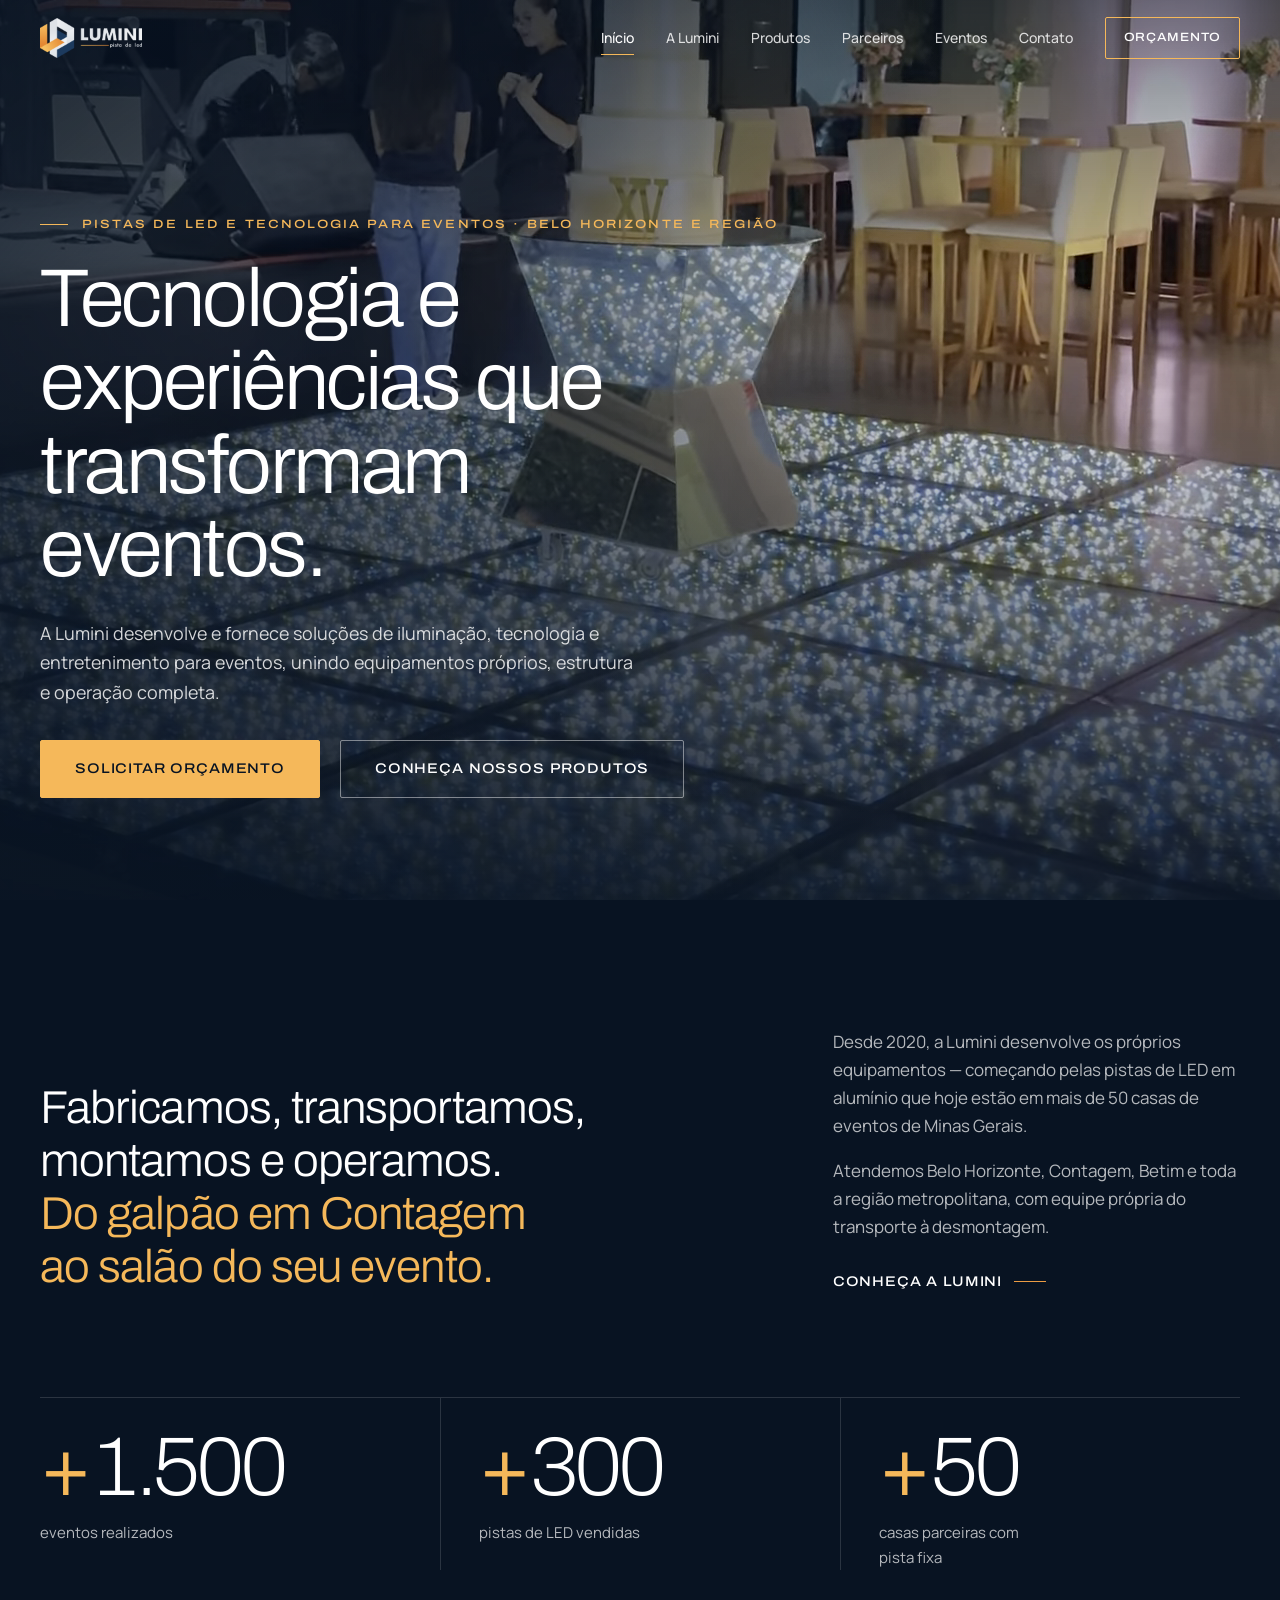
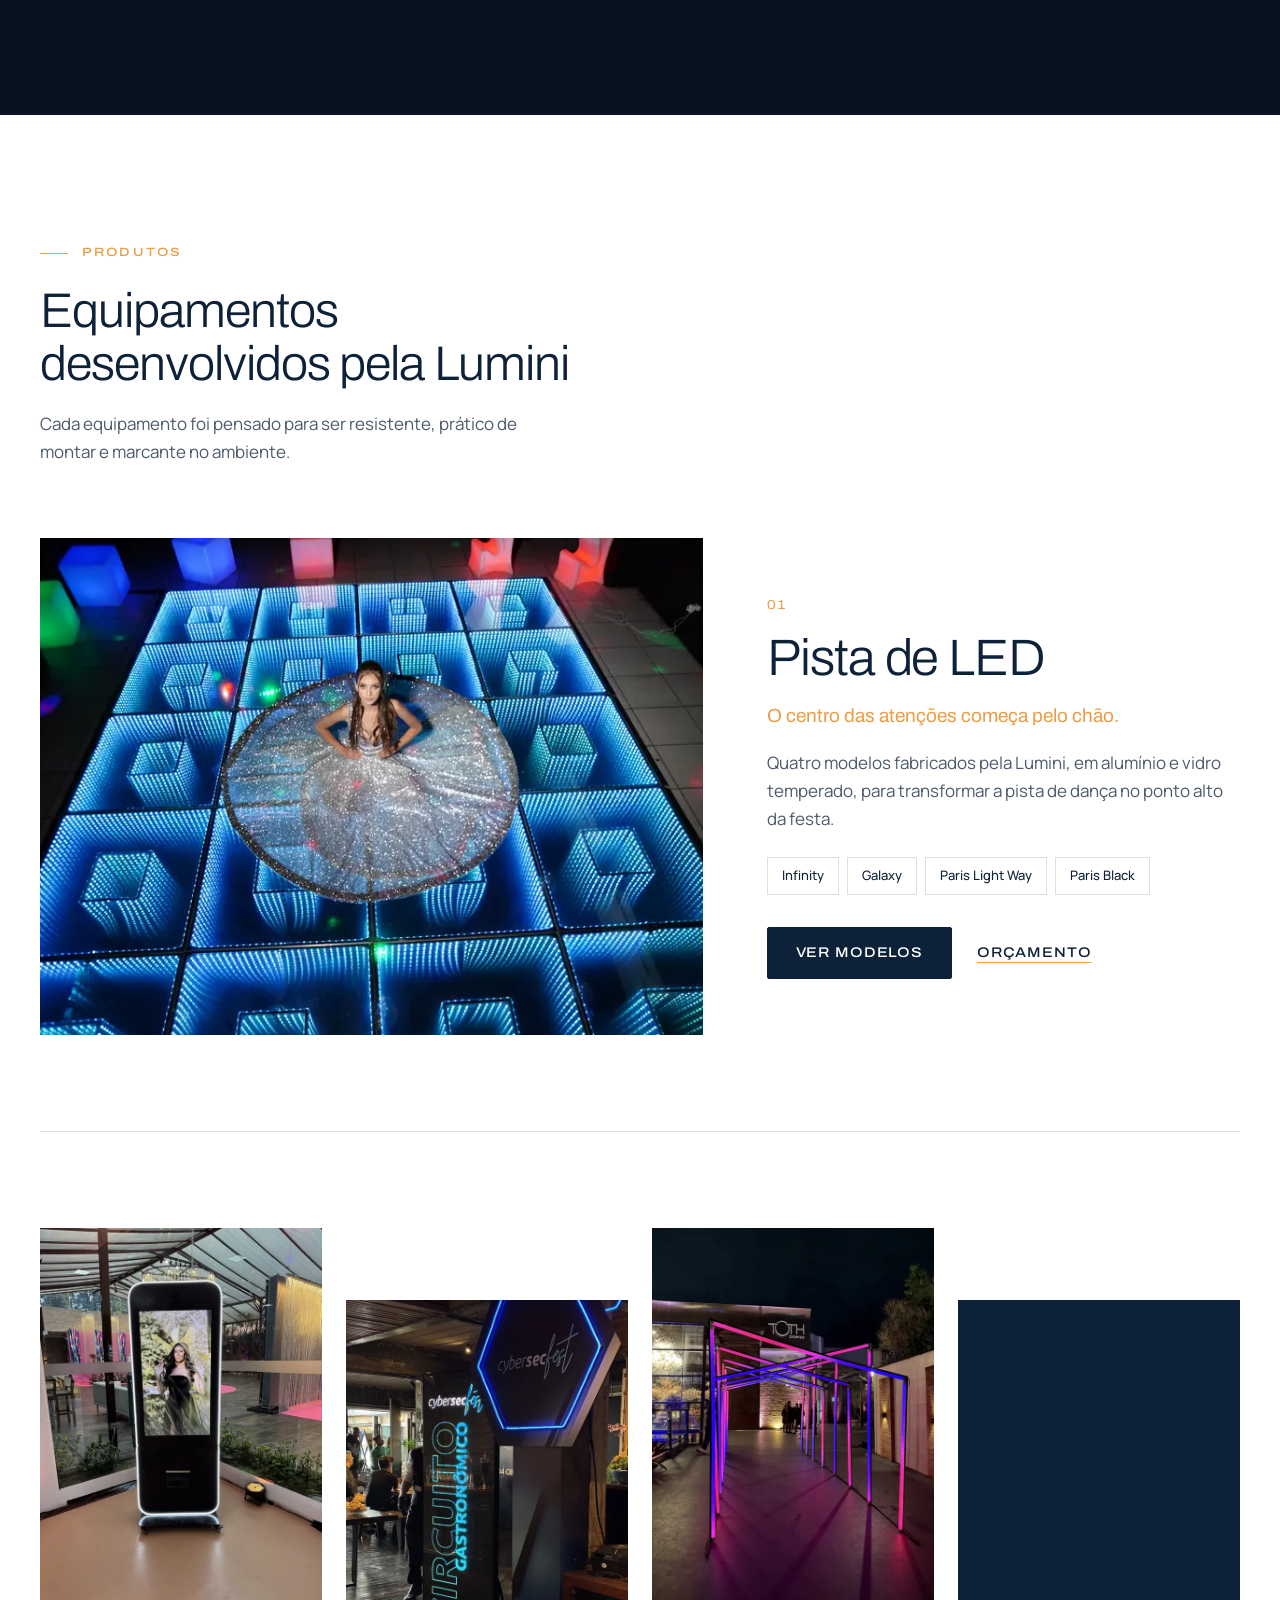
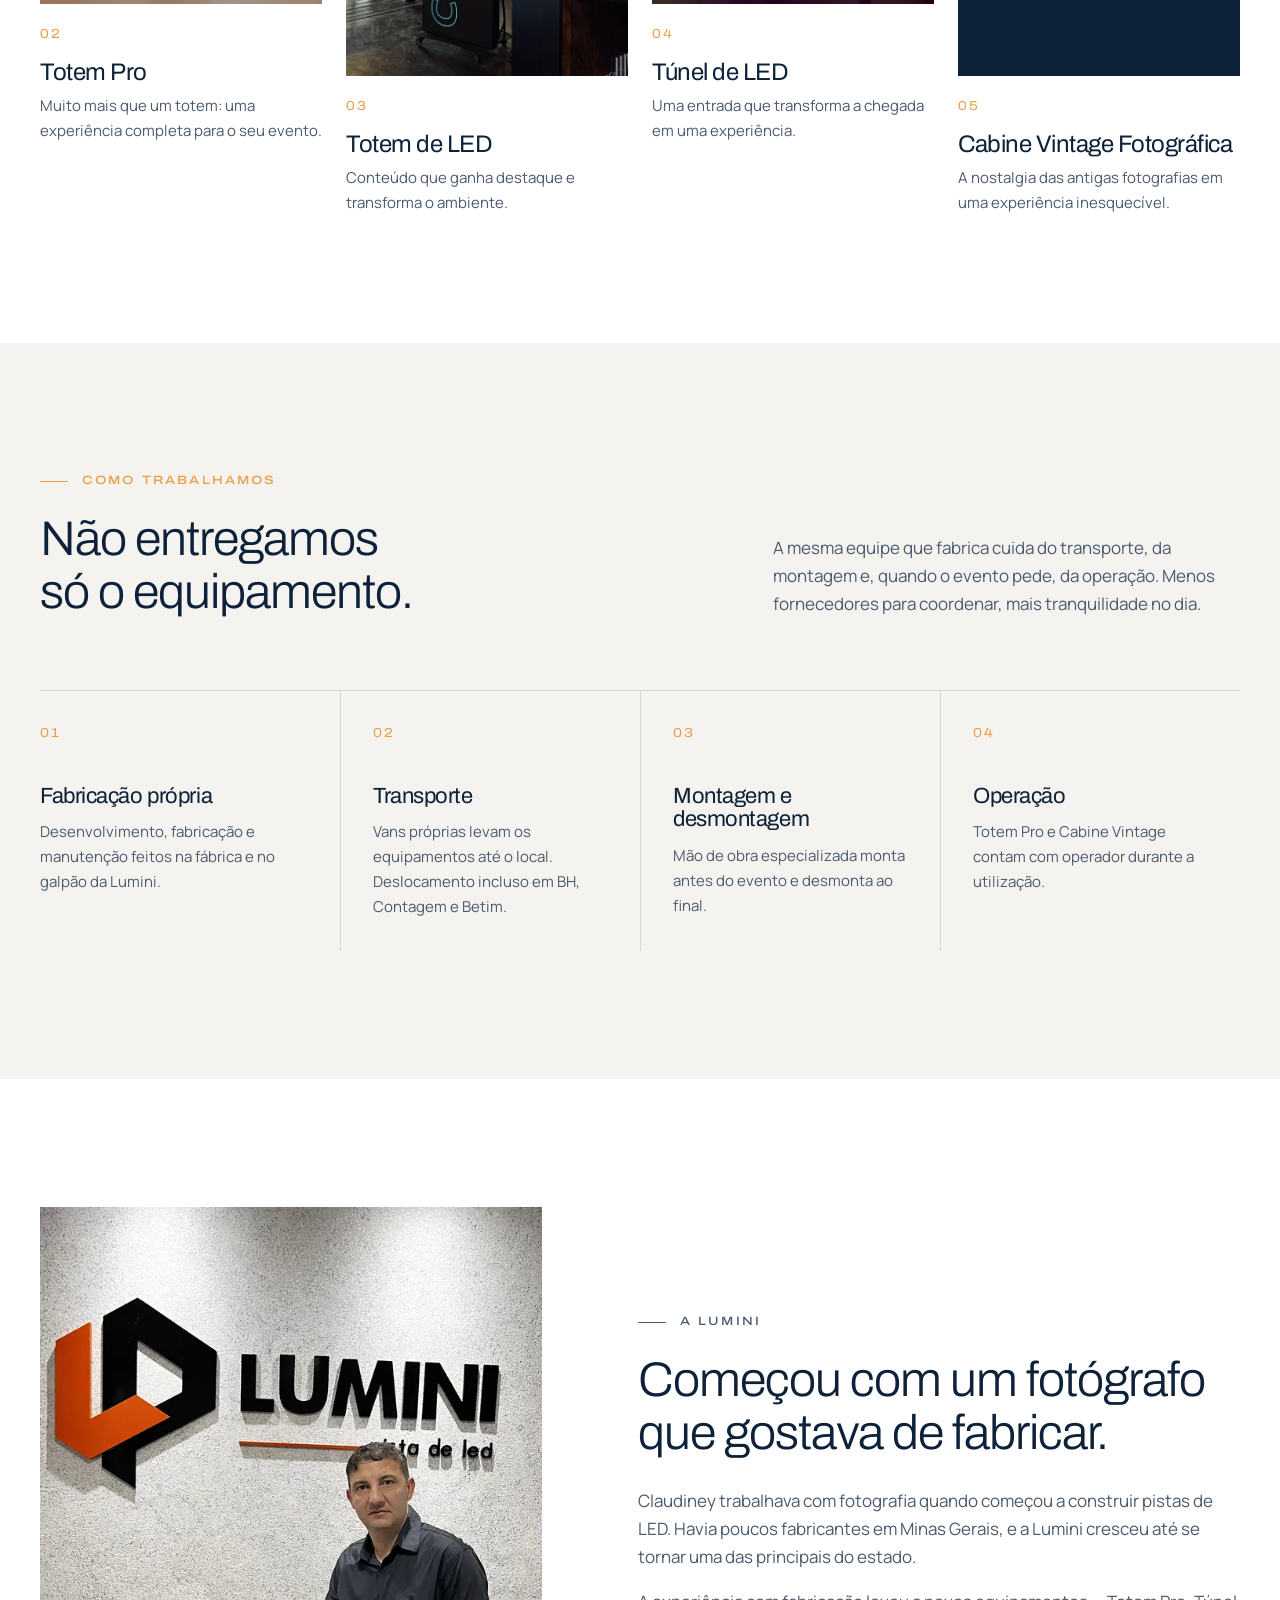
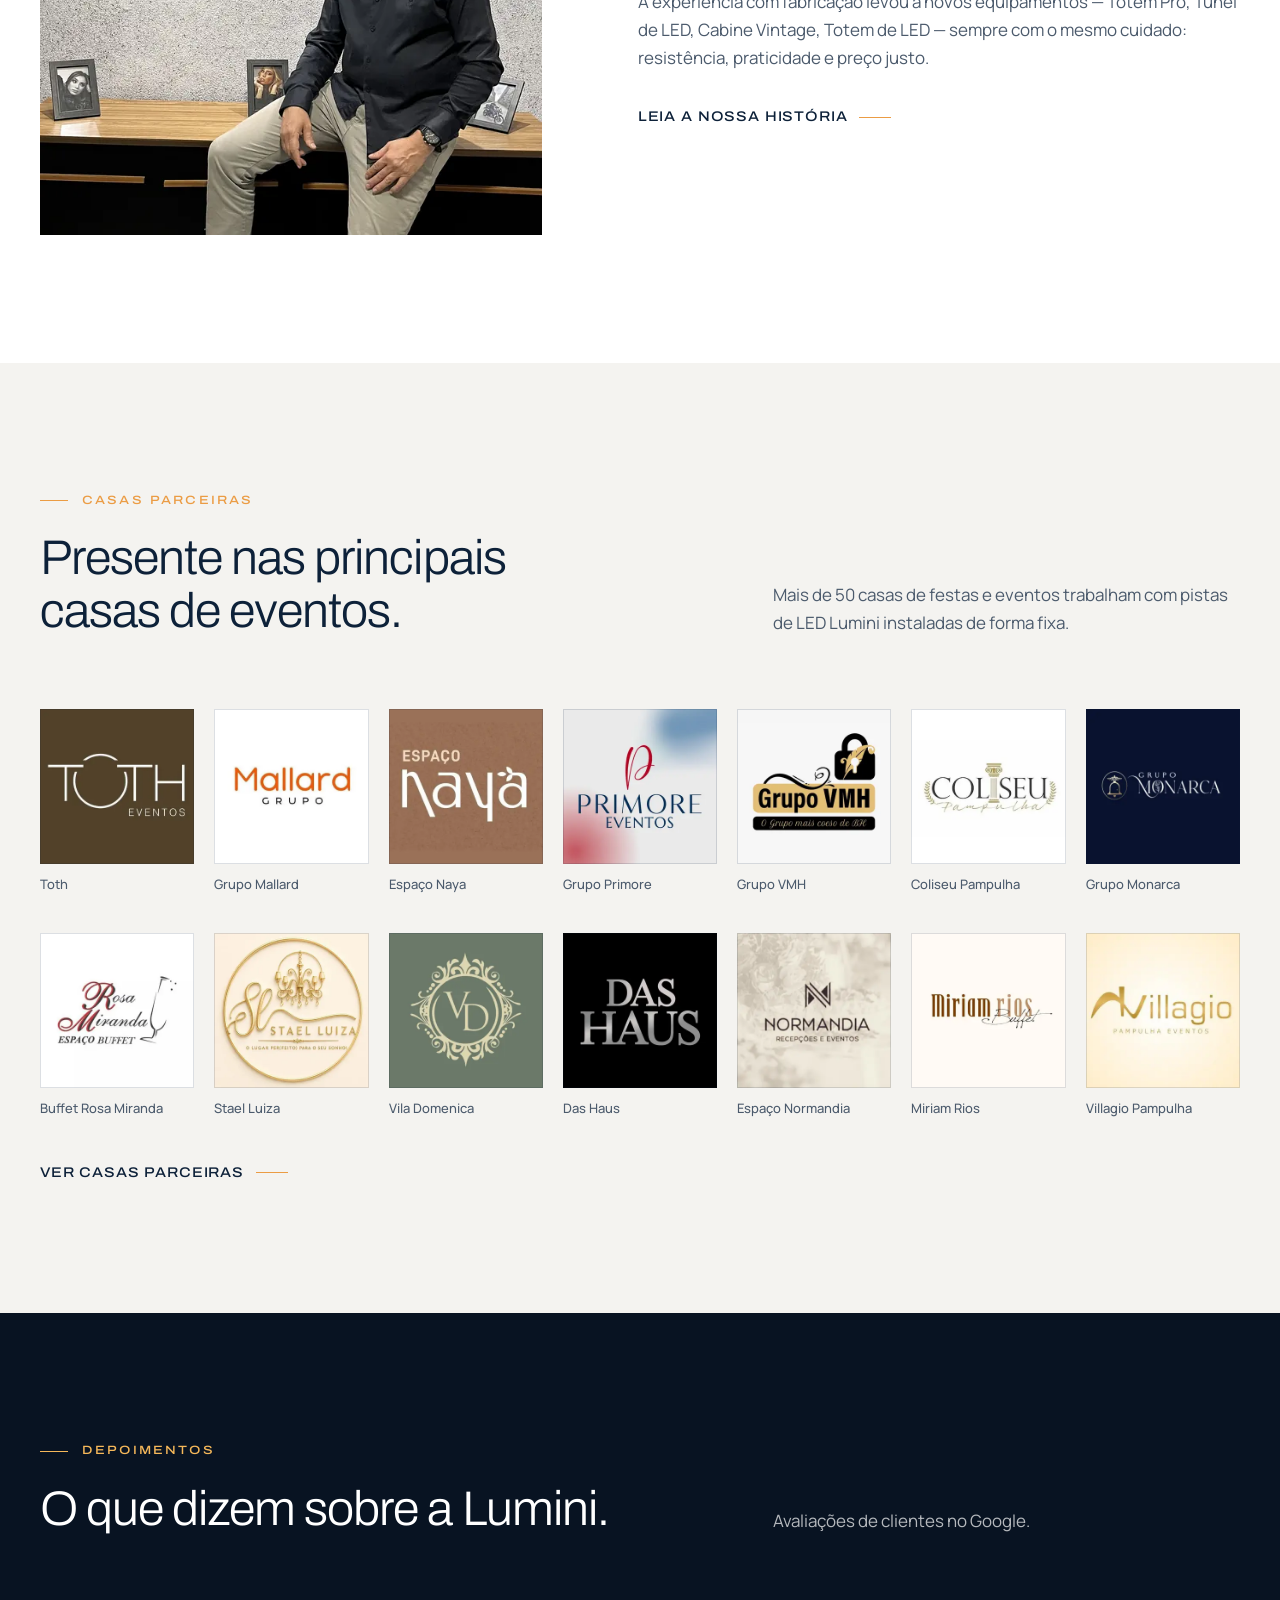
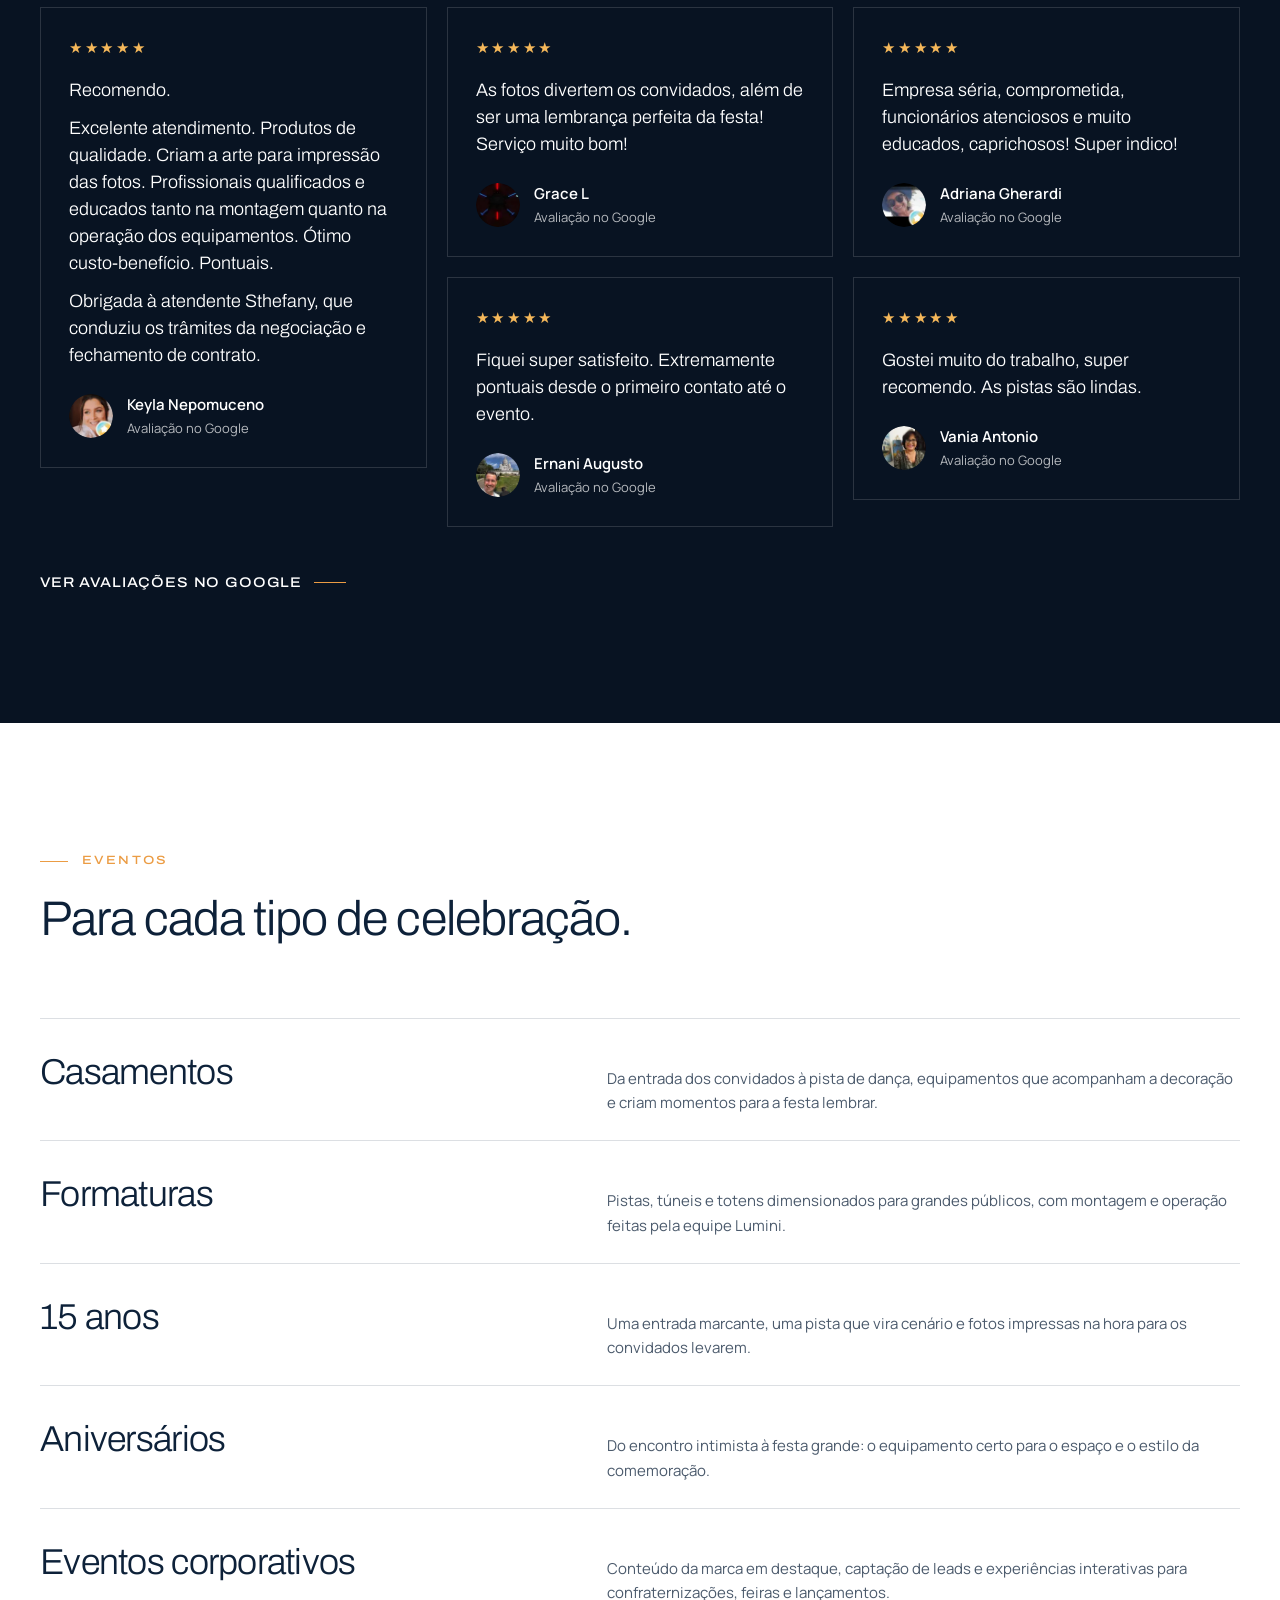
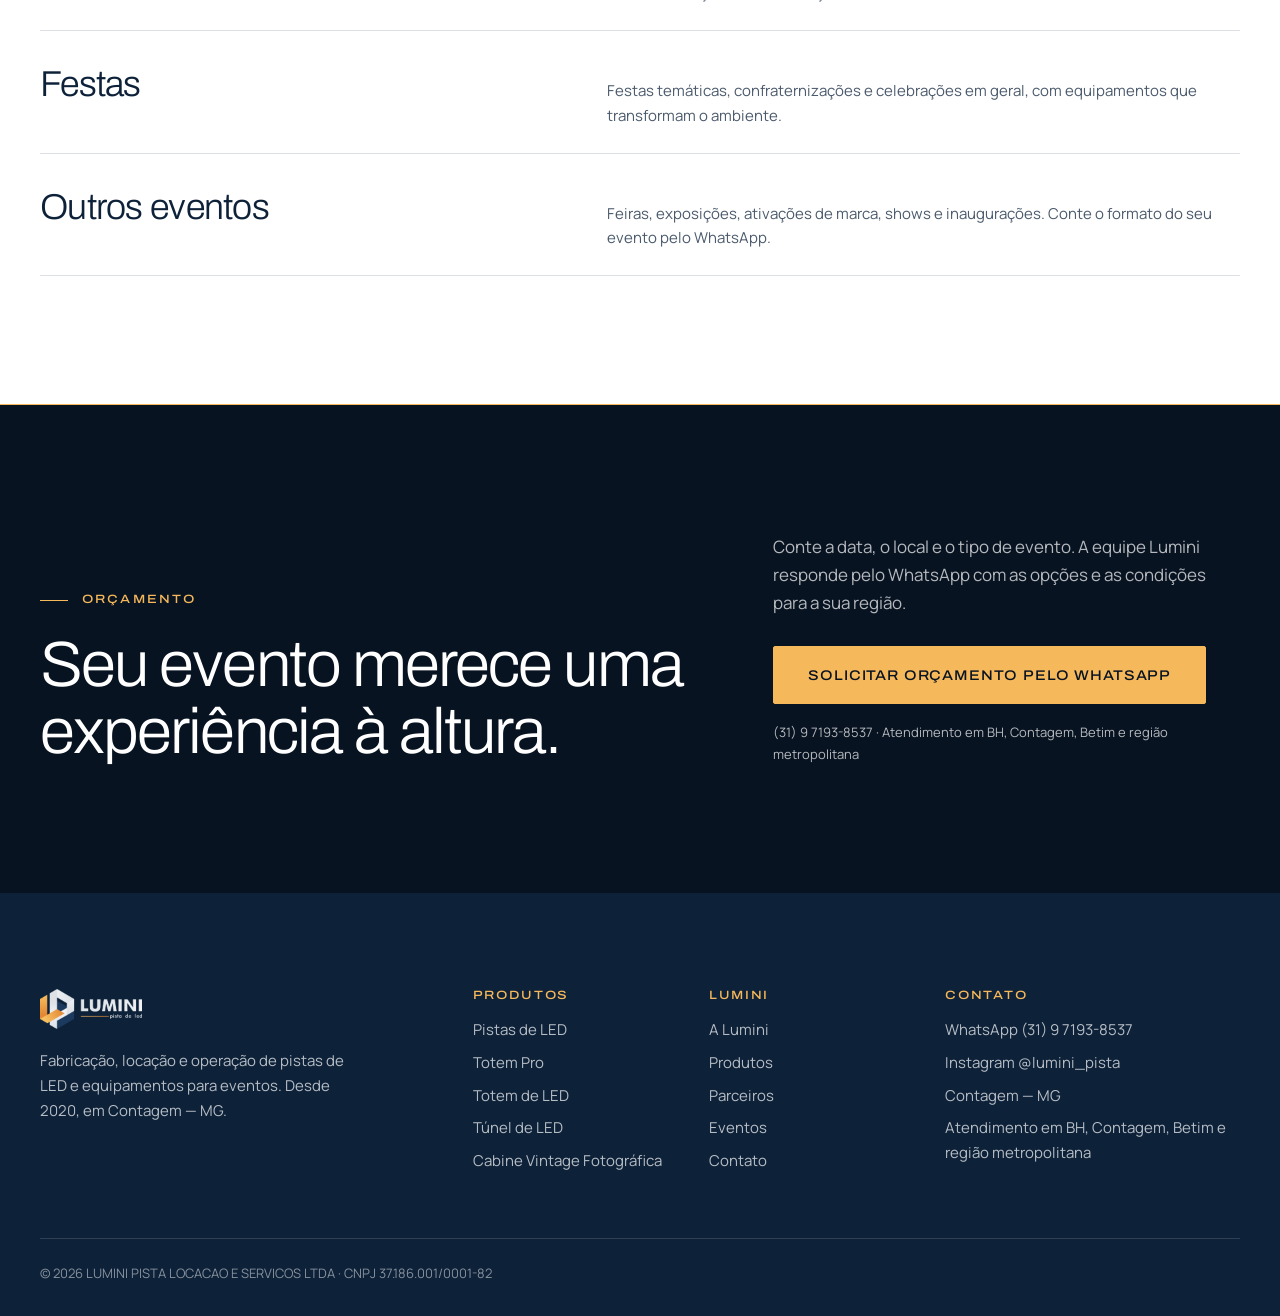
==== commit 4afdd715: "Home: véu mais escuro no topo do celular para o texto ficar legível Camada azul-marinho uniforme (50" ====
--- a/public/index.html
+++ b/public/index.html
@@ -24,7 +24,7 @@
 <link rel="preconnect" href="https://fonts.googleapis.com">
 <link rel="preconnect" href="https://fonts.gstatic.com" crossorigin>
 <link rel="stylesheet" href="https://fonts.googleapis.com/css2?family=Archivo:wdth,wght@100..125,300..700&family=Manrope:wght@400;500;600&display=swap">
-<link rel="stylesheet" href="assets/css/style.css?v=efdcd8e1">
+<link rel="stylesheet" href="assets/css/style.css?v=54d8f21b">
 <script type="application/ld+json">{"@context":"https://schema.org","@type":"LocalBusiness","@id":"https://luminipista.com.br/#empresa","name":"Lumini Pista de LED","legalName":"LUMINI PISTA LOCACAO E SERVICOS LTDA","taxID":"37.186.001/0001-82","url":"https://luminipista.com.br/","telephone":"+55 31 97193-8537","foundingDate":"2020","image":"https://luminipista.com.br/assets/img/marca/og-lumini.jpg","logo":"https://luminipista.com.br/assets/img/marca/logo-lumini.png","description":"Fabricação, locação e operação de pistas de LED, Totem Pro, Totem de LED, Túnel de LED e Cabine Vintage Fotográfica para eventos em Belo Horizonte e região metropolitana.","address":{"@type":"PostalAddress","addressLocality":"Contagem","addressRegion":"MG","addressCountry":"BR"},"areaServed":[{"@type":"City","name":"Belo Horizonte"},{"@type":"City","name":"Contagem"},{"@type":"City","name":"Betim"},{"@type":"AdministrativeArea","name":"Região Metropolitana de Belo Horizonte"},{"@type":"State","name":"Minas Gerais"}],"sameAs":["https://www.instagram.com/lumini_pista/"]}</script>
 <script type="application/ld+json">{"@context":"https://schema.org","@type":"WebSite","name":"Lumini Pista de LED","url":"https://luminipista.com.br/","inLanguage":"pt-BR"}</script>
 <script async src="https://www.googletagmanager.com/gtag/js?id=AW-11218835567"></script>
@@ -300,7 +300,7 @@
   <a class="btn btn--gold btn--block" href="https://wa.me/5531971938537?text=Ol%C3%A1!%20Vim%20do%20site%20e%20gostaria%20de%20solicitar%20um%20or%C3%A7amento%20para%20meu%20evento." target="_blank" rel="noopener" data-wa data-product="geral" data-product-name="Orçamento geral" data-placement="sticky_mobile">Solicitar orçamento pelo WhatsApp</a>
 </div>
 <script>window.LUMINI={"whatsapp":"5531971938537","metaPixelId":"2143955416549744","googleAds":{"id":"AW-11218835567","label":"PY6MCN3Kj40dEO-wx-Up","sendTo":"AW-11218835567/PY6MCN3Kj40dEO-wx-Up"},"ga4":null,"gtm":null};</script>
-<script src="assets/js/tracking.js?v=efdcd8e1" defer></script>
-<script src="assets/js/main.js?v=efdcd8e1" defer></script>
+<script src="assets/js/tracking.js?v=54d8f21b" defer></script>
+<script src="assets/js/main.js?v=54d8f21b" defer></script>
 </body>
 </html>
--- a/public/assets/css/style.css
+++ b/public/assets/css/style.css
@@ -593,8 +593,18 @@
   content: '';
   position: absolute;
   inset: 0;
-  background: linear-gradient(180deg, rgba(8, 19, 34, 0.6) 0%, rgba(8, 19, 34, 0.25) 25%, rgba(8, 19, 34, 0.6) 50%, rgba(8, 19, 34, 0.94) 100%);
+  /* celular: véu azul-marinho mais uniforme para o texto ler bem sobre o vídeo */
+  background:
+    linear-gradient(rgba(8, 19, 34, 0.5), rgba(8, 19, 34, 0.5)),
+    linear-gradient(180deg, rgba(8, 19, 34, 0.35) 0%, rgba(8, 19, 34, 0.15) 25%, rgba(8, 19, 34, 0.45) 55%, rgba(8, 19, 34, 0.85) 100%);
   pointer-events: none;
+}
+@media (max-width: 899px) {
+  .hero__title,
+  .hero__lead,
+  .hero .eyebrow {
+    text-shadow: 0 1px 12px rgba(8, 19, 34, 0.55);
+  }
 }
 @media (min-width: 900px) {
   .hero::after {
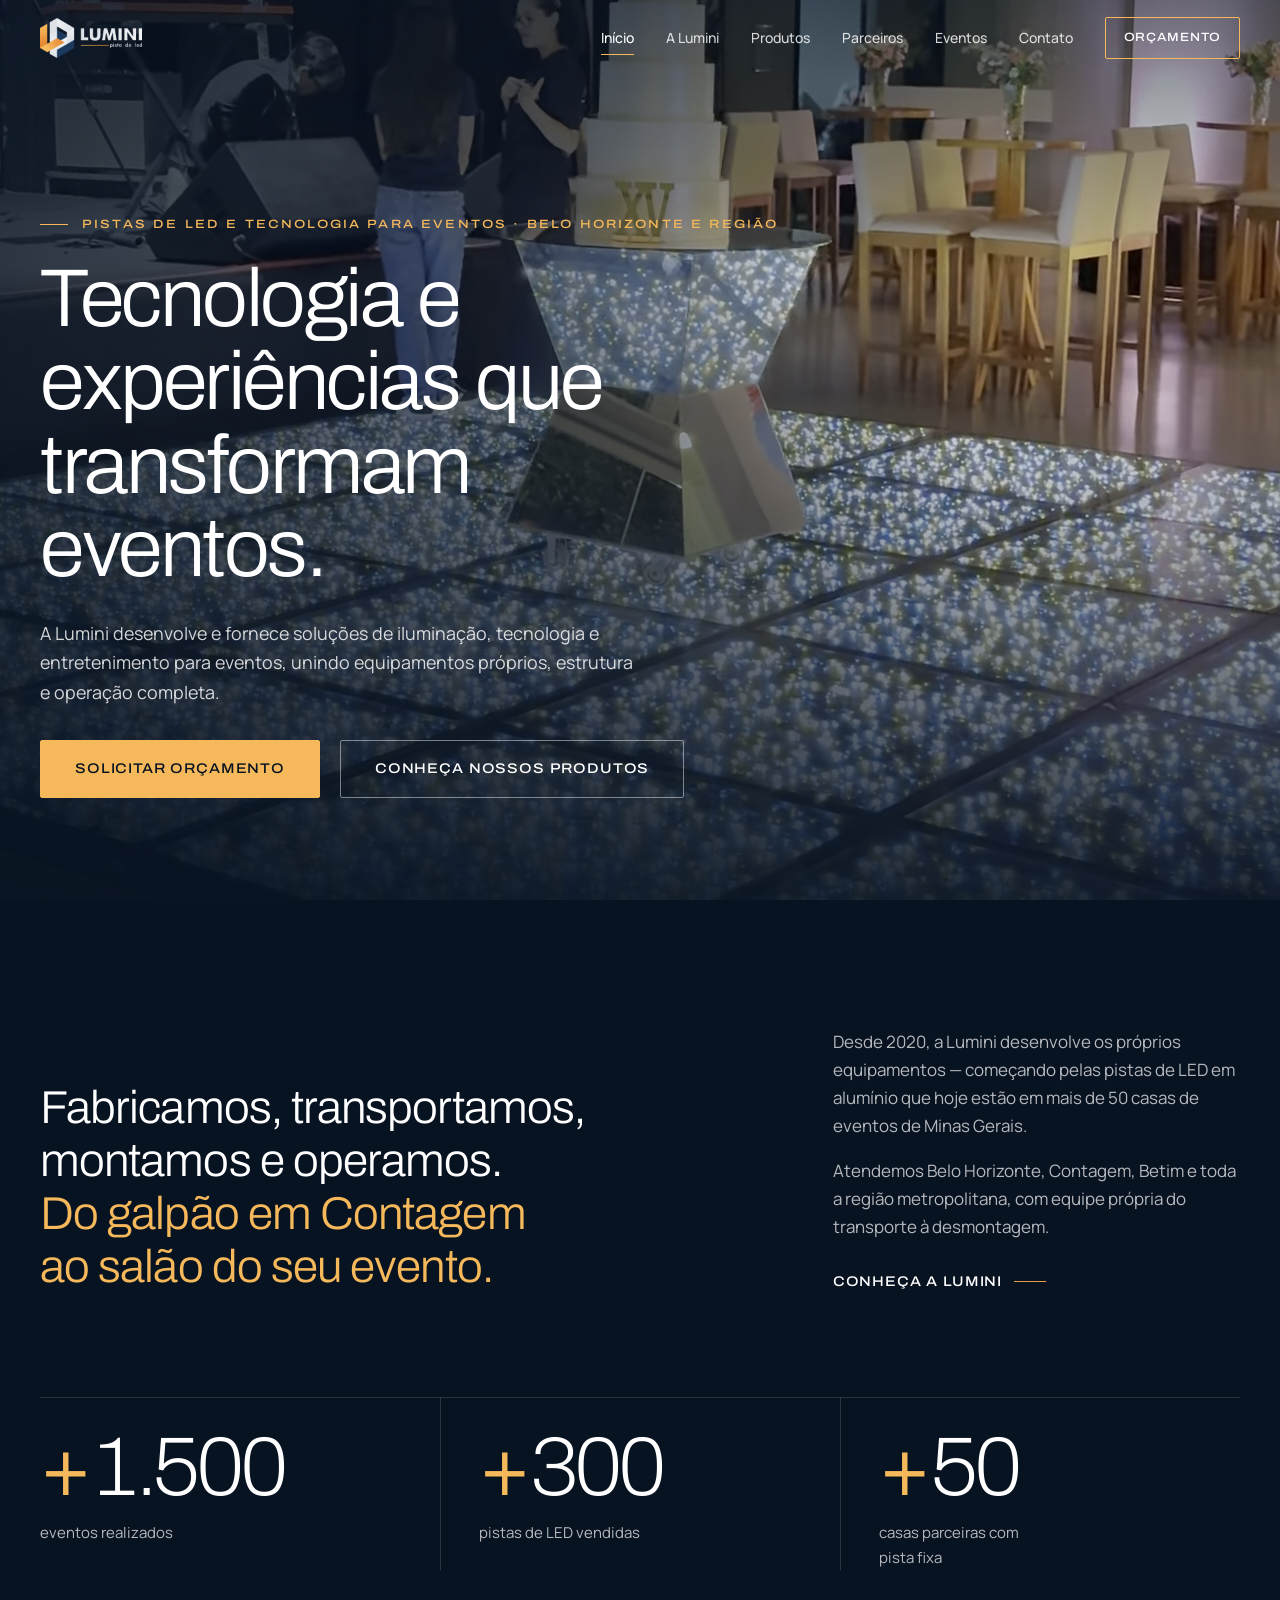
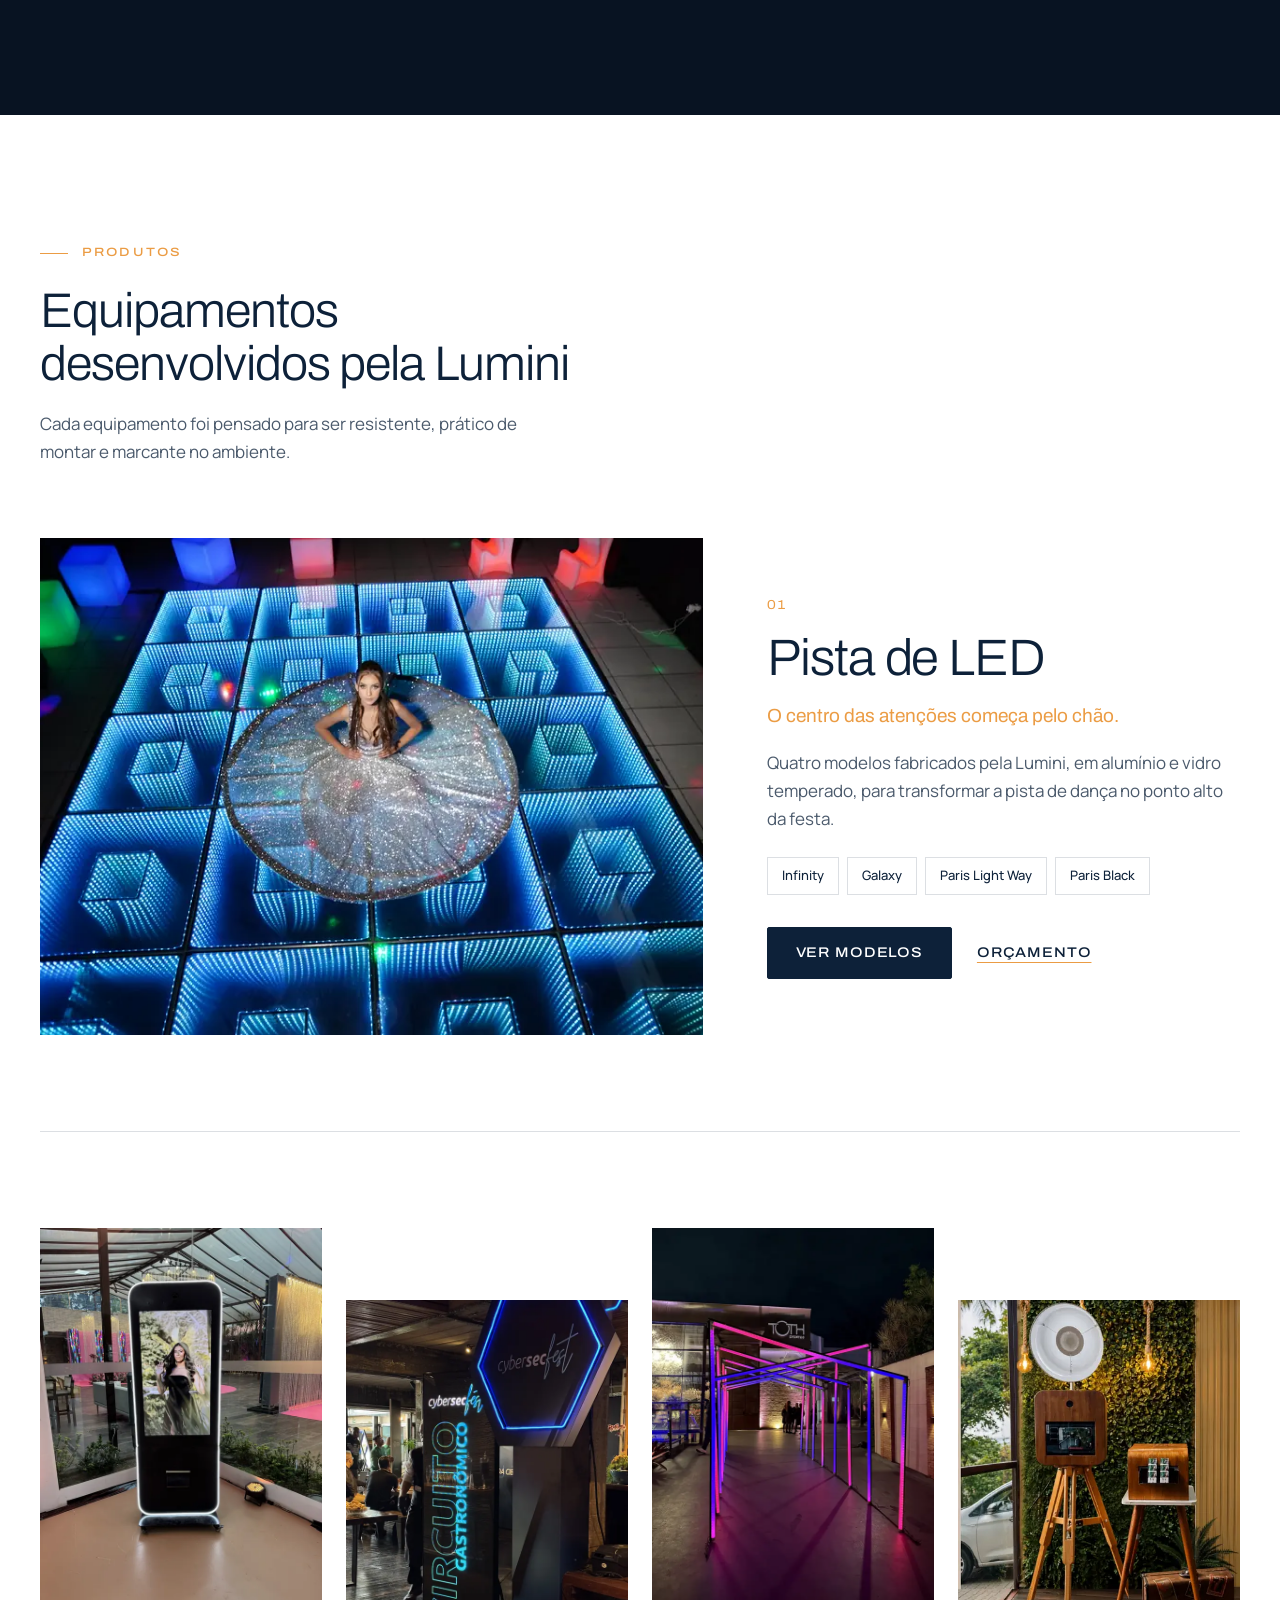
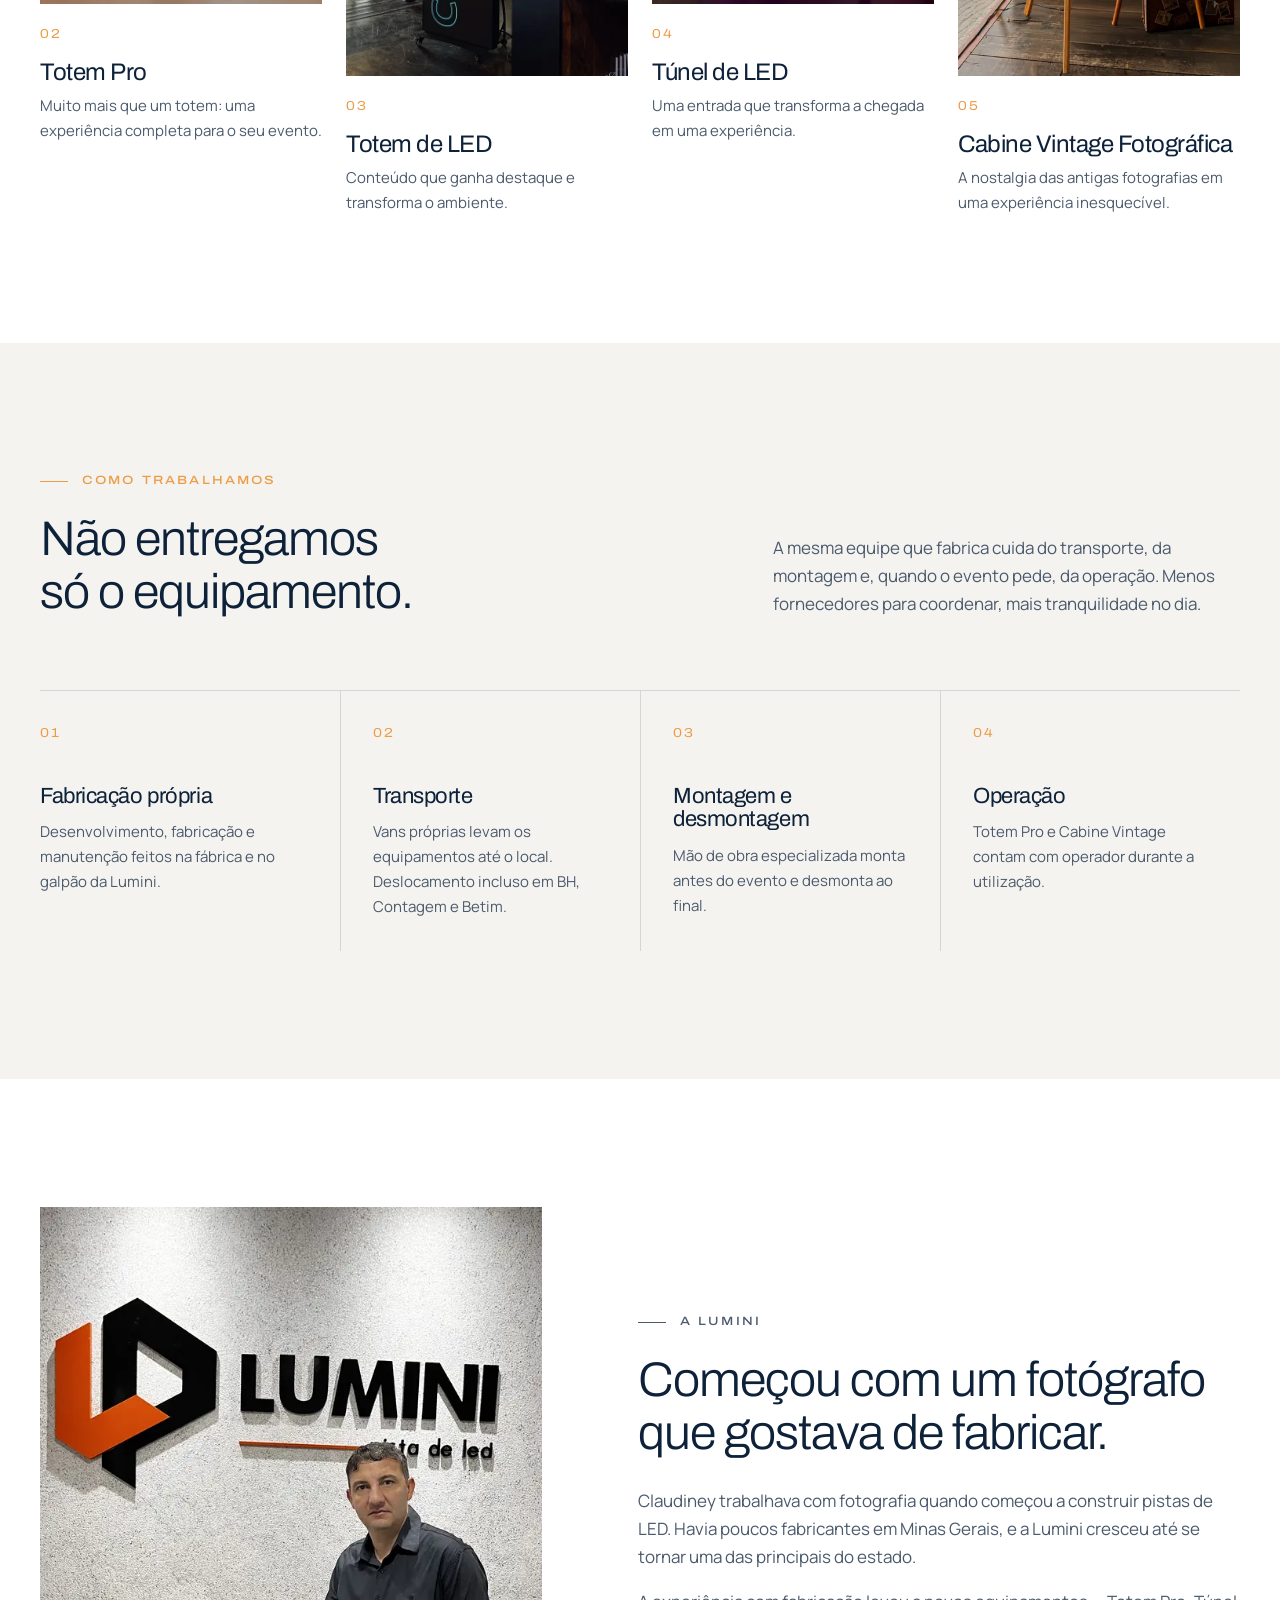
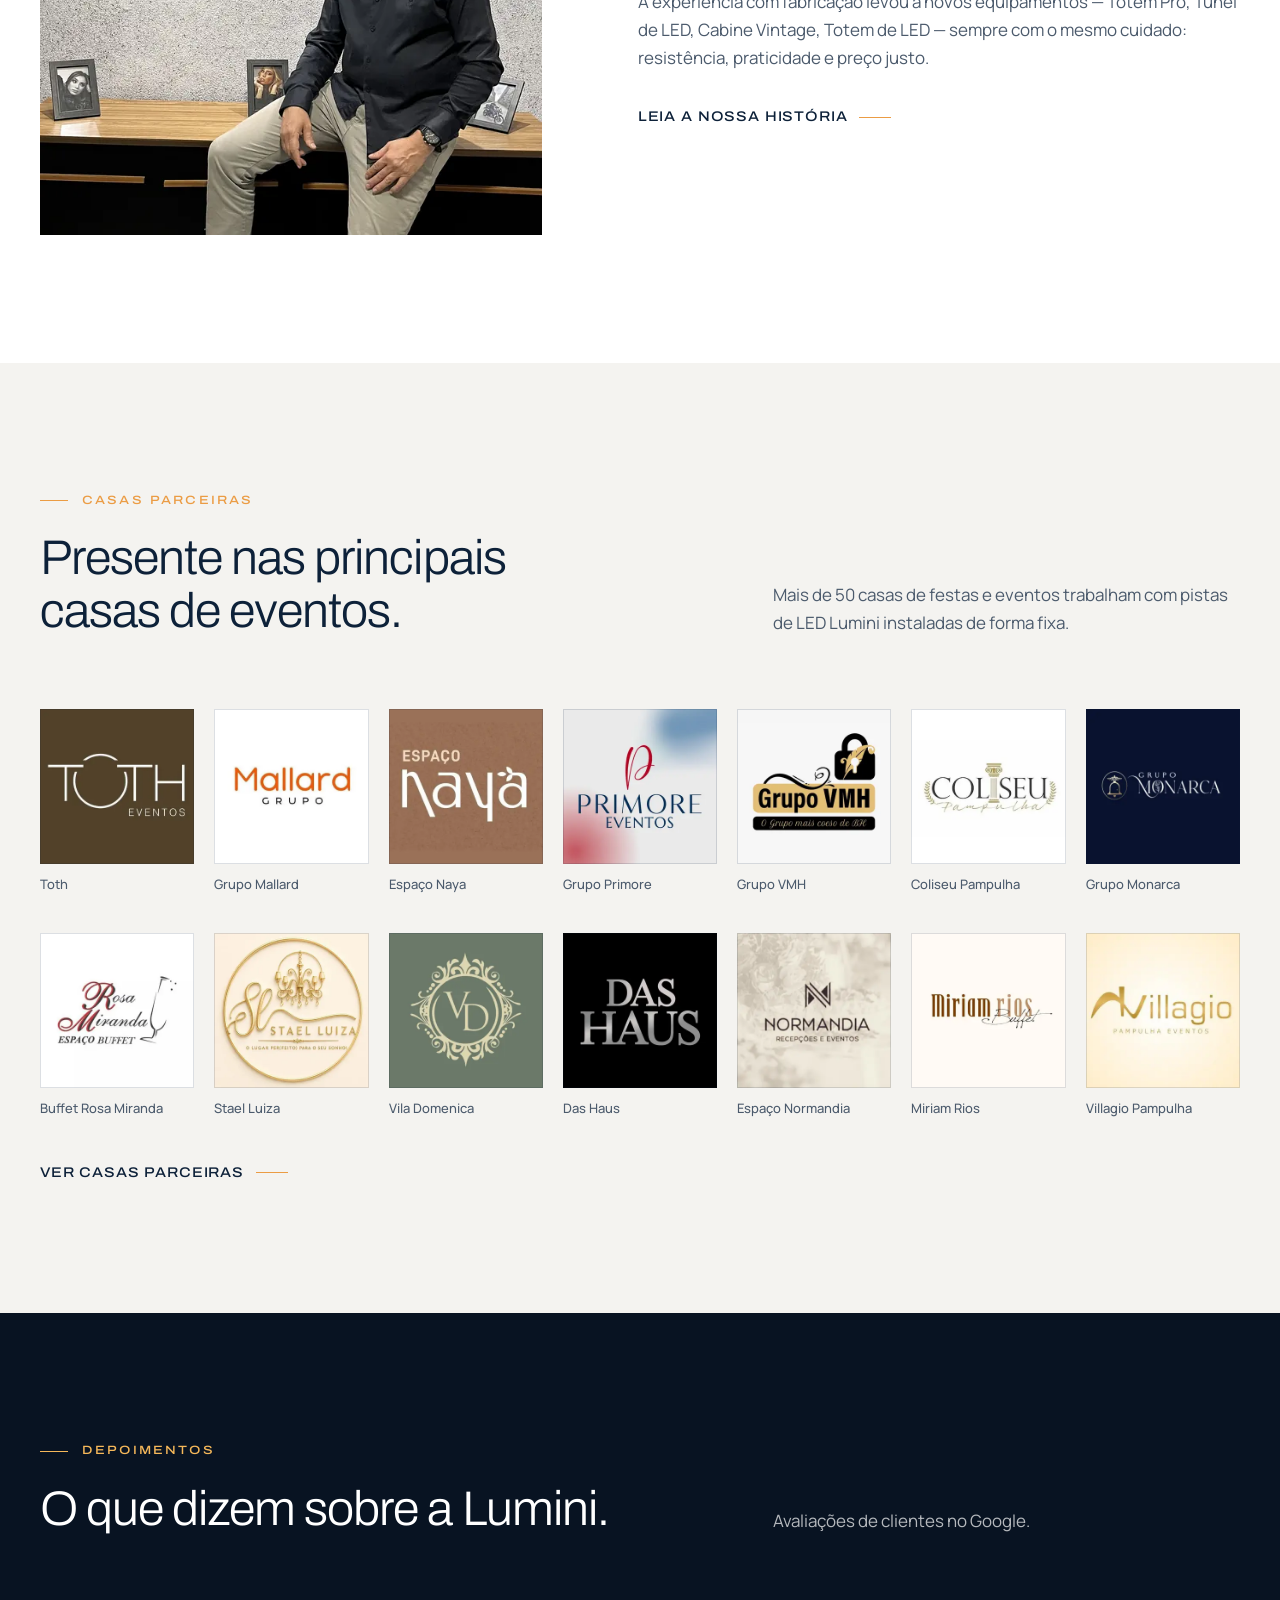
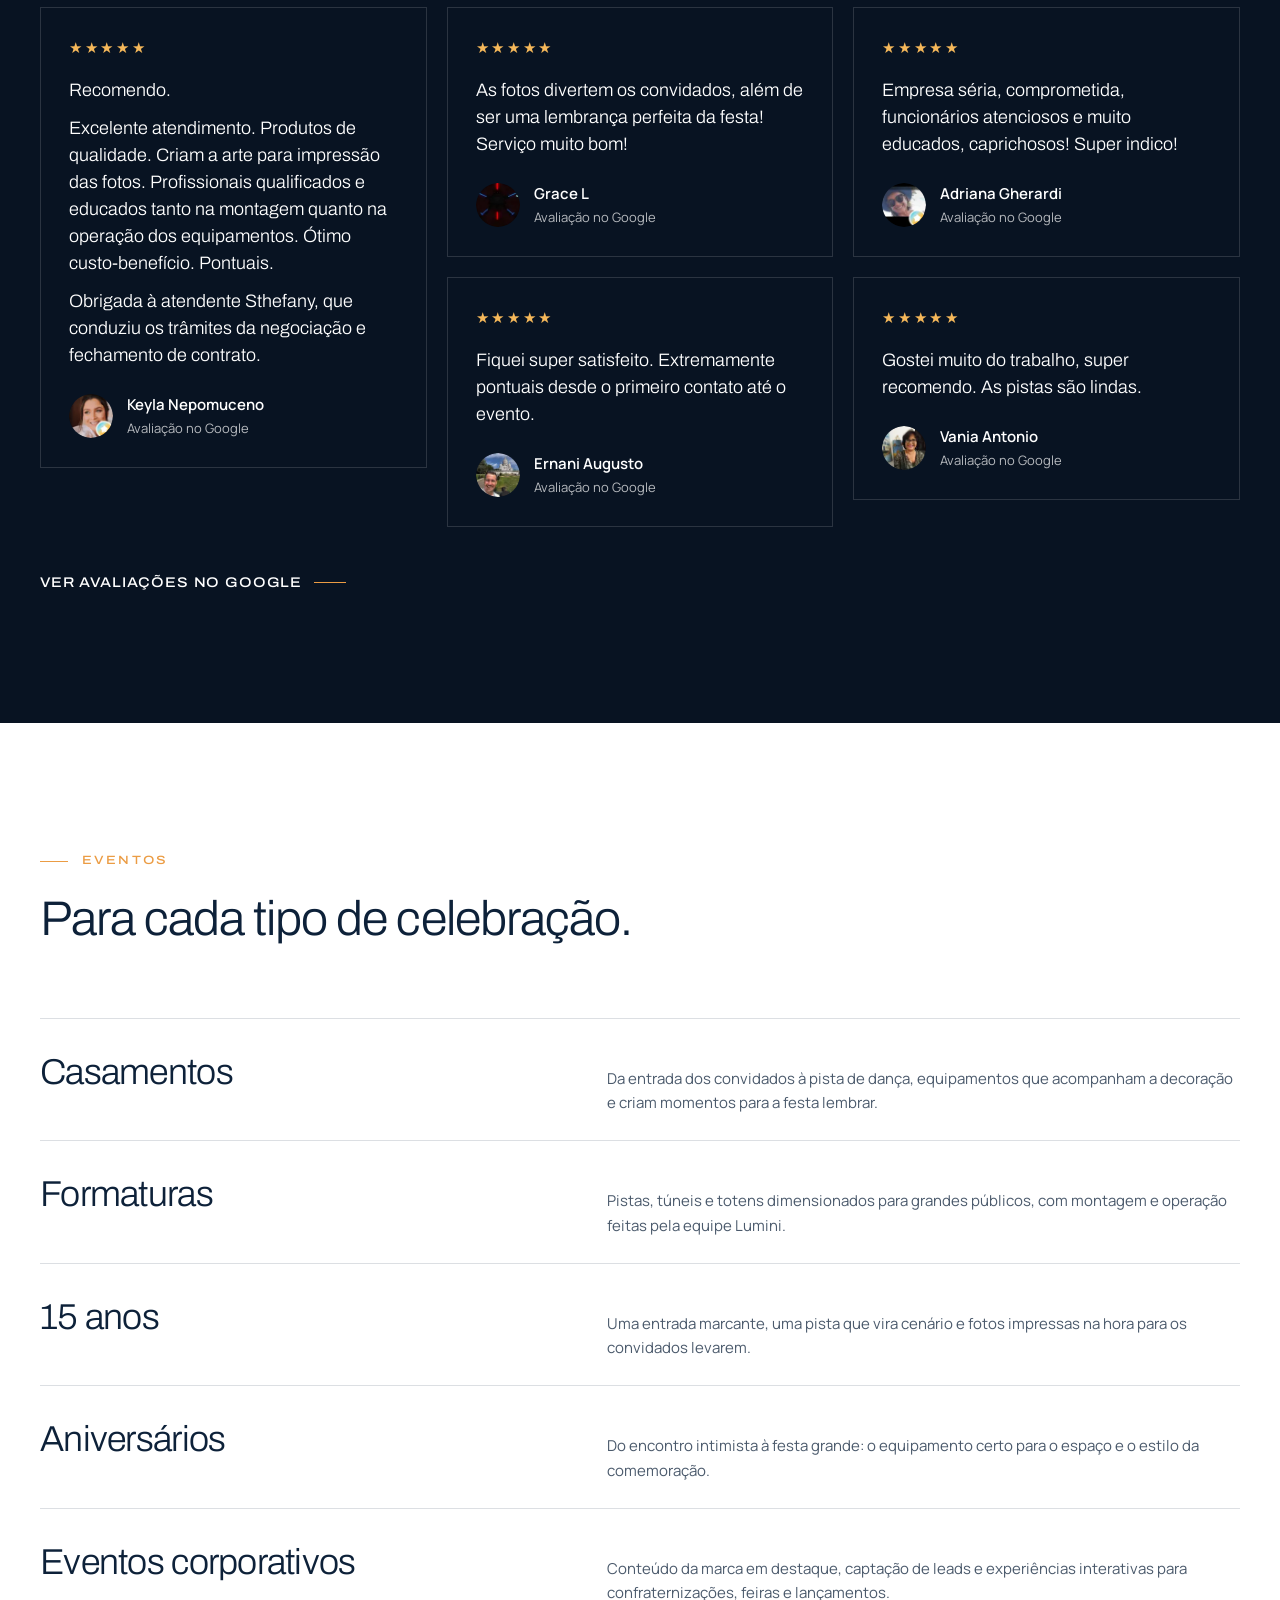
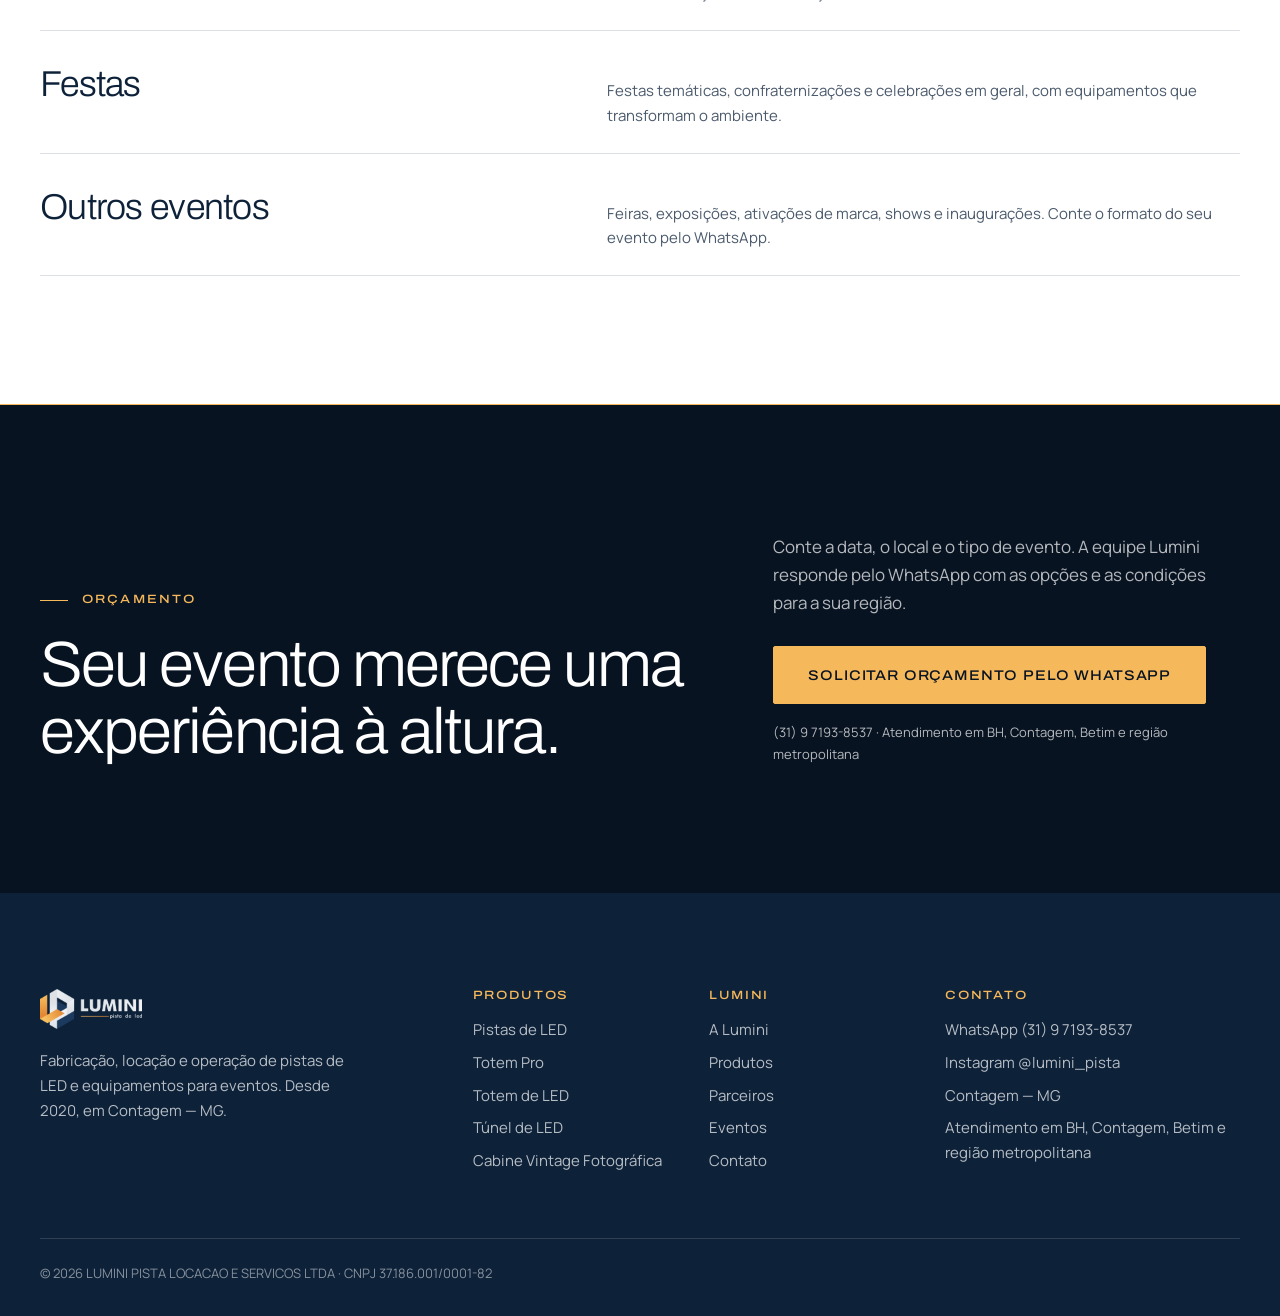
==== commit 94e382c0: "Home (celular): topo na altura do texto e vídeo aproximado na pista No celular o topo deixa de ocupa" ====
--- a/public/index.html
+++ b/public/index.html
@@ -24,7 +24,7 @@
 <link rel="preconnect" href="https://fonts.googleapis.com">
 <link rel="preconnect" href="https://fonts.gstatic.com" crossorigin>
 <link rel="stylesheet" href="https://fonts.googleapis.com/css2?family=Archivo:wdth,wght@100..125,300..700&family=Manrope:wght@400;500;600&display=swap">
-<link rel="stylesheet" href="assets/css/style.css?v=54d8f21b">
+<link rel="stylesheet" href="assets/css/style.css?v=9ba9f207">
 <script type="application/ld+json">{"@context":"https://schema.org","@type":"LocalBusiness","@id":"https://luminipista.com.br/#empresa","name":"Lumini Pista de LED","legalName":"LUMINI PISTA LOCACAO E SERVICOS LTDA","taxID":"37.186.001/0001-82","url":"https://luminipista.com.br/","telephone":"+55 31 97193-8537","foundingDate":"2020","image":"https://luminipista.com.br/assets/img/marca/og-lumini.jpg","logo":"https://luminipista.com.br/assets/img/marca/logo-lumini.png","description":"Fabricação, locação e operação de pistas de LED, Totem Pro, Totem de LED, Túnel de LED e Cabine Vintage Fotográfica para eventos em Belo Horizonte e região metropolitana.","address":{"@type":"PostalAddress","addressLocality":"Contagem","addressRegion":"MG","addressCountry":"BR"},"areaServed":[{"@type":"City","name":"Belo Horizonte"},{"@type":"City","name":"Contagem"},{"@type":"City","name":"Betim"},{"@type":"AdministrativeArea","name":"Região Metropolitana de Belo Horizonte"},{"@type":"State","name":"Minas Gerais"}],"sameAs":["https://www.instagram.com/lumini_pista/"]}</script>
 <script type="application/ld+json">{"@context":"https://schema.org","@type":"WebSite","name":"Lumini Pista de LED","url":"https://luminipista.com.br/","inLanguage":"pt-BR"}</script>
 <script async src="https://www.googletagmanager.com/gtag/js?id=AW-11218835567"></script>
@@ -300,7 +300,7 @@
   <a class="btn btn--gold btn--block" href="https://wa.me/5531971938537?text=Ol%C3%A1!%20Vim%20do%20site%20e%20gostaria%20de%20solicitar%20um%20or%C3%A7amento%20para%20meu%20evento." target="_blank" rel="noopener" data-wa data-product="geral" data-product-name="Orçamento geral" data-placement="sticky_mobile">Solicitar orçamento pelo WhatsApp</a>
 </div>
 <script>window.LUMINI={"whatsapp":"5531971938537","metaPixelId":"2143955416549744","googleAds":{"id":"AW-11218835567","label":"PY6MCN3Kj40dEO-wx-Up","sendTo":"AW-11218835567/PY6MCN3Kj40dEO-wx-Up"},"ga4":null,"gtm":null};</script>
-<script src="assets/js/tracking.js?v=54d8f21b" defer></script>
-<script src="assets/js/main.js?v=54d8f21b" defer></script>
+<script src="assets/js/tracking.js?v=9ba9f207" defer></script>
+<script src="assets/js/main.js?v=9ba9f207" defer></script>
 </body>
 </html>
--- a/public/assets/css/style.css
+++ b/public/assets/css/style.css
@@ -588,6 +588,19 @@
 .hero__media::after {
   display: none;
 }
+@media (max-width: 899px) {
+  /* celular: topo do tamanho do conteúdo e vídeo aproximado na pista */
+  .hero {
+    min-height: 0;
+    padding: calc(var(--header-h) + 36px) 0 40px;
+  }
+  .hero__media img,
+  .hero__media .media__video {
+    object-position: 50% 82%;
+    transform: scale(1.22);
+    transform-origin: 50% 82%;
+  }
+}
 .hero::after {
   /* escurecimento só para legibilidade do texto sobre a foto */
   content: '';
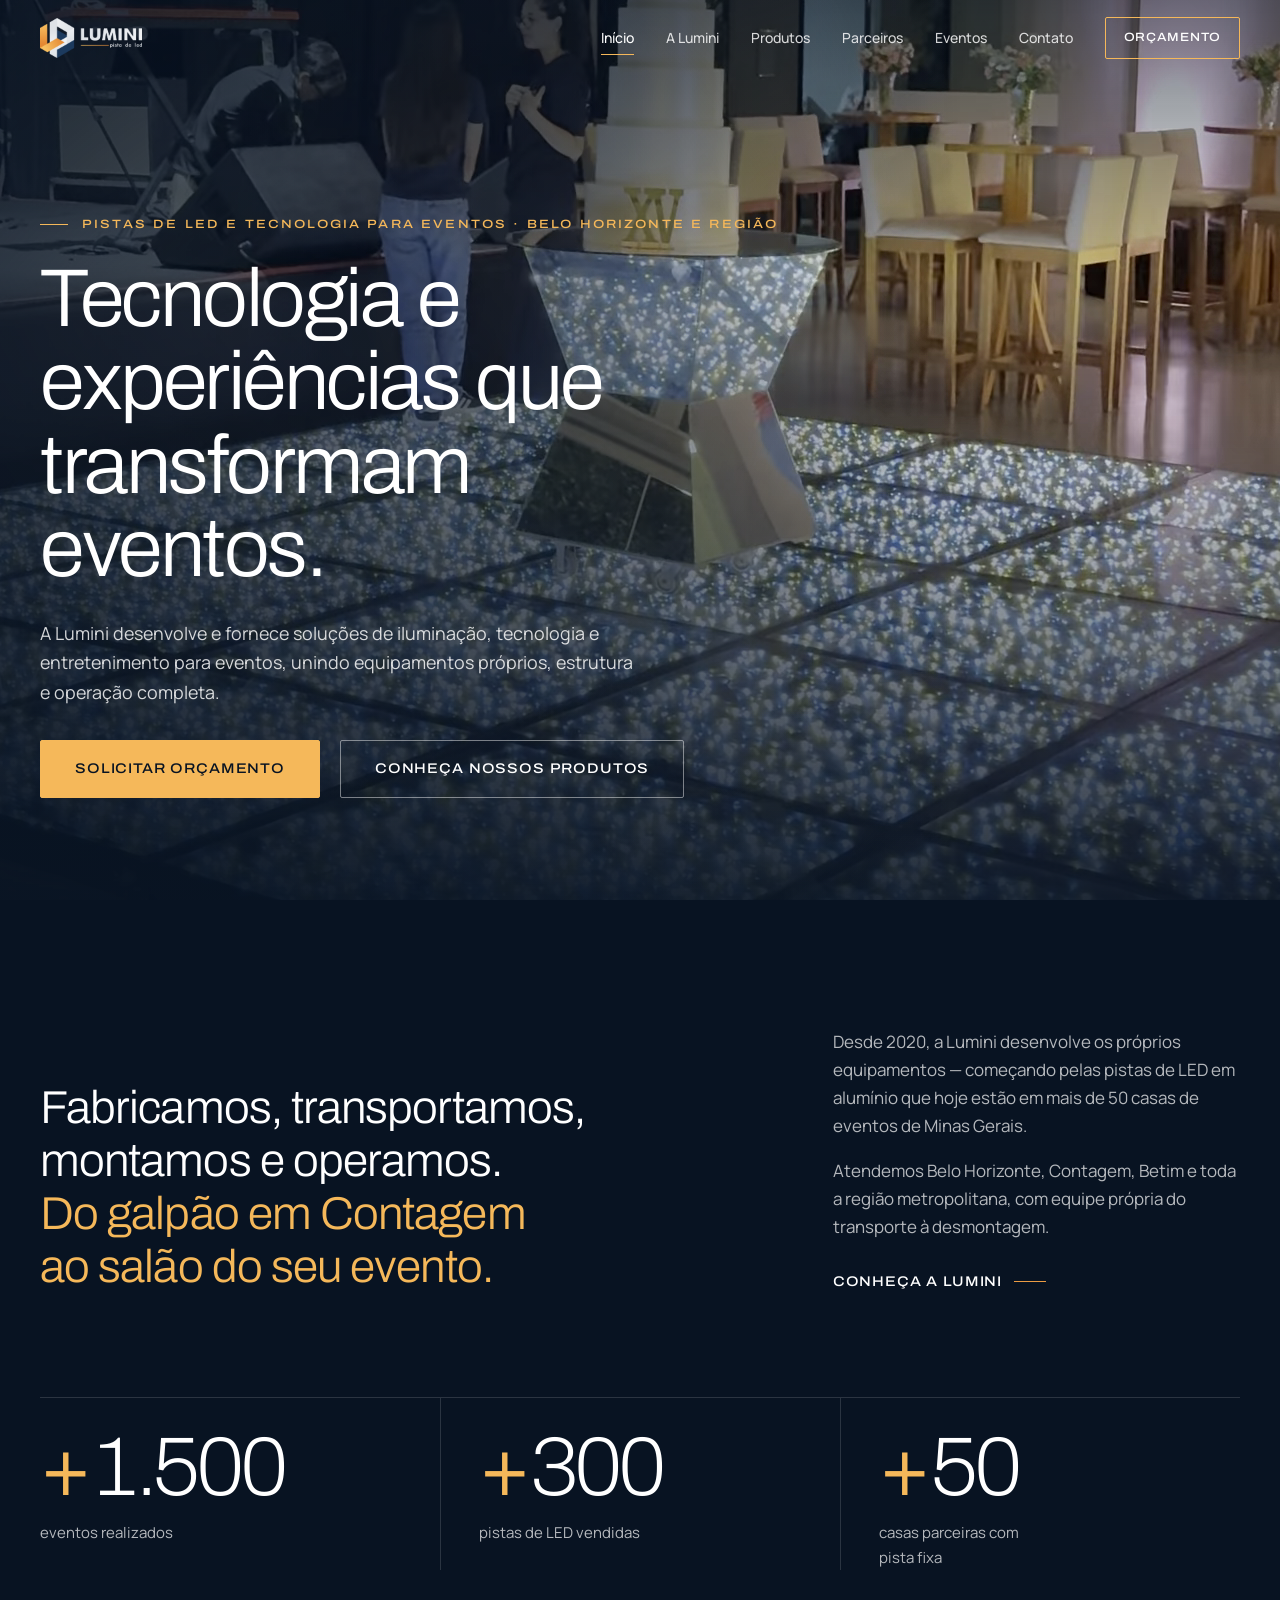
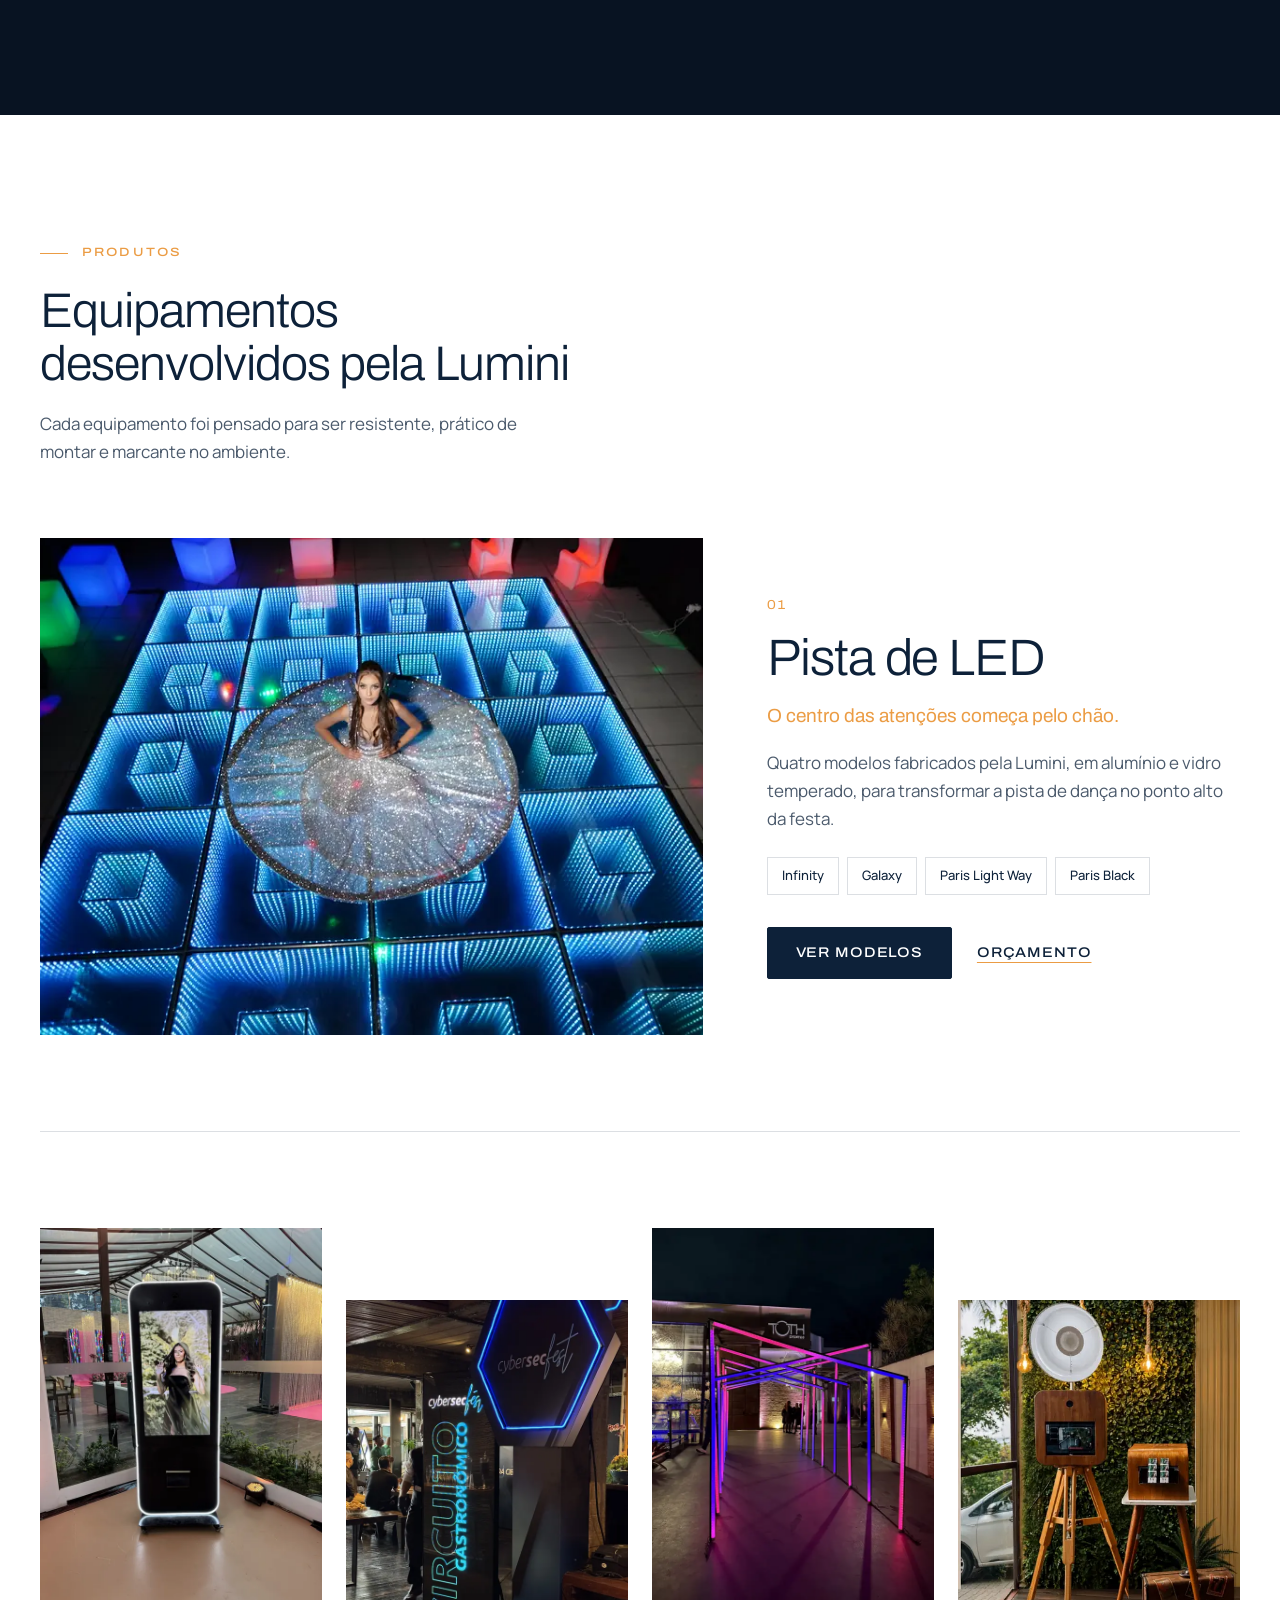
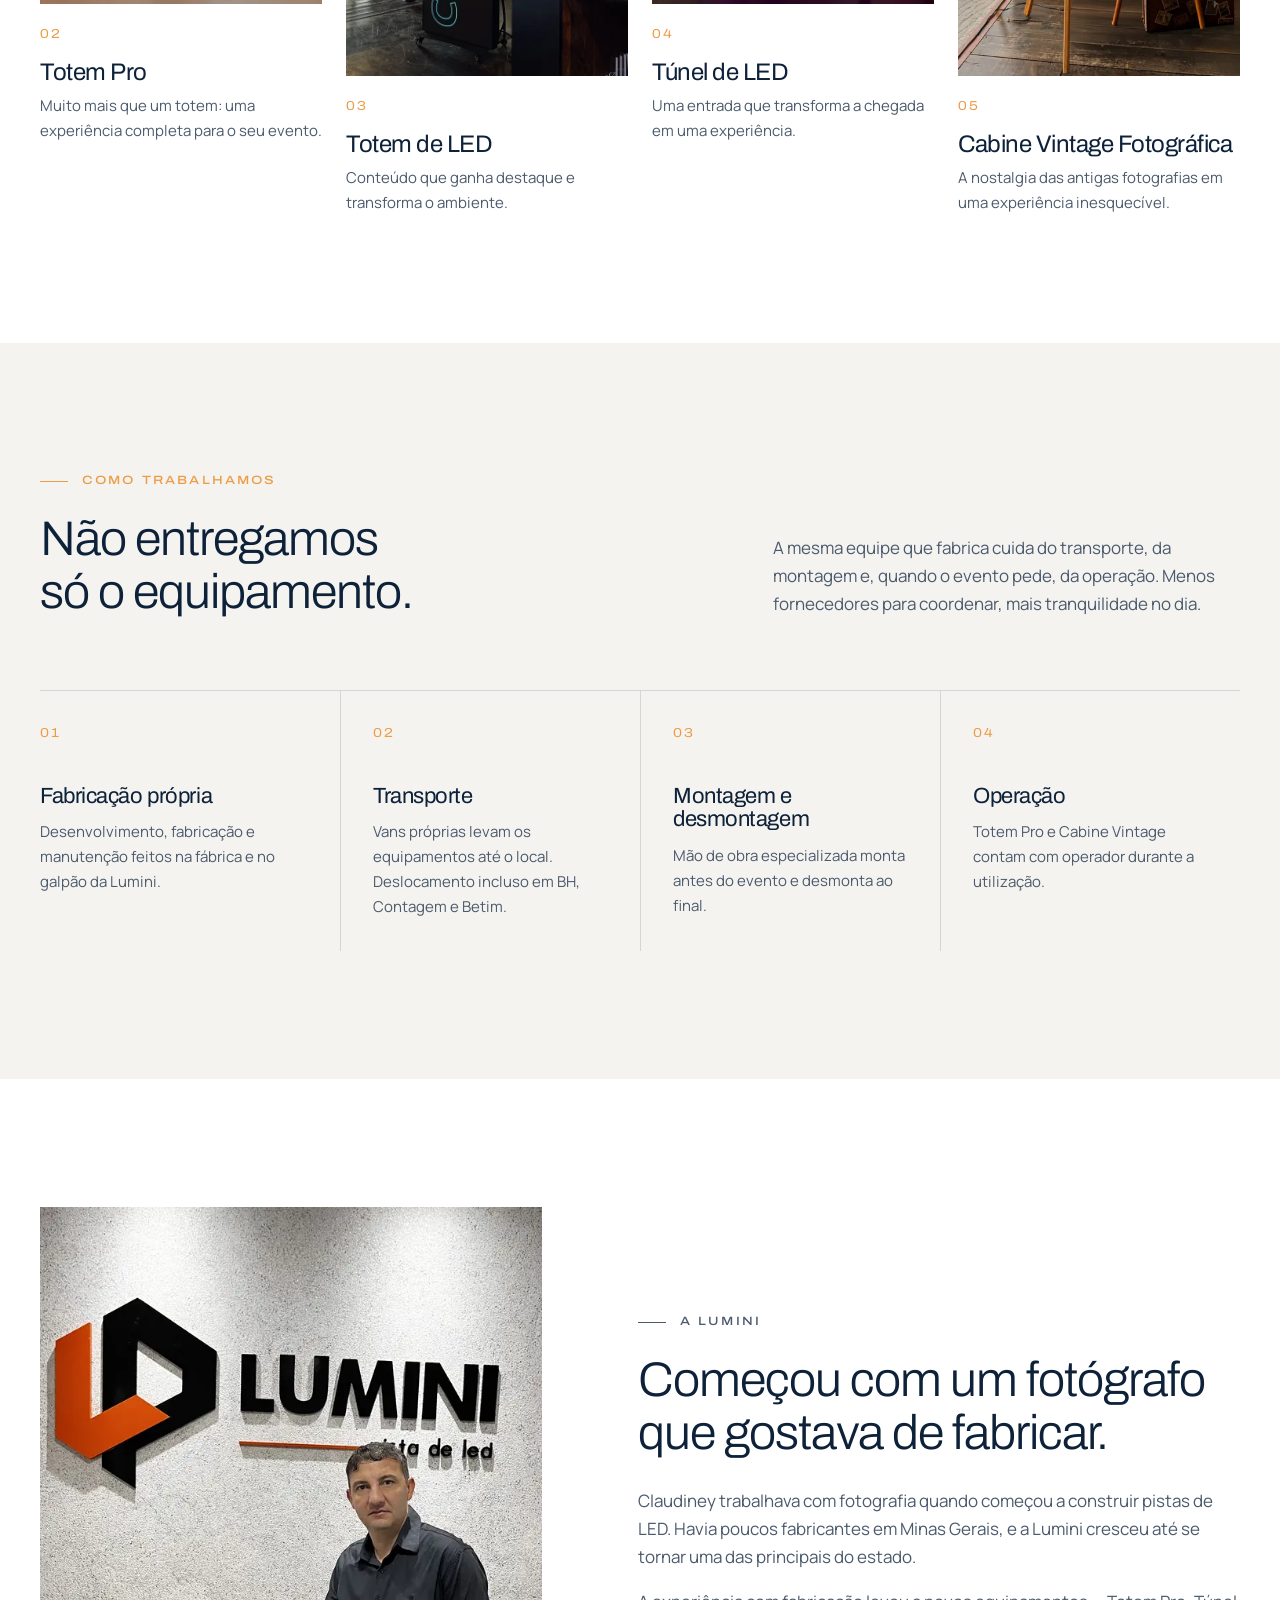
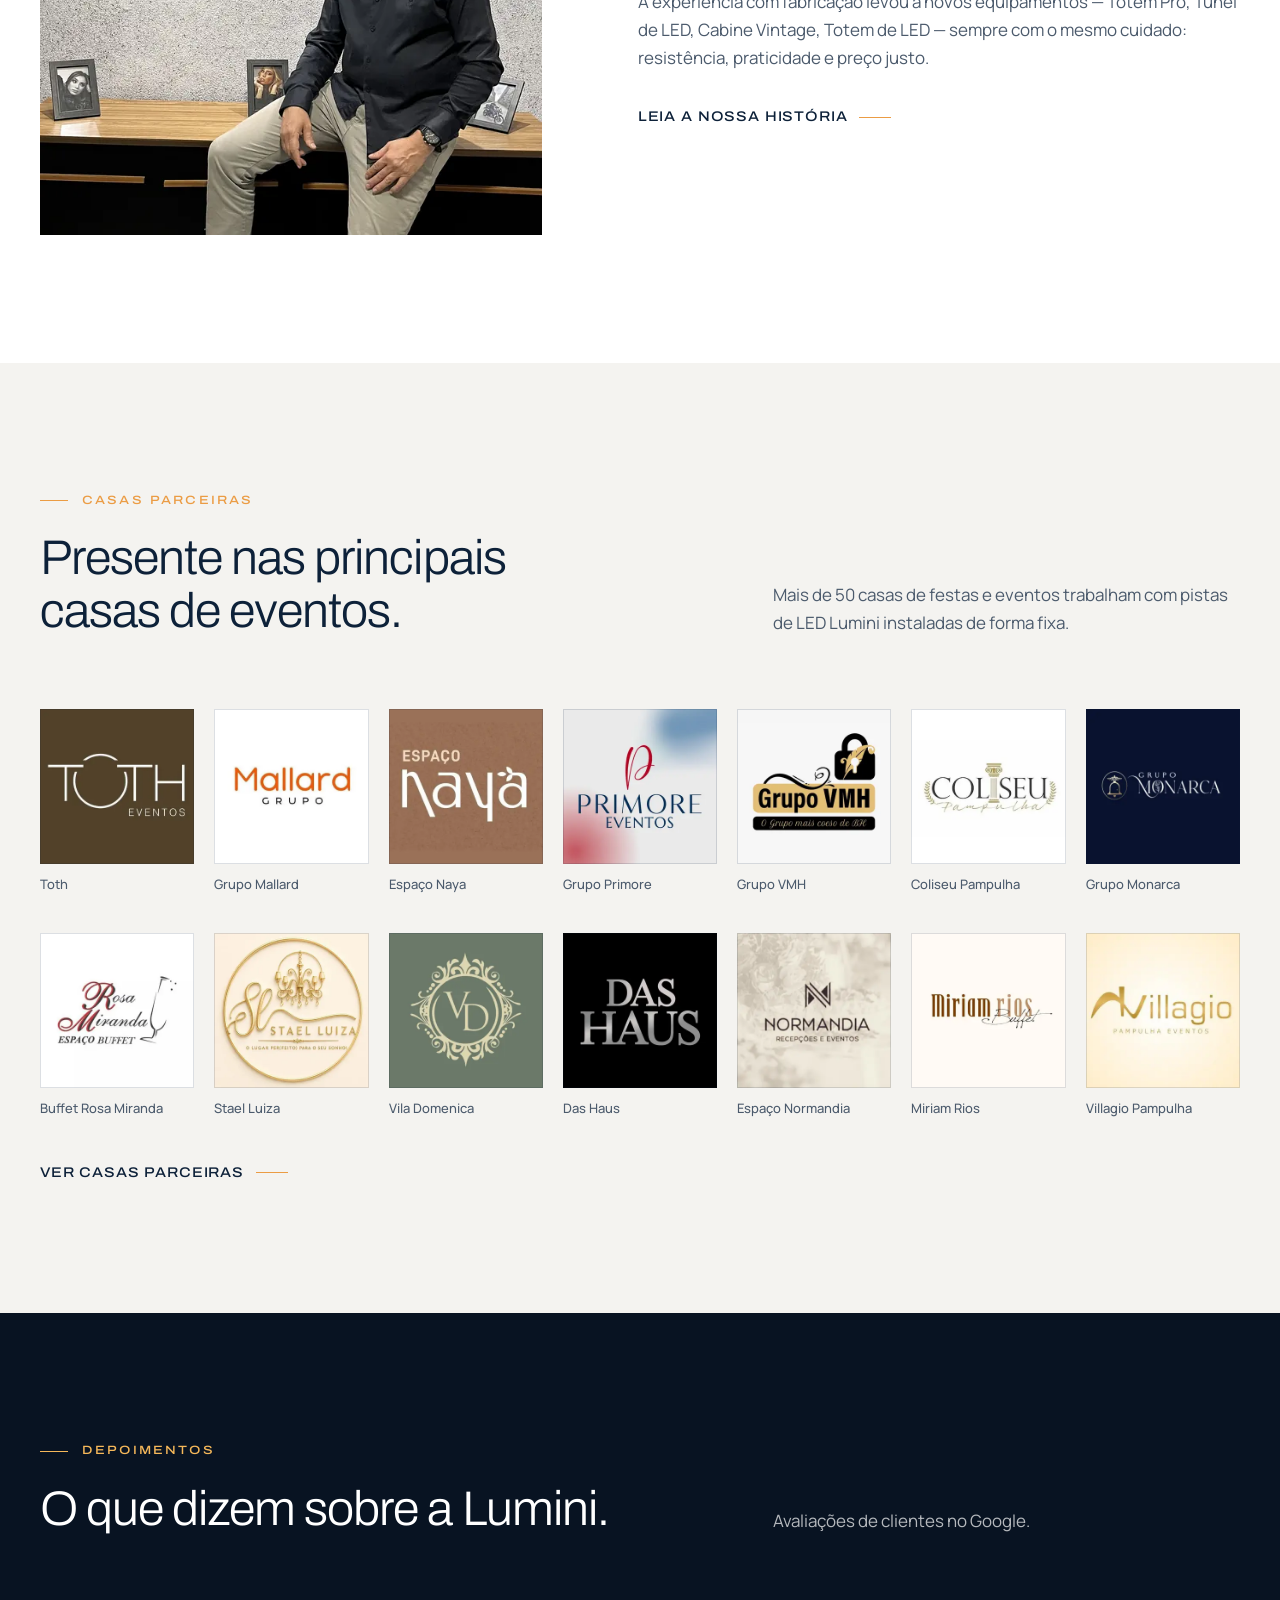
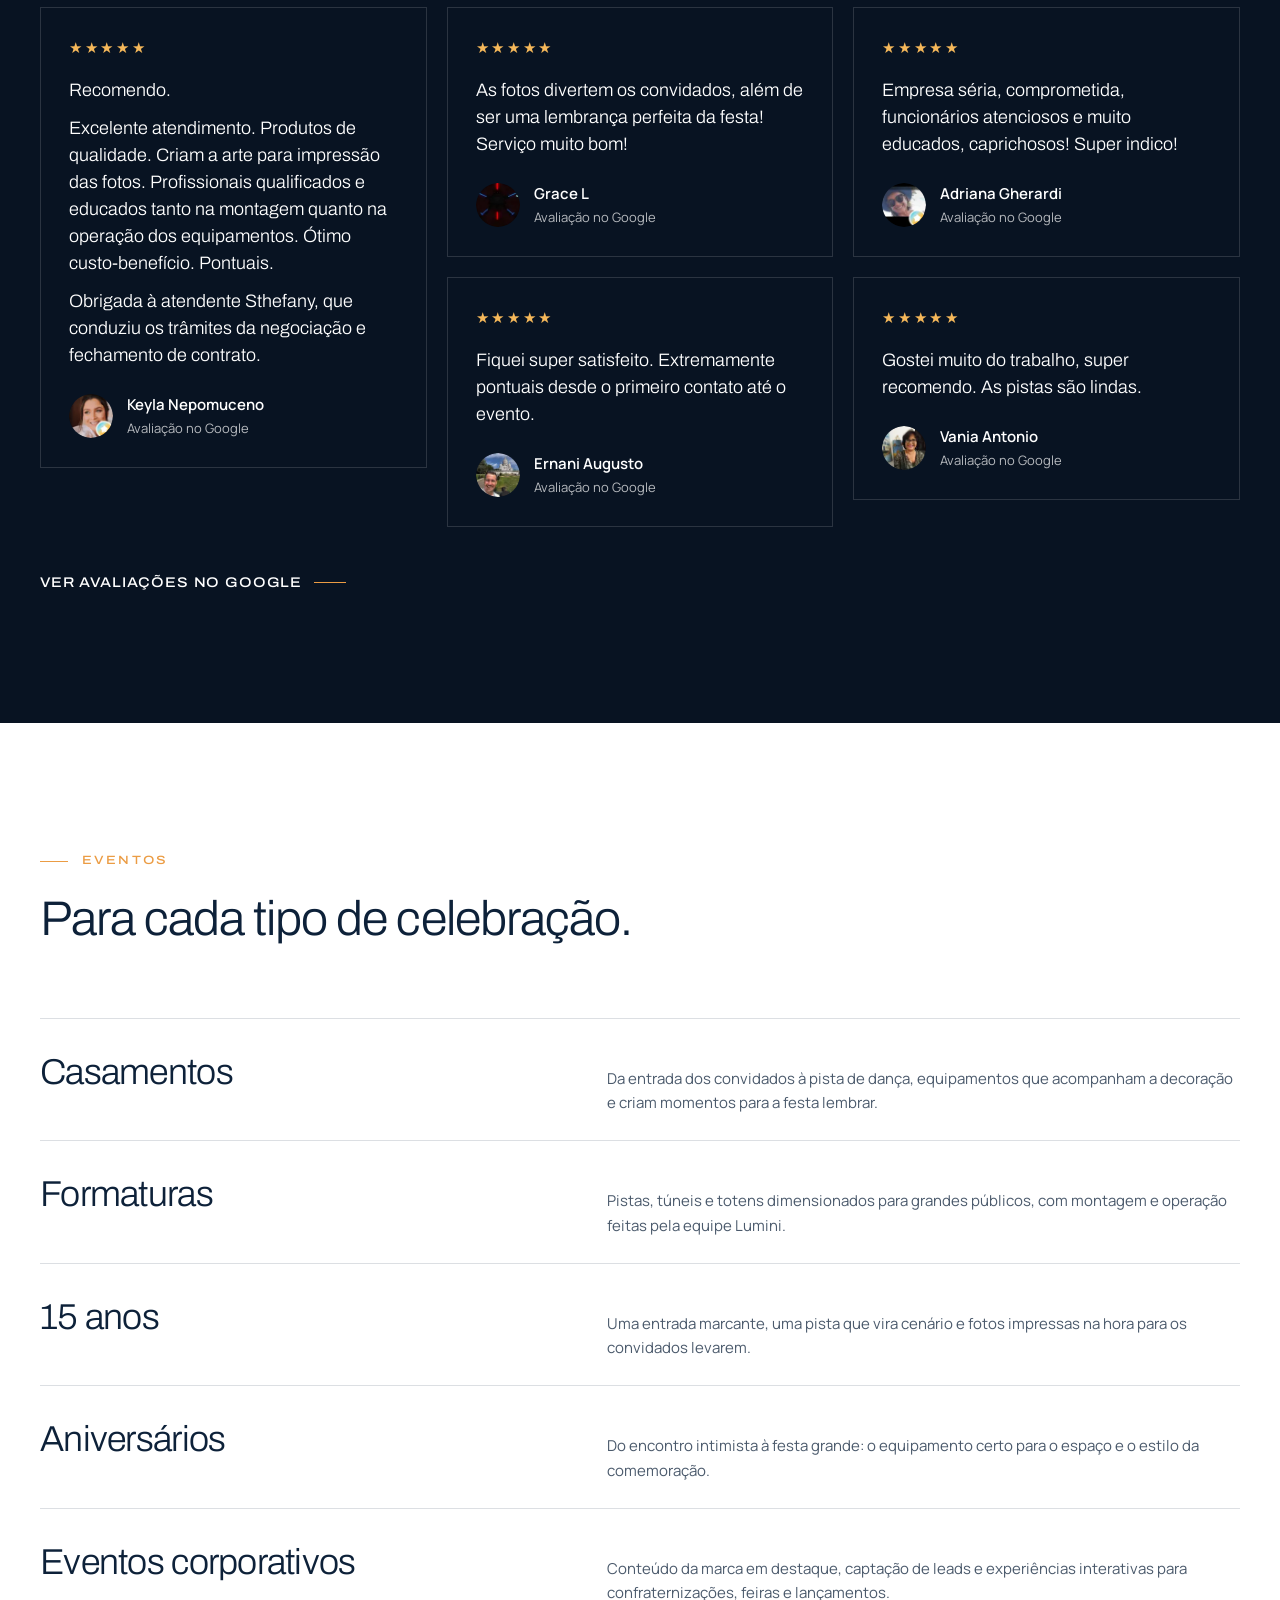
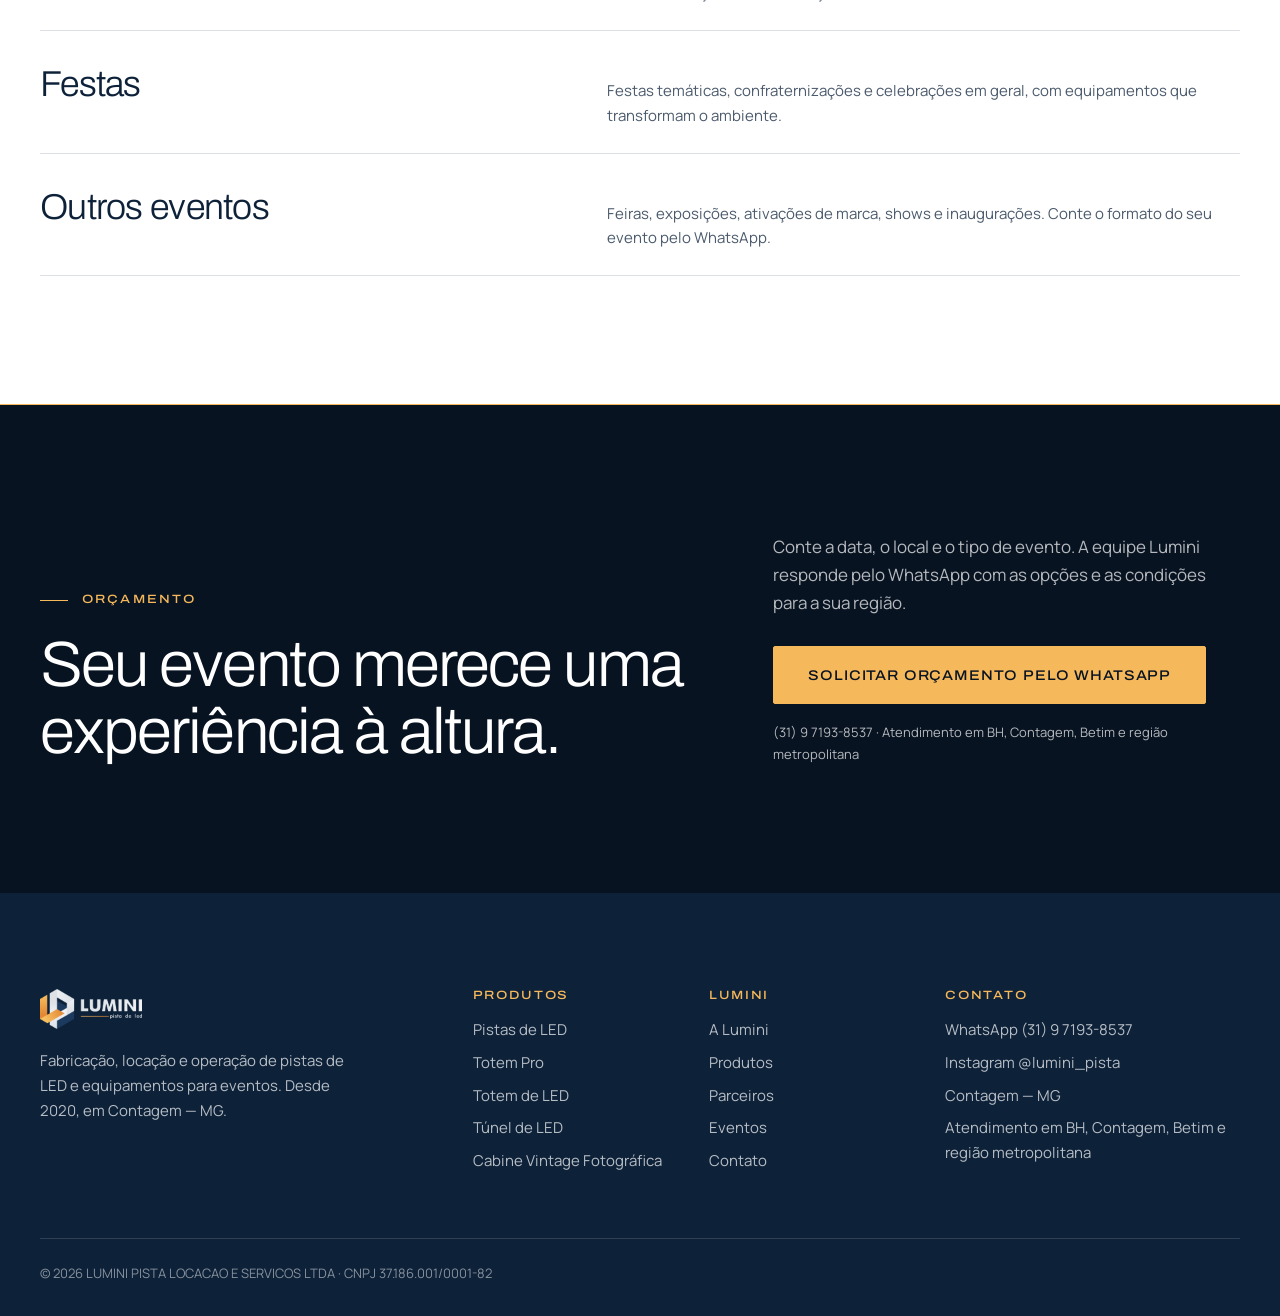
==== commit 270cbb15: "Pop-up de orçamento antes do WhatsApp, com Lead no envio - Botões de orçamento abrem um pop-up com e" ====
--- a/public/index.html
+++ b/public/index.html
@@ -24,7 +24,7 @@
 <link rel="preconnect" href="https://fonts.googleapis.com">
 <link rel="preconnect" href="https://fonts.gstatic.com" crossorigin>
 <link rel="stylesheet" href="https://fonts.googleapis.com/css2?family=Archivo:wdth,wght@100..125,300..700&family=Manrope:wght@400;500;600&display=swap">
-<link rel="stylesheet" href="assets/css/style.css?v=9ba9f207">
+<link rel="stylesheet" href="assets/css/style.css?v=cb93e5e2">
 <script type="application/ld+json">{"@context":"https://schema.org","@type":"LocalBusiness","@id":"https://luminipista.com.br/#empresa","name":"Lumini Pista de LED","legalName":"LUMINI PISTA LOCACAO E SERVICOS LTDA","taxID":"37.186.001/0001-82","url":"https://luminipista.com.br/","telephone":"+55 31 97193-8537","foundingDate":"2020","image":"https://luminipista.com.br/assets/img/marca/og-lumini.jpg","logo":"https://luminipista.com.br/assets/img/marca/logo-lumini.png","description":"Fabricação, locação e operação de pistas de LED, Totem Pro, Totem de LED, Túnel de LED e Cabine Vintage Fotográfica para eventos em Belo Horizonte e região metropolitana.","address":{"@type":"PostalAddress","addressLocality":"Contagem","addressRegion":"MG","addressCountry":"BR"},"areaServed":[{"@type":"City","name":"Belo Horizonte"},{"@type":"City","name":"Contagem"},{"@type":"City","name":"Betim"},{"@type":"AdministrativeArea","name":"Região Metropolitana de Belo Horizonte"},{"@type":"State","name":"Minas Gerais"}],"sameAs":["https://www.instagram.com/lumini_pista/"]}</script>
 <script type="application/ld+json">{"@context":"https://schema.org","@type":"WebSite","name":"Lumini Pista de LED","url":"https://luminipista.com.br/","inLanguage":"pt-BR"}</script>
 <script async src="https://www.googletagmanager.com/gtag/js?id=AW-11218835567"></script>
@@ -284,7 +284,7 @@
       <div class="site-footer__col">
         <h2 class="site-footer__title">Contato</h2>
         <ul>
-          <li><a href="https://wa.me/5531971938537?text=Ol%C3%A1!%20Vim%20do%20site%20e%20gostaria%20de%20solicitar%20um%20or%C3%A7amento%20para%20meu%20evento." target="_blank" rel="noopener" data-wa data-product="geral" data-product-name="Orçamento geral" data-placement="footer">WhatsApp (31) 9 7193-8537</a></li>
+          <li><a href="https://wa.me/5531971938537?text=Ol%C3%A1!%20Vim%20do%20site%20e%20gostaria%20de%20solicitar%20um%20or%C3%A7amento%20para%20meu%20evento." target="_blank" rel="noopener" data-wa data-product="geral" data-product-name="Orçamento geral" data-placement="footer" data-direct>WhatsApp (31) 9 7193-8537</a></li>
           <li><a href="https://www.instagram.com/lumini_pista/" target="_blank" rel="noopener">Instagram @lumini_pista</a></li>
           <li>Contagem — MG</li>
           <li>Atendimento em BH, Contagem, Betim e região metropolitana</li>
@@ -296,11 +296,46 @@
     </div>
   </div>
 </footer>
+
+<dialog class="quote-modal" data-quote-modal aria-labelledby="quote-modal-title">
+  <form class="quote-modal__form" data-quote-form data-placement="popup" method="dialog">
+    <button class="quote-modal__close" type="button" data-quote-close aria-label="Fechar">×</button>
+    <p class="eyebrow">Orçamento pelo WhatsApp</p>
+    <h2 id="quote-modal-title" class="quote-modal__title">Conte sobre o seu evento</h2>
+    <p class="quote-modal__lead">Preencha os dados e a mensagem já chega pronta no WhatsApp da Lumini.</p>
+    
+      <div class="field">
+        <label for="m-produto">Equipamento</label>
+        <select id="m-produto" name="produto">
+          <option value="" data-product="geral" data-name="Orçamento geral">Ainda não sei / mais de um</option>
+          <optgroup label="Pista de LED"><option value="de Pista de LED" data-product="pista_de_led" data-name="Pista de LED">Pista de LED — qualquer modelo</option><option value="de Pista de LED modelo Infinity" data-product="pista_de_led" data-variation="infinity" data-name="Pista de LED — Pista Infinity">Pista Infinity</option><option value="de Pista de LED modelo Galaxy" data-product="pista_de_led" data-variation="galaxy" data-name="Pista de LED — Pista Galaxy">Pista Galaxy</option><option value="de Pista de LED modelo Paris Light Way" data-product="pista_de_led" data-variation="paris_light_way" data-name="Pista de LED — Pista Paris Light Way">Pista Paris Light Way</option><option value="de Pista de LED modelo Paris Black" data-product="pista_de_led" data-variation="paris_black" data-name="Pista de LED — Pista Paris Black">Pista Paris Black</option></optgroup><option value="de Totem Pro" data-product="totem_pro" data-name="Totem Pro">Totem Pro</option><option value="de Totem de LED" data-product="totem_de_led" data-name="Totem de LED">Totem de LED</option><option value="de Túnel de LED" data-product="tunel_de_led" data-name="Túnel de LED">Túnel de LED</option><option value="da Cabine Vintage" data-product="cabine_vintage" data-name="Cabine Vintage Fotográfica">Cabine Vintage Fotográfica</option>
+        </select>
+      </div>
+      <div class="field">
+        <label for="m-evento">Tipo de evento</label>
+        <select id="m-evento" name="evento" required>
+          <option value="">Selecione</option>
+          <option>Casamentos</option><option>Formaturas</option><option>15 anos</option><option>Aniversários</option><option>Eventos corporativos</option><option>Festas</option><option>Outros eventos</option>
+        </select>
+      </div>
+      <div class="field-row">
+        <div class="field">
+          <label for="m-data">Data do evento</label>
+          <input id="m-data" name="data" type="date">
+        </div>
+        <div class="field">
+          <label for="m-local">Local do evento</label>
+          <input id="m-local" name="local" type="text" autocomplete="address-level2" placeholder="Espaço e cidade" required maxlength="120">
+        </div>
+      </div>
+    <button class="btn btn--gold btn--lg btn--block" type="submit">Enviar pelo WhatsApp</button>
+  </form>
+</dialog>
 <div class="sticky-cta" data-sticky-cta>
   <a class="btn btn--gold btn--block" href="https://wa.me/5531971938537?text=Ol%C3%A1!%20Vim%20do%20site%20e%20gostaria%20de%20solicitar%20um%20or%C3%A7amento%20para%20meu%20evento." target="_blank" rel="noopener" data-wa data-product="geral" data-product-name="Orçamento geral" data-placement="sticky_mobile">Solicitar orçamento pelo WhatsApp</a>
 </div>
 <script>window.LUMINI={"whatsapp":"5531971938537","metaPixelId":"2143955416549744","googleAds":{"id":"AW-11218835567","label":"PY6MCN3Kj40dEO-wx-Up","sendTo":"AW-11218835567/PY6MCN3Kj40dEO-wx-Up"},"ga4":null,"gtm":null};</script>
-<script src="assets/js/tracking.js?v=9ba9f207" defer></script>
-<script src="assets/js/main.js?v=9ba9f207" defer></script>
+<script src="assets/js/tracking.js?v=cb93e5e2" defer></script>
+<script src="assets/js/main.js?v=cb93e5e2" defer></script>
 </body>
 </html>
--- a/public/assets/css/style.css
+++ b/public/assets/css/style.css
@@ -2177,3 +2177,104 @@
   white-space: nowrap;
   border: 0;
 }
+
+/* ---------- Pop-up de orçamento ---------- */
+.quote-modal {
+  width: min(520px, calc(100% - 32px));
+  max-height: calc(100dvh - 32px);
+  padding: 0;
+  border: 0;
+  border-top: 2px solid var(--gold);
+  background: var(--white);
+  color: var(--ink);
+  overflow-y: auto;
+}
+.quote-modal::backdrop {
+  background: rgba(8, 19, 34, 0.72);
+}
+.quote-modal[open] {
+  animation: quote-in 0.25s var(--ease);
+}
+@keyframes quote-in {
+  from {
+    opacity: 0;
+    transform: translateY(12px);
+  }
+}
+.quote-modal__form {
+  position: relative;
+  padding: clamp(24px, 5vw, 40px);
+}
+.quote-modal__close {
+  position: absolute;
+  top: 10px;
+  right: 10px;
+  width: 44px;
+  height: 44px;
+  border: 0;
+  background: none;
+  color: var(--ink-soft);
+  font-size: 1.75rem;
+  line-height: 1;
+  cursor: pointer;
+}
+.quote-modal__close:hover {
+  color: var(--ink);
+}
+.quote-modal .eyebrow {
+  margin-bottom: 14px;
+}
+.quote-modal__title {
+  margin-bottom: 10px;
+  padding-right: 32px;
+  font-size: clamp(1.5rem, 4vw, 1.875rem);
+  font-weight: 300;
+}
+.quote-modal__lead {
+  margin-bottom: 24px;
+  font-size: 0.9375rem;
+  color: var(--ink-soft);
+}
+.quote-modal .btn {
+  margin-top: 8px;
+}
+.modal-open body {
+  overflow: hidden;
+}
+@media (max-width: 599px) {
+  /* celular: abre como painel inferior */
+  .quote-modal {
+    width: 100%;
+    max-width: none;
+    margin: auto 0 0;
+    max-height: 92dvh;
+  }
+  .quote-modal[open] {
+    animation-name: quote-up;
+  }
+  .quote-modal__form {
+    padding: 22px 20px calc(20px + env(safe-area-inset-bottom));
+  }
+  .quote-modal__lead {
+    margin-bottom: 16px;
+    font-size: 0.875rem;
+  }
+  .quote-modal .field {
+    gap: 6px;
+    margin-bottom: 12px;
+  }
+  .quote-modal .field select,
+  .quote-modal .field input {
+    min-height: 46px;
+  }
+  .quote-modal .field-row {
+    grid-template-columns: 1fr 1fr;
+    gap: 0 10px;
+  }
+  @keyframes quote-up {
+    from {
+      transform: translateY(40px);
+      opacity: 0;
+    }
+  }
+}
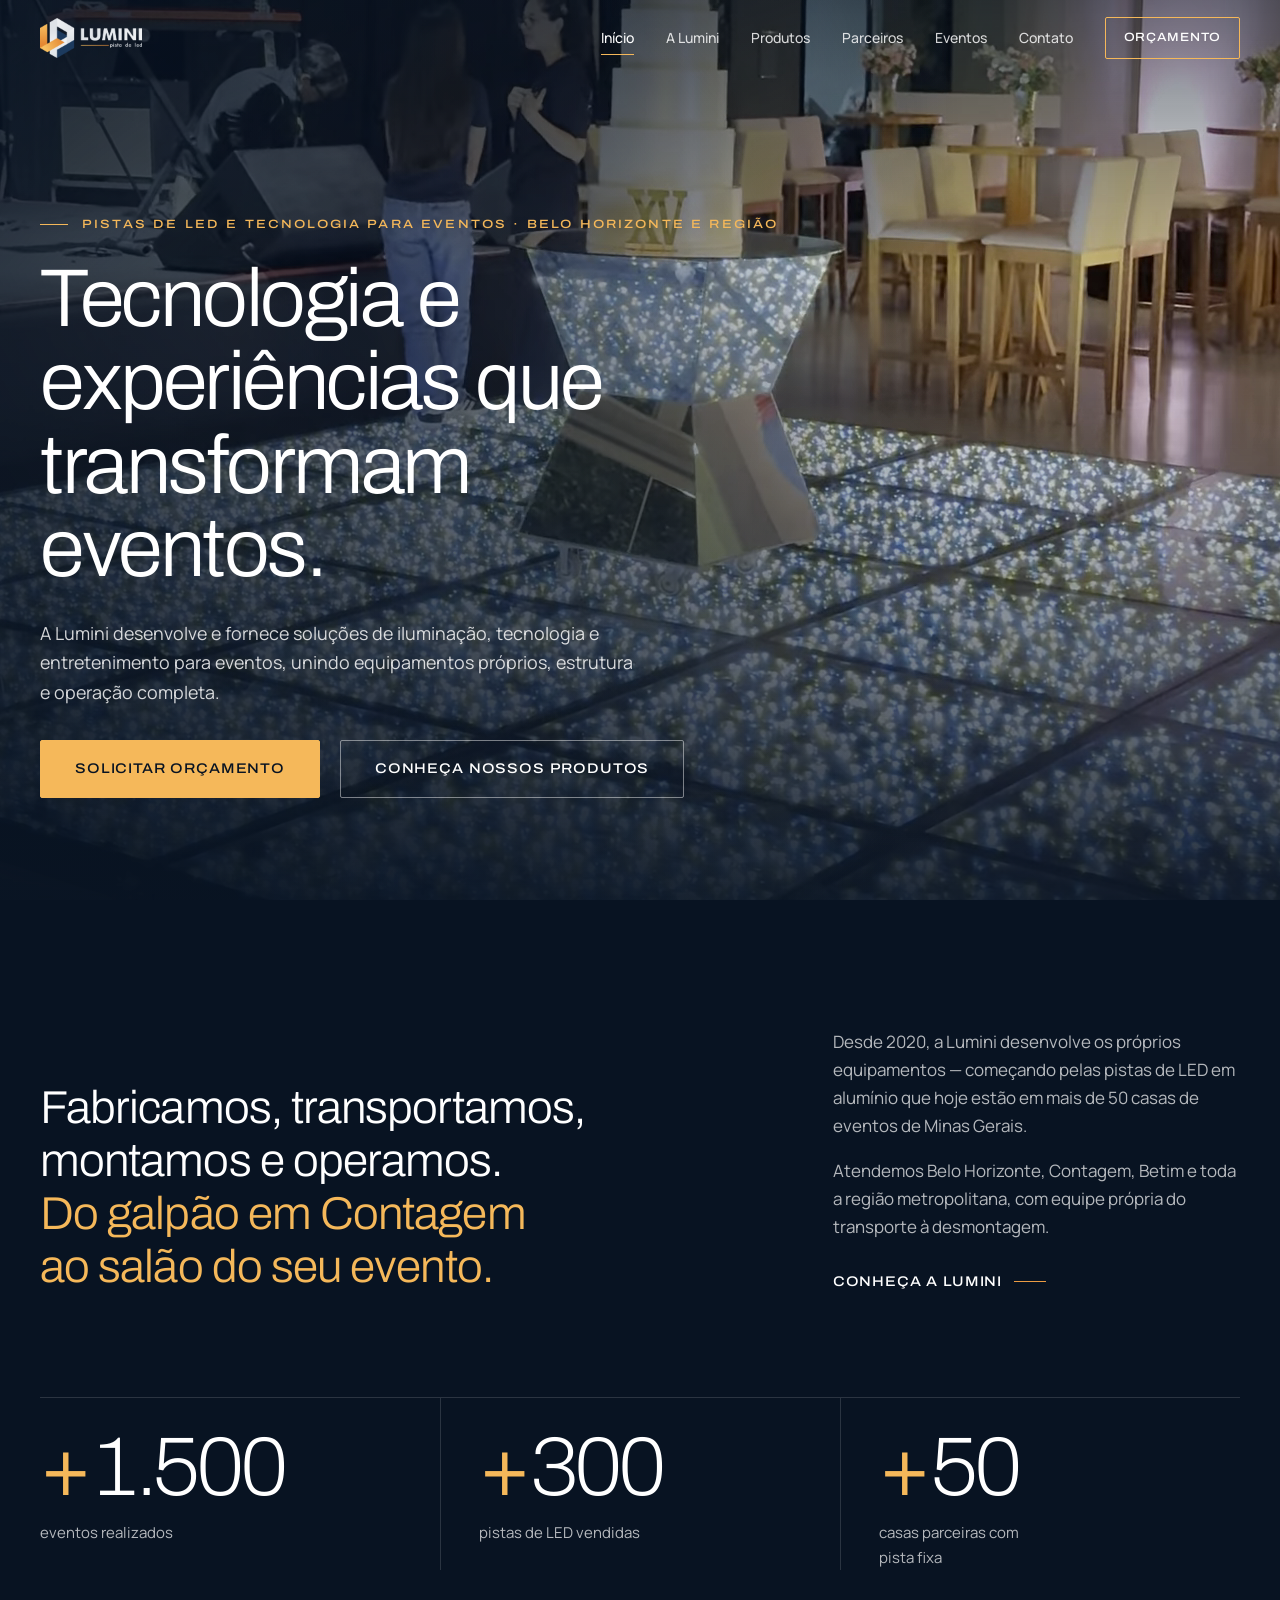
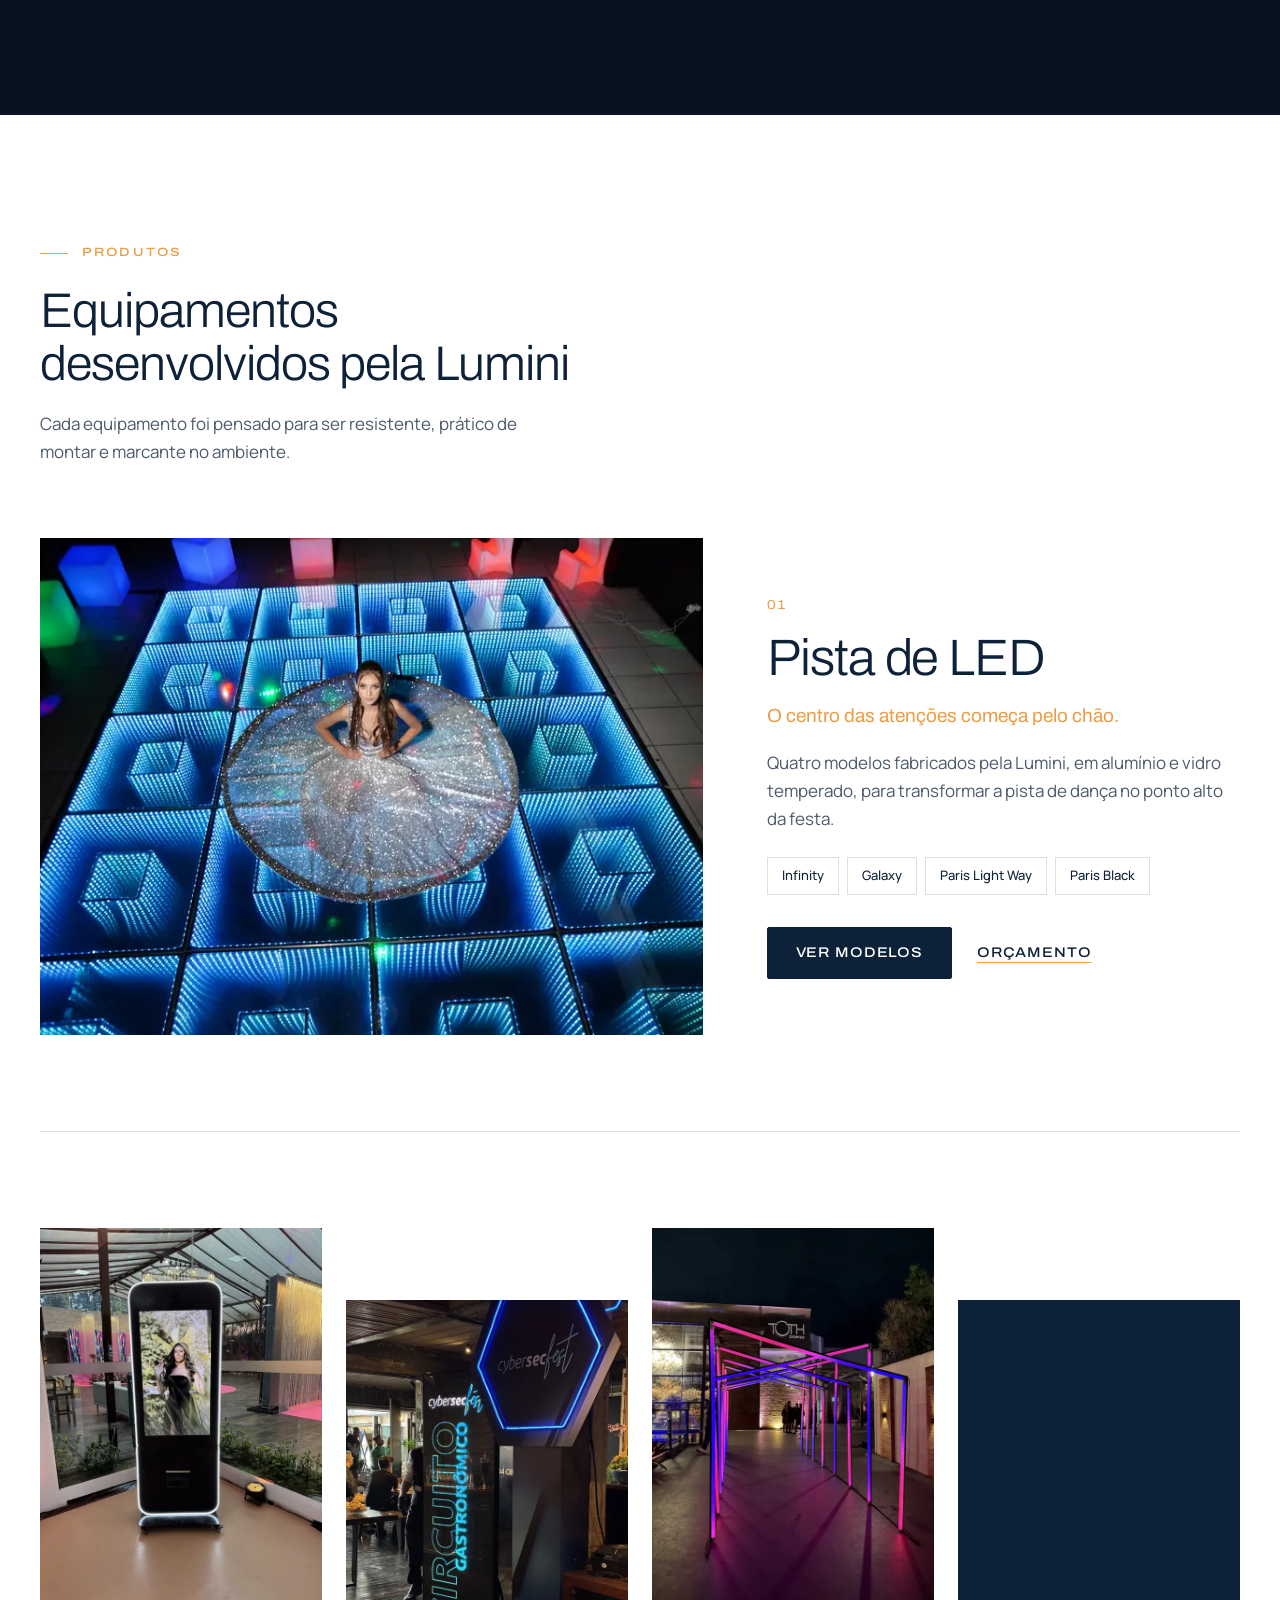
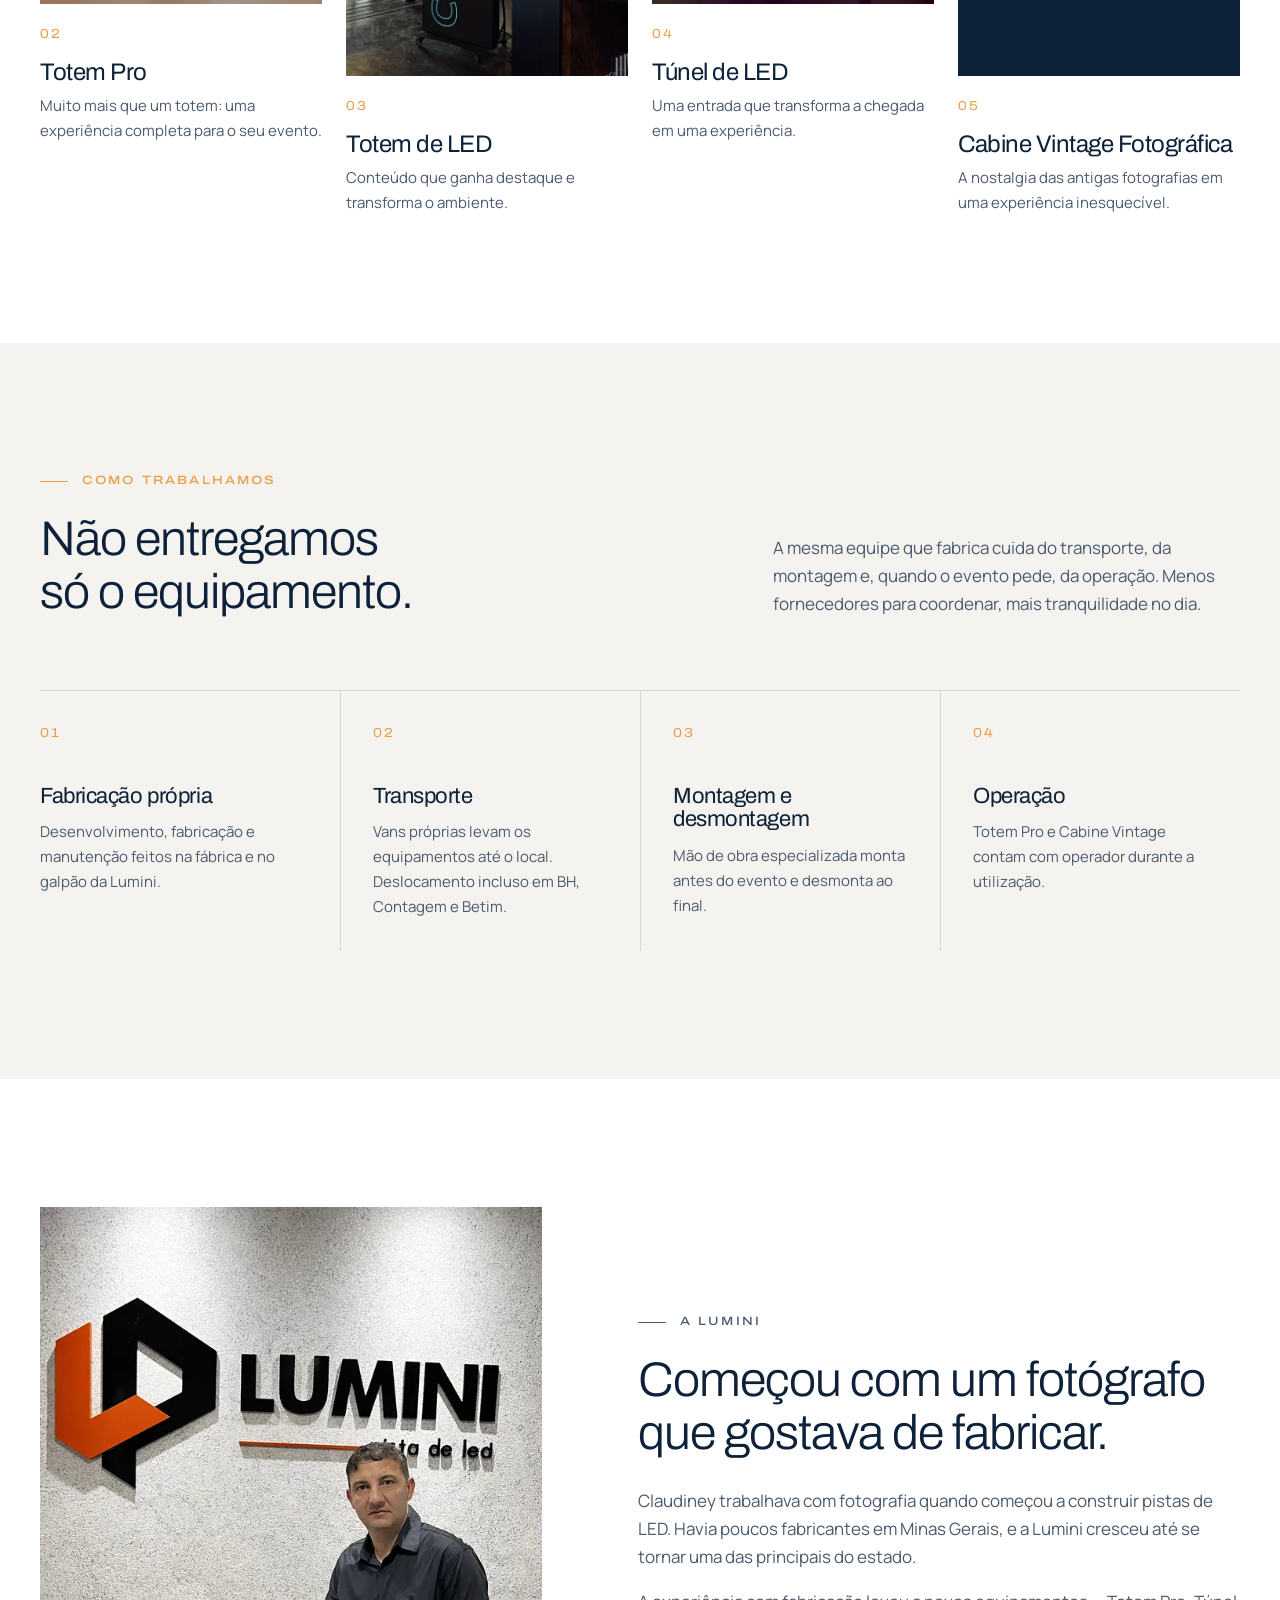
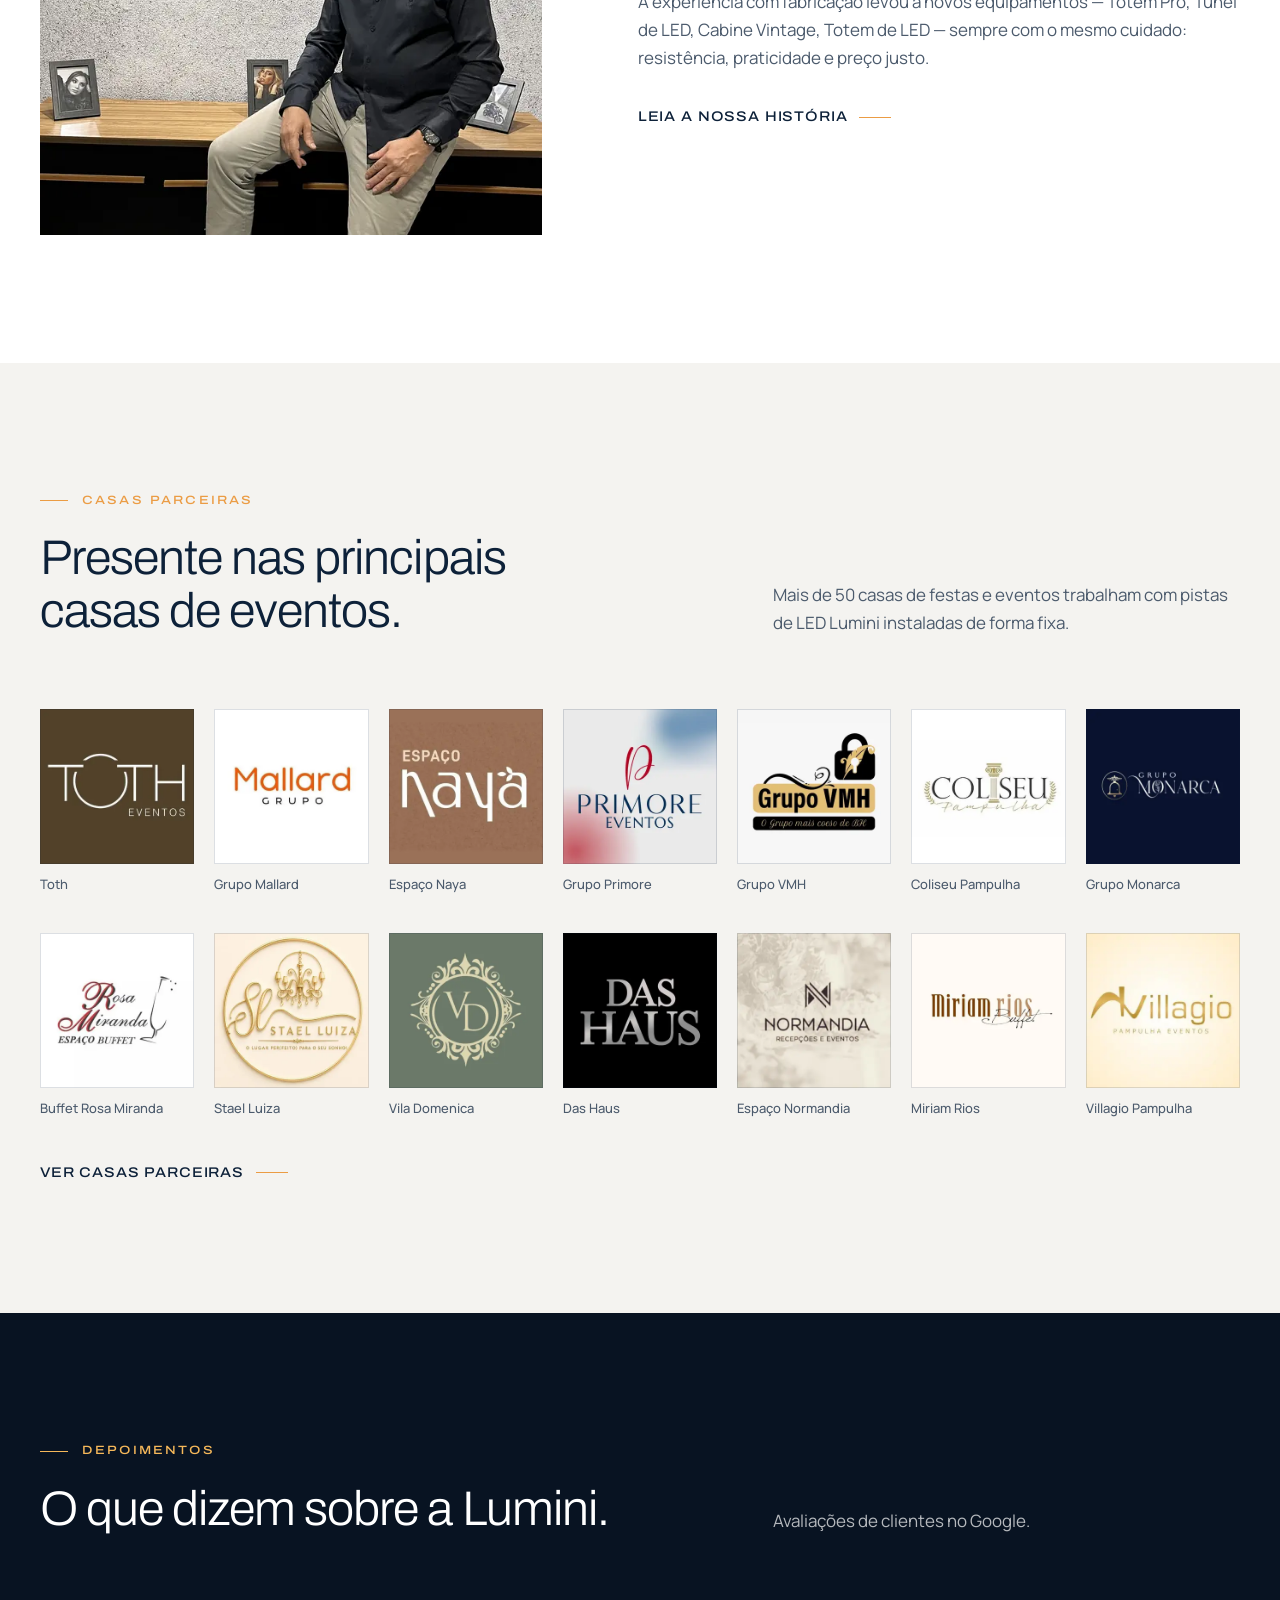
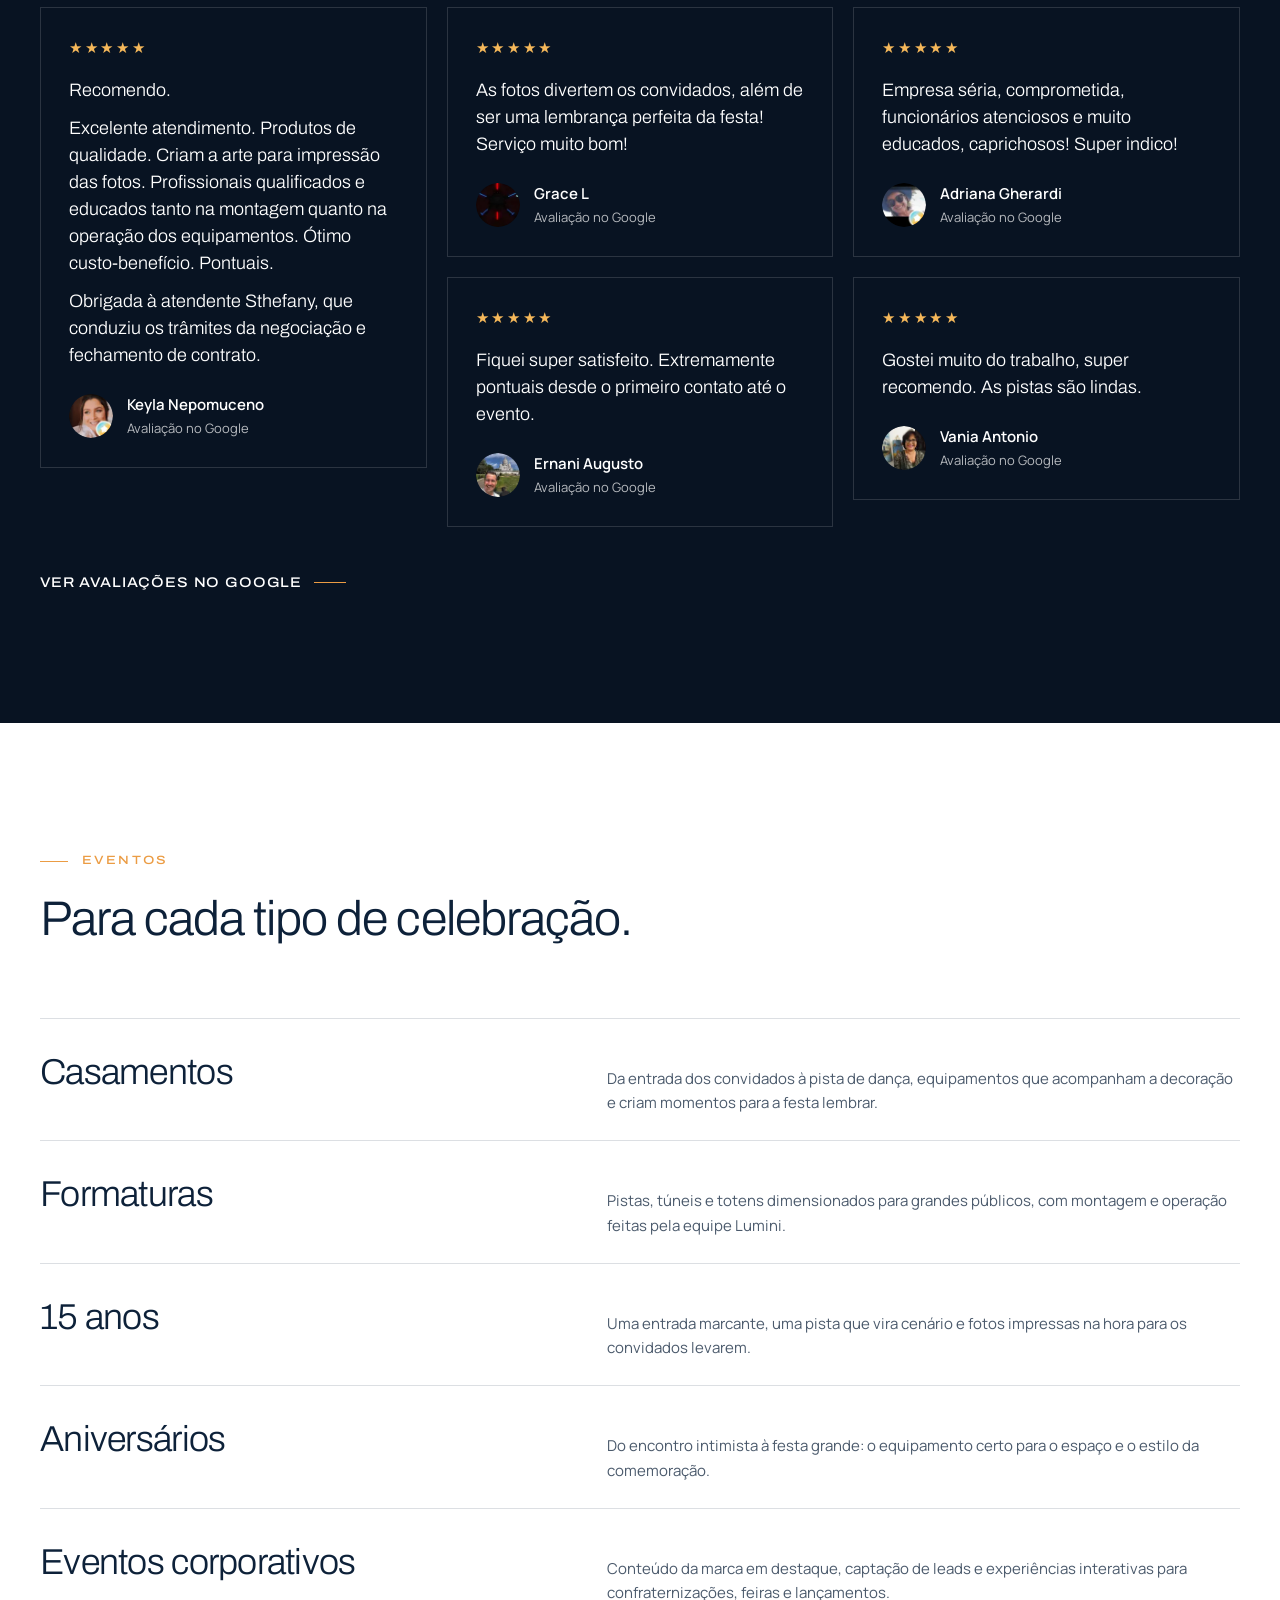
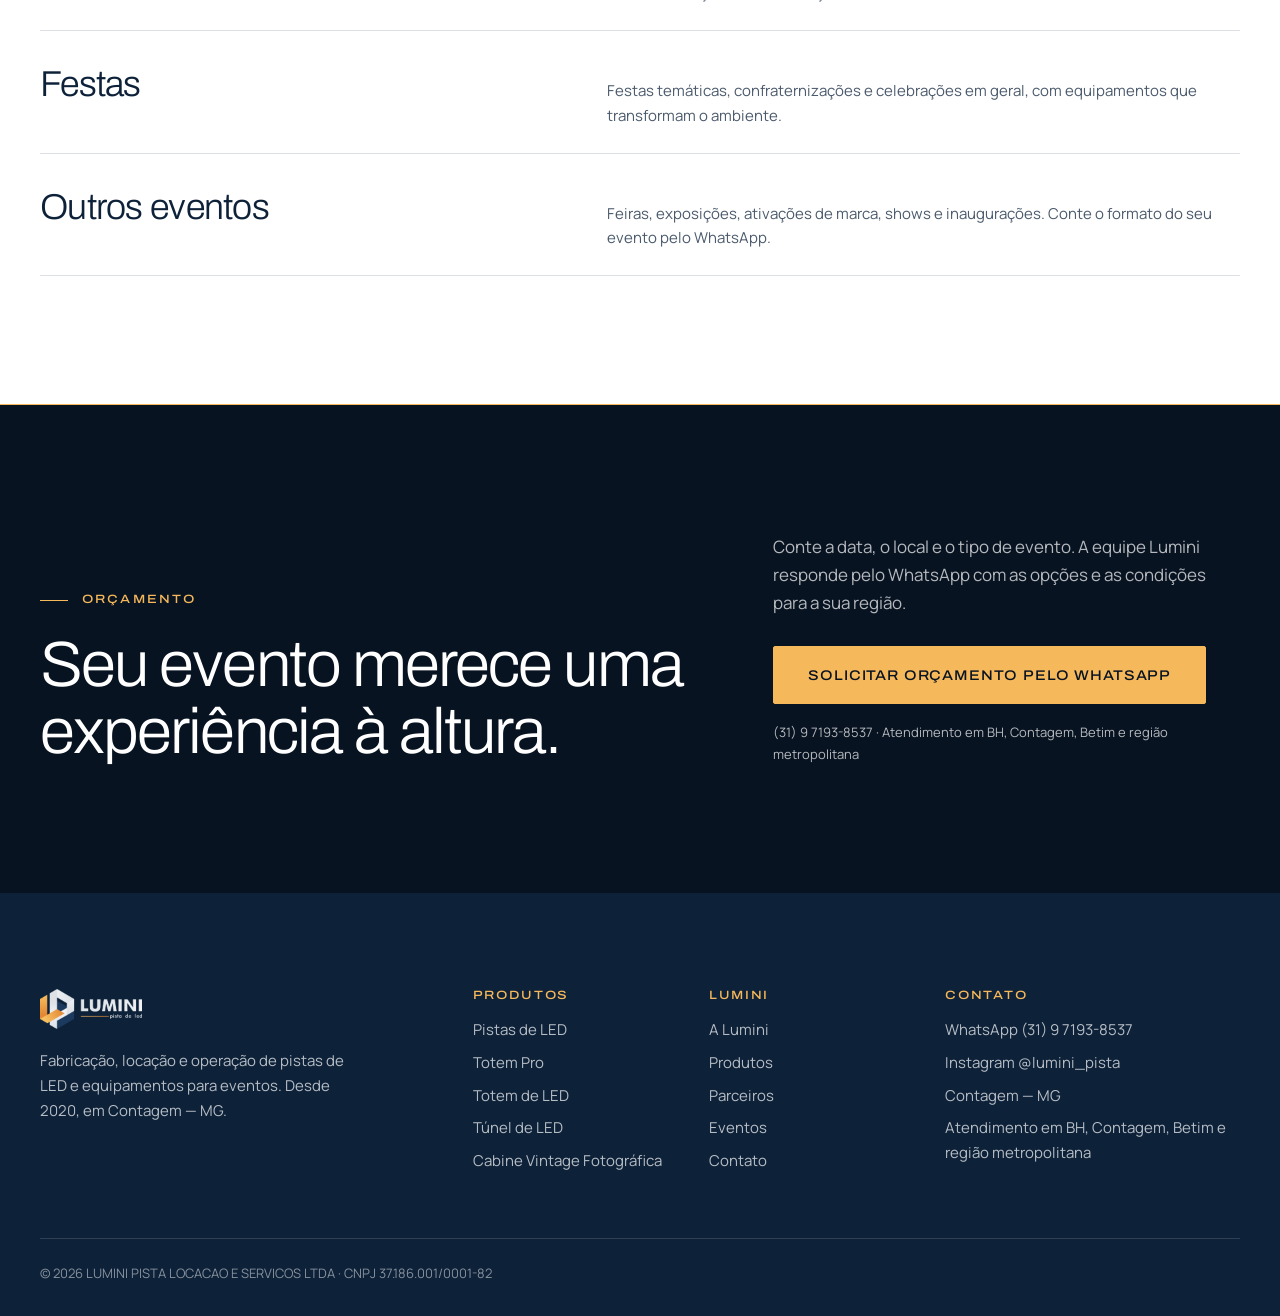
==== commit 386c0fb0: "Pop-up e formulário de orçamento: campo Nome completo Campo obrigatório no início do pop-up e do for" ====
--- a/public/index.html
+++ b/public/index.html
@@ -24,7 +24,7 @@
 <link rel="preconnect" href="https://fonts.googleapis.com">
 <link rel="preconnect" href="https://fonts.gstatic.com" crossorigin>
 <link rel="stylesheet" href="https://fonts.googleapis.com/css2?family=Archivo:wdth,wght@100..125,300..700&family=Manrope:wght@400;500;600&display=swap">
-<link rel="stylesheet" href="assets/css/style.css?v=cb93e5e2">
+<link rel="stylesheet" href="assets/css/style.css?v=53683136">
 <script type="application/ld+json">{"@context":"https://schema.org","@type":"LocalBusiness","@id":"https://luminipista.com.br/#empresa","name":"Lumini Pista de LED","legalName":"LUMINI PISTA LOCACAO E SERVICOS LTDA","taxID":"37.186.001/0001-82","url":"https://luminipista.com.br/","telephone":"+55 31 97193-8537","foundingDate":"2020","image":"https://luminipista.com.br/assets/img/marca/og-lumini.jpg","logo":"https://luminipista.com.br/assets/img/marca/logo-lumini.png","description":"Fabricação, locação e operação de pistas de LED, Totem Pro, Totem de LED, Túnel de LED e Cabine Vintage Fotográfica para eventos em Belo Horizonte e região metropolitana.","address":{"@type":"PostalAddress","addressLocality":"Contagem","addressRegion":"MG","addressCountry":"BR"},"areaServed":[{"@type":"City","name":"Belo Horizonte"},{"@type":"City","name":"Contagem"},{"@type":"City","name":"Betim"},{"@type":"AdministrativeArea","name":"Região Metropolitana de Belo Horizonte"},{"@type":"State","name":"Minas Gerais"}],"sameAs":["https://www.instagram.com/lumini_pista/"]}</script>
 <script type="application/ld+json">{"@context":"https://schema.org","@type":"WebSite","name":"Lumini Pista de LED","url":"https://luminipista.com.br/","inLanguage":"pt-BR"}</script>
 <script async src="https://www.googletagmanager.com/gtag/js?id=AW-11218835567"></script>
@@ -305,6 +305,10 @@
     <p class="quote-modal__lead">Preencha os dados e a mensagem já chega pronta no WhatsApp da Lumini.</p>
     
       <div class="field">
+        <label for="m-nome">Nome completo</label>
+        <input id="m-nome" name="nome" type="text" autocomplete="name" required maxlength="80" placeholder="Seu nome e sobrenome">
+      </div>
+      <div class="field">
         <label for="m-produto">Equipamento</label>
         <select id="m-produto" name="produto">
           <option value="" data-product="geral" data-name="Orçamento geral">Ainda não sei / mais de um</option>
@@ -335,7 +339,7 @@
   <a class="btn btn--gold btn--block" href="https://wa.me/5531971938537?text=Ol%C3%A1!%20Vim%20do%20site%20e%20gostaria%20de%20solicitar%20um%20or%C3%A7amento%20para%20meu%20evento." target="_blank" rel="noopener" data-wa data-product="geral" data-product-name="Orçamento geral" data-placement="sticky_mobile">Solicitar orçamento pelo WhatsApp</a>
 </div>
 <script>window.LUMINI={"whatsapp":"5531971938537","metaPixelId":"2143955416549744","googleAds":{"id":"AW-11218835567","label":"PY6MCN3Kj40dEO-wx-Up","sendTo":"AW-11218835567/PY6MCN3Kj40dEO-wx-Up"},"ga4":null,"gtm":null};</script>
-<script src="assets/js/tracking.js?v=cb93e5e2" defer></script>
-<script src="assets/js/main.js?v=cb93e5e2" defer></script>
+<script src="assets/js/tracking.js?v=53683136" defer></script>
+<script src="assets/js/main.js?v=53683136" defer></script>
 </body>
 </html>
